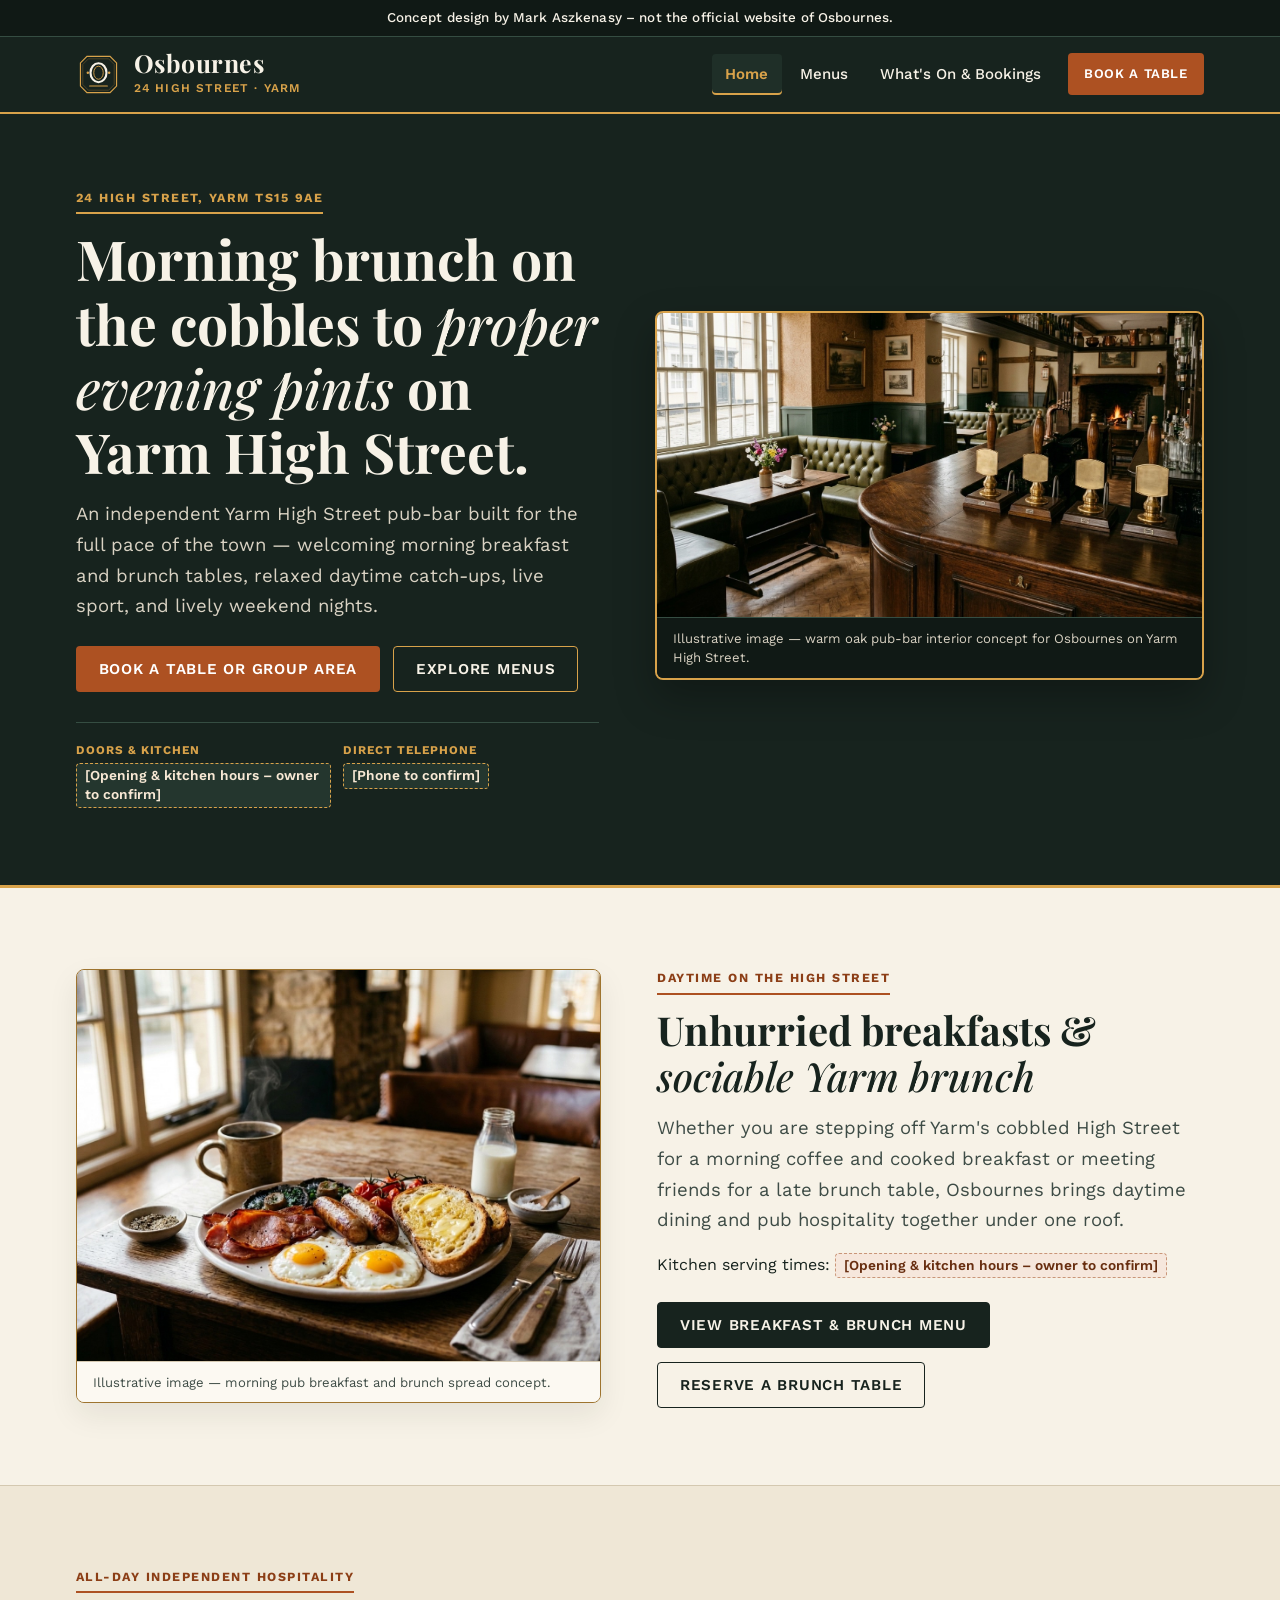
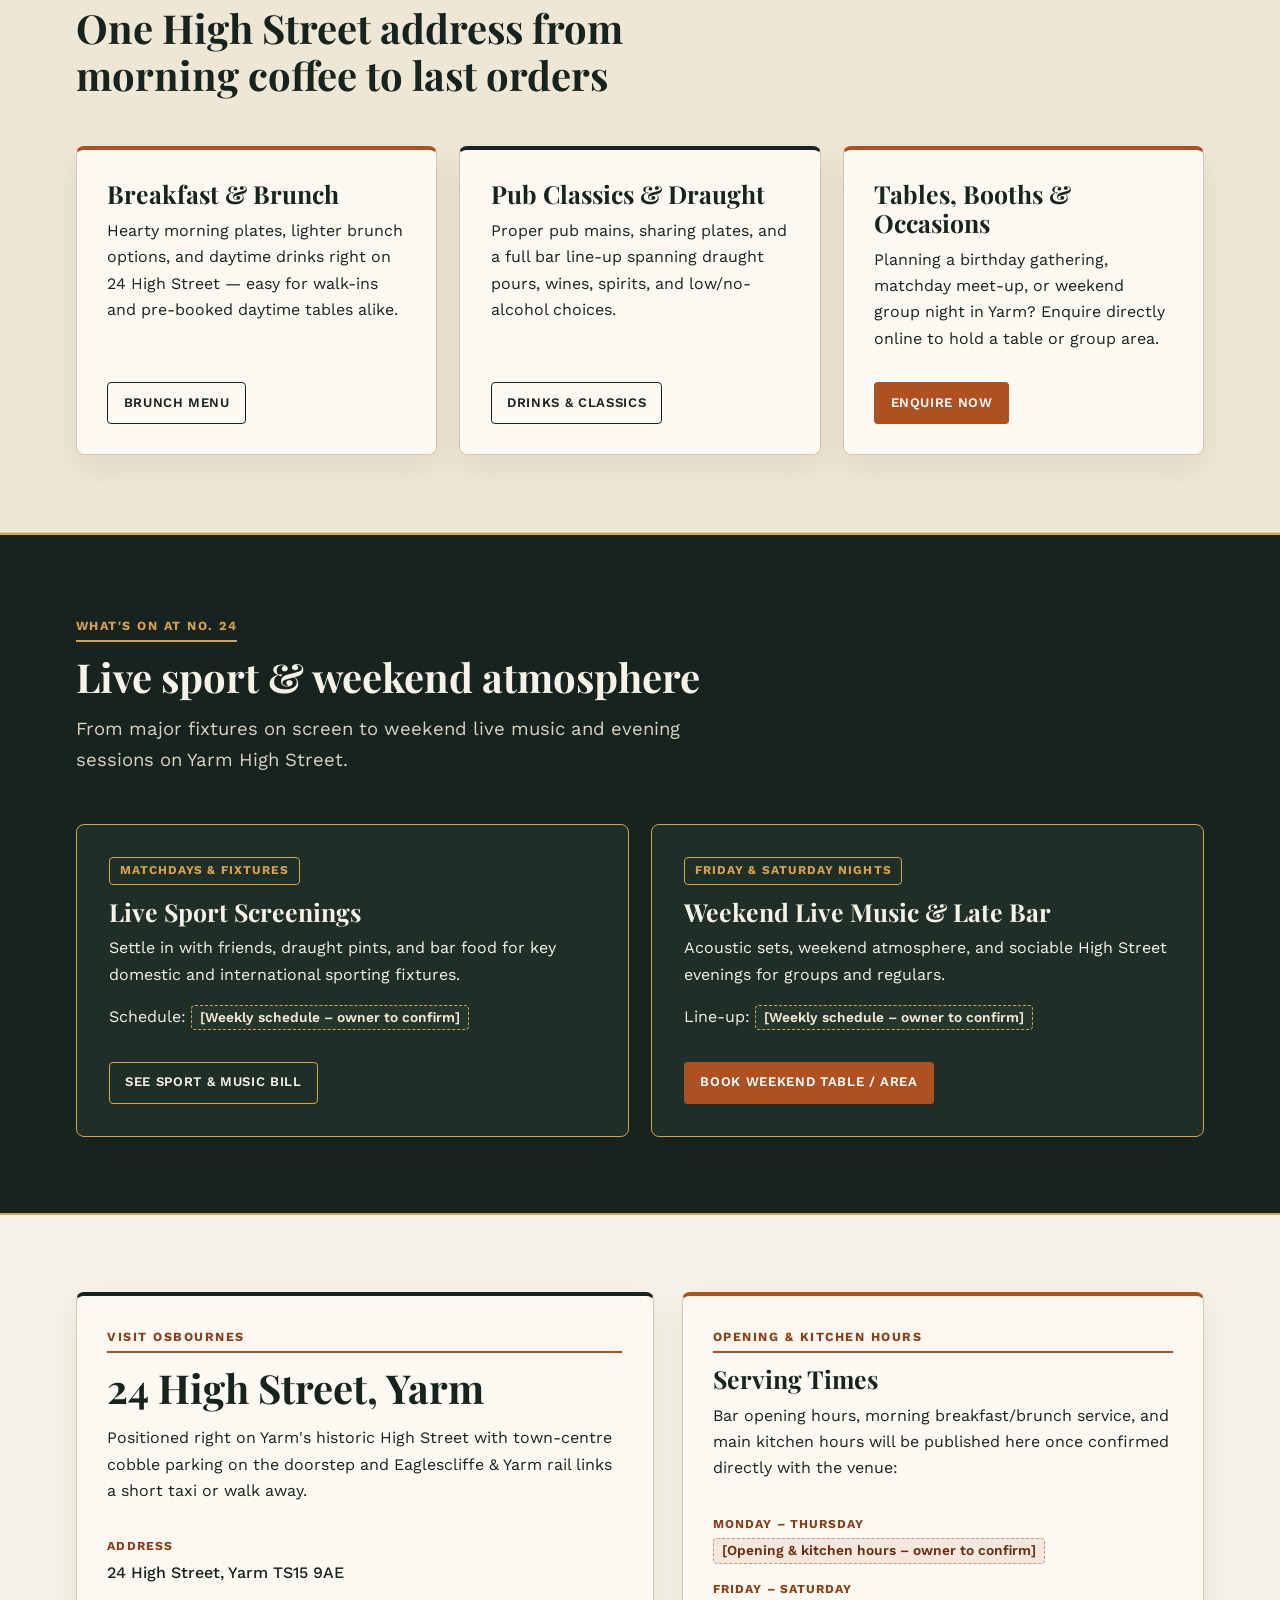
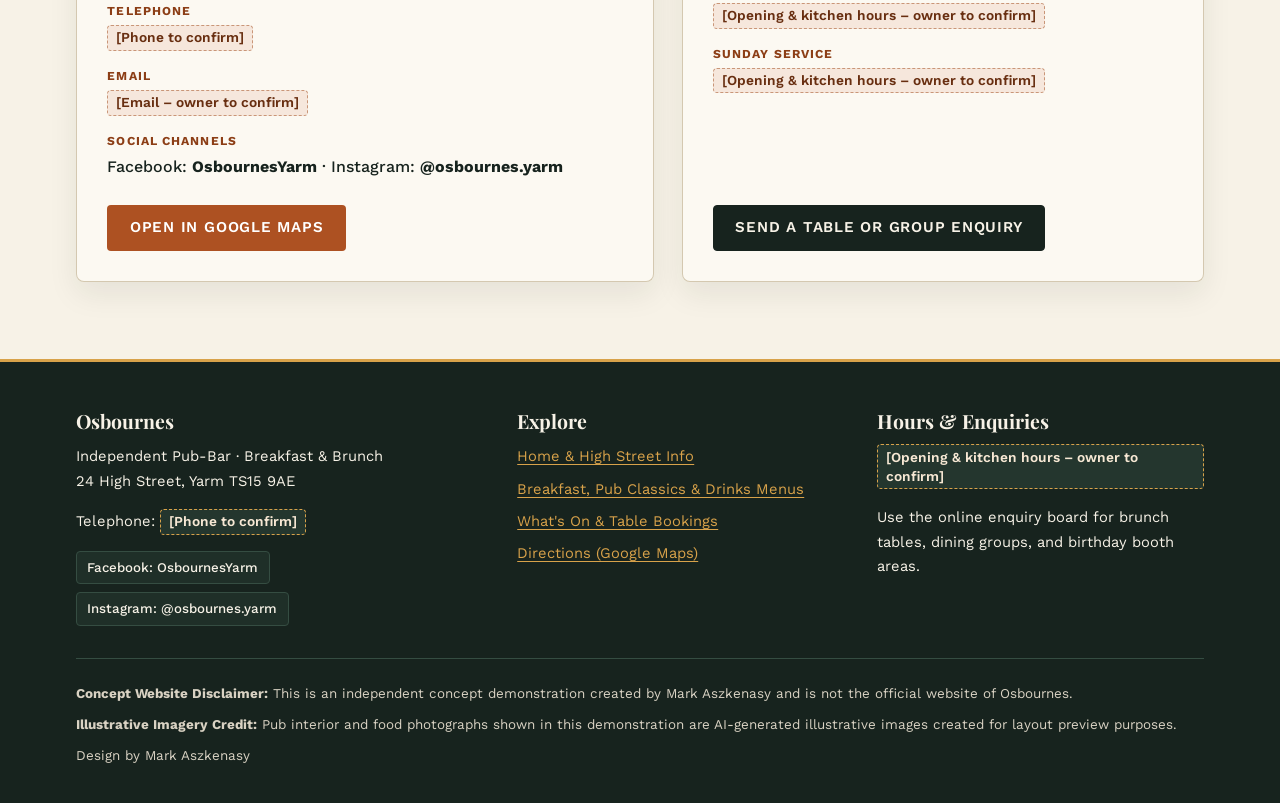
==== index.html @ 176b2409 "Initial draft concept website for osbournes-demo" ====
<!DOCTYPE html>
<html lang="en-GB">
<head>
  <meta charset="utf-8">
  <meta name="viewport" content="width=device-width, initial-scale=1.0">
  <meta name="robots" content="noindex, nofollow">
  <title>Osbournes | Independent High Street Pub, Breakfast &amp; Brunch Bar in Yarm</title>
  <meta name="description" content="Concept website for Osbournes at 24 High Street, Yarm TS15 9AE — independent pub-bar serving daytime breakfast and brunch through to evening drinks, live sport and weekend atmosphere.">
  <link rel="icon" href="favicon.svg" type="image/svg+xml">
  <link rel="stylesheet" href="css/styles.css">
</head>
<body>
  <a class="skip-link" href="#main-content">Skip to main content</a>

  <div class="concept-banner" role="region" aria-label="Concept website notice">
    <p>Concept design by Mark Aszkenasy – not the official website of Osbournes.</p>
  </div>

  <header class="site-header">
    <div class="container header-inner">
      <a class="brand-link" href="index.html">
        <img class="brand-crest" src="images/logo-mark.svg" alt="" width="45" height="45">
        <span class="brand-title-wrap">
          <span class="brand-name">Osbournes</span>
          <span class="brand-location">24 High Street · Yarm</span>
        </span>
      </a>

      <button class="nav-toggle" type="button" aria-expanded="false" aria-controls="primary-nav">
        <svg class="nav-toggle-icon" viewBox="0 0 24 24" fill="none" stroke="currentColor" stroke-width="2" aria-hidden="true">
          <path d="M4 7h16M4 12h16M4 17h16" stroke-linecap="round"/>
        </svg>
        <span class="nav-toggle-text">Menu</span>
      </button>

      <nav id="primary-nav" class="primary-nav" aria-label="Primary navigation">
        <ul class="nav-list">
          <li><a class="nav-link" href="index.html" aria-current="page">Home</a></li>
          <li><a class="nav-link" href="menus.html">Menus</a></li>
          <li><a class="nav-link" href="whats-on-bookings.html">What's On &amp; Bookings</a></li>
          <li class="nav-cta-li"><a class="btn btn-copper btn-sm" href="whats-on-bookings.html#booking-enquiry">Book a Table</a></li>
        </ul>
      </nav>
    </div>
  </header>

  <main id="main-content">
    <!-- High Street Daytime Brunch-to-Evening Pub Hero -->
    <section class="pub-hero dark-panel">
      <div class="container hero-split">
        <div>
          <span class="kicker">24 High Street, Yarm TS15 9AE</span>
          <h1>Morning brunch on the cobbles to <em>proper evening pints</em> on Yarm High Street.</h1>
          <p class="lead">
            An independent Yarm High Street pub-bar built for the full pace of the town — welcoming morning breakfast and brunch tables, relaxed daytime catch-ups, live sport, and lively weekend nights.
          </p>

          <div class="btn-row">
            <a class="btn btn-copper" href="whats-on-bookings.html#booking-enquiry">Book a Table or Group Area</a>
            <a class="btn btn-brass-outline" href="menus.html">Explore Menus</a>
          </div>

          <div class="hero-meta-strip">
            <div>
              <span class="hero-meta-label">Doors &amp; Kitchen</span>
              <span class="ph">[Opening &amp; kitchen hours – owner to confirm]</span>
            </div>
            <div>
              <span class="hero-meta-label">Direct Telephone</span>
              <span class="ph">[Phone to confirm]</span>
            </div>
          </div>
        </div>

        <figure class="pub-figure hero-photo">
          <img
            src="images/hero.jpg"
            alt="Warm oak-panelled pub interior with brass bar rails, leather seating and inviting High Street lighting"
            width="1440"
            height="803"
            fetchpriority="high"
          >
          <figcaption>Illustrative image — warm oak pub-bar interior concept for Osbournes on Yarm High Street.</figcaption>
        </figure>
      </div>
    </section>

    <!-- Hearty Morning Breakfast & Brunch Split Showcase -->
    <section class="section" aria-labelledby="brunch-showcase-heading">
      <div class="container split-showcase">
        <figure class="pub-figure light-frame feature-photo">
          <img
            src="images/feature.jpg"
            alt="Hearty cooked pub breakfast and morning brunch spread with eggs, toast and fresh coffee on an oak table"
            width="1200"
            height="896"
          >
          <figcaption>Illustrative image — morning pub breakfast and brunch spread concept.</figcaption>
        </figure>

        <div>
          <span class="kicker">Daytime on the High Street</span>
          <h2 id="brunch-showcase-heading">Unhurried breakfasts &amp; <em>sociable Yarm brunch</em></h2>
          <p class="lead">
            Whether you are stepping off Yarm's cobbled High Street for a morning coffee and cooked breakfast or meeting friends for a late brunch table, Osbournes brings daytime dining and pub hospitality together under one roof.
          </p>
          <p>
            Kitchen serving times: <span class="ph">[Opening &amp; kitchen hours – owner to confirm]</span>
          </p>
          <div class="btn-row">
            <a class="btn btn-racing" href="menus.html#panel-brunch">View Breakfast &amp; Brunch Menu</a>
            <a class="btn btn-ink-outline" href="whats-on-bookings.html#booking-enquiry">Reserve a Brunch Table</a>
          </div>
        </div>
      </div>
    </section>

    <!-- Three House Pillars -->
    <section class="section section-parchment" aria-labelledby="house-pillars-heading">
      <div class="container">
        <div class="section-intro">
          <span class="kicker">All-Day Independent Hospitality</span>
          <h2 id="house-pillars-heading">One High Street address from morning coffee to last orders</h2>
        </div>

        <div class="pillars-grid">
          <article class="pub-card pub-card-copper">
            <h3>Breakfast &amp; Brunch</h3>
            <p>
              Hearty morning plates, lighter brunch options, and daytime drinks right on 24 High Street — easy for walk-ins and pre-booked daytime tables alike.
            </p>
            <div class="pub-card-footer">
              <a class="btn btn-ink-outline btn-sm" href="menus.html#panel-brunch">Brunch Menu</a>
            </div>
          </article>

          <article class="pub-card">
            <h3>Pub Classics &amp; Draught</h3>
            <p>
              Proper pub mains, sharing plates, and a full bar line-up spanning draught pours, wines, spirits, and low/no-alcohol choices.
            </p>
            <div class="pub-card-footer">
              <a class="btn btn-ink-outline btn-sm" href="menus.html#panel-drinks">Drinks &amp; Classics</a>
            </div>
          </article>

          <article class="pub-card pub-card-copper">
            <h3>Tables, Booths &amp; Occasions</h3>
            <p>
              Planning a birthday gathering, matchday meet-up, or weekend group night in Yarm? Enquire directly online to hold a table or group area.
            </p>
            <div class="pub-card-footer">
              <a class="btn btn-copper btn-sm" href="whats-on-bookings.html#booking-enquiry">Enquire Now</a>
            </div>
          </article>
        </div>
      </div>
    </section>

    <!-- What's On Teaser -->
    <section class="section section-racing dark-panel" aria-labelledby="whats-on-teaser-heading">
      <div class="container">
        <div class="section-intro">
          <span class="kicker">What's On at No. 24</span>
          <h2 id="whats-on-teaser-heading">Live sport &amp; weekend atmosphere</h2>
          <p class="lead">
            From major fixtures on screen to weekend live music and evening sessions on Yarm High Street.
          </p>
        </div>

        <div class="bill-grid">
          <article class="brass-panel">
            <span class="brass-tag">Matchdays &amp; Fixtures</span>
            <h3>Live Sport Screenings</h3>
            <p>
              Settle in with friends, draught pints, and bar food for key domestic and international sporting fixtures.
            </p>
            <p style="margin-bottom:1.1rem;">
              Schedule: <span class="ph">[Weekly schedule – owner to confirm]</span>
            </p>
            <div class="pub-card-footer">
              <a class="btn btn-brass-outline btn-sm" href="whats-on-bookings.html">See Sport &amp; Music Bill</a>
            </div>
          </article>

          <article class="brass-panel">
            <span class="brass-tag">Friday &amp; Saturday Nights</span>
            <h3>Weekend Live Music &amp; Late Bar</h3>
            <p>
              Acoustic sets, weekend atmosphere, and sociable High Street evenings for groups and regulars.
            </p>
            <p style="margin-bottom:1.1rem;">
              Line-up: <span class="ph">[Weekly schedule – owner to confirm]</span>
            </p>
            <div class="pub-card-footer">
              <a class="btn btn-copper btn-sm" href="whats-on-bookings.html#booking-enquiry">Book Weekend Table / Area</a>
            </div>
          </article>
        </div>
      </div>
    </section>

    <!-- Find Us, Hours & Verified Contact -->
    <section id="find-us" class="section" aria-labelledby="find-us-heading">
      <div class="container">
        <div class="find-us-grid">
          <div class="pub-card">
            <span class="kicker">Visit Osbournes</span>
            <h2 id="find-us-heading">24 High Street, Yarm</h2>
            <p>
              Positioned right on Yarm's historic High Street with town-centre cobble parking on the doorstep and Eaglescliffe &amp; Yarm rail links a short taxi or walk away.
            </p>

            <dl class="info-ledger">
              <div>
                <dt>Address</dt>
                <dd>24 High Street, Yarm TS15 9AE</dd>
              </div>
              <div>
                <dt>Telephone</dt>
                <dd>
                  <span class="ph">[Phone to confirm]</span>
                </dd>
              </div>
              <div>
                <dt>Email</dt>
                <dd><span class="ph">[Email – owner to confirm]</span></dd>
              </div>
              <div>
                <dt>Social Channels</dt>
                <dd>Facebook: <strong>OsbournesYarm</strong> · Instagram: <strong>@osbournes.yarm</strong></dd>
              </div>
            </dl>

            <div>
              <a
                class="btn btn-copper"
                href="https://www.google.com/maps/search/?api=1&amp;query=Osbournes+24+High+Street+Yarm+TS15+9AE"
                target="_blank"
                rel="noopener noreferrer"
              >
                Open in Google Maps
              </a>
            </div>
          </div>

          <div class="pub-card pub-card-copper">
            <span class="kicker">Opening &amp; Kitchen Hours</span>
            <h3>Serving Times</h3>
            <p>
              Bar opening hours, morning breakfast/brunch service, and main kitchen hours will be published here once confirmed directly with the venue:
            </p>
            <dl class="info-ledger">
              <div>
                <dt>Monday – Thursday</dt>
                <dd><span class="ph">[Opening &amp; kitchen hours – owner to confirm]</span></dd>
              </div>
              <div>
                <dt>Friday – Saturday</dt>
                <dd><span class="ph">[Opening &amp; kitchen hours – owner to confirm]</span></dd>
              </div>
              <div>
                <dt>Sunday Service</dt>
                <dd><span class="ph">[Opening &amp; kitchen hours – owner to confirm]</span></dd>
              </div>
            </dl>
            <div class="pub-card-footer">
              <a class="btn btn-racing" href="whats-on-bookings.html#booking-enquiry">Send a Table or Group Enquiry</a>
            </div>
          </div>
        </div>
      </div>
    </section>
  </main>

  <footer class="site-footer dark-panel">
    <div class="container">
      <div class="footer-columns">
        <div>
          <h2 class="footer-title">Osbournes</h2>
          <p>
            Independent Pub-Bar · Breakfast &amp; Brunch<br>
            24 High Street, Yarm TS15 9AE
          </p>
          <p>
            Telephone: <span class="ph">[Phone to confirm]</span>
          </p>
          <div class="social-badges" aria-label="Social media handles">
            <span class="social-badge">Facebook: OsbournesYarm</span>
            <span class="social-badge">Instagram: @osbournes.yarm</span>
          </div>
        </div>

        <div>
          <h2 class="footer-title">Explore</h2>
          <ul class="footer-nav-list">
            <li><a href="index.html">Home &amp; High Street Info</a></li>
            <li><a href="menus.html">Breakfast, Pub Classics &amp; Drinks Menus</a></li>
            <li><a href="whats-on-bookings.html">What's On &amp; Table Bookings</a></li>
            <li>
              <a
                href="https://www.google.com/maps/search/?api=1&amp;query=Osbournes+24+High+Street+Yarm+TS15+9AE"
                target="_blank"
                rel="noopener noreferrer"
              >
                Directions (Google Maps)
              </a>
            </li>
          </ul>
        </div>

        <div>
          <h2 class="footer-title">Hours &amp; Enquiries</h2>
          <p><span class="ph">[Opening &amp; kitchen hours – owner to confirm]</span></p>
          <p style="margin-bottom:0;">
            Use the online enquiry board for brunch tables, dining groups, and birthday booth areas.
          </p>
        </div>
      </div>

      <div class="footer-disclaimers">
        <p><strong>Concept Website Disclaimer:</strong> This is an independent concept demonstration created by Mark Aszkenasy and is not the official website of Osbournes.</p>
        <p><strong>Illustrative Imagery Credit:</strong> Pub interior and food photographs shown in this demonstration are AI-generated illustrative images created for layout preview purposes.</p>
        <p>Design by Mark Aszkenasy</p>
      </div>
    </div>
  </footer>

  <!-- Solid Opaque Sticky Mobile Action Bar -->
  <nav class="mobile-action-bar" aria-label="Quick venue actions">
    <a class="mobile-bar-btn" href="menus.html">Menus</a>
    <a class="mobile-bar-btn" href="#find-us">Find Us</a>
    <a class="mobile-bar-btn bar-cta" href="whats-on-bookings.html#booking-enquiry">Book Table</a>
  </nav>

  <script src="js/main.js"></script>
</body>
</html>
---- css/styles.css ----
/* ==========================================================================
   Osbournes (24 High Street, Yarm) — Independent Pub & Brunch Bar Stylesheet
   Self-hosted Playfair Display & Work Sans · Mobile-first · WCAG AA Contrast
   ========================================================================== */

@font-face {
  font-family: 'Playfair Display';
  src: url('../fonts/playfair-latin.woff2') format('woff2');
  font-weight: 400 800;
  font-style: normal;
  font-display: swap;
}

@font-face {
  font-family: 'Playfair Display';
  src: url('../fonts/playfair-latin-italic.woff2') format('woff2');
  font-weight: 400 800;
  font-style: italic;
  font-display: swap;
}

@font-face {
  font-family: 'Work Sans';
  src: url('../fonts/work-sans-latin.woff2') format('woff2');
  font-weight: 300 700;
  font-style: normal;
  font-display: swap;
}

:root {
  --racing-green: #17231E;
  --racing-panel: #1F2F28;
  --racing-border: #354D42;
  --malt-cream: #F7F2E7;
  --parchment: #EFE7D6;
  --parchment-deep: #E2D7C1;
  --card-cream: #FCF9F2;
  --copper: #AD5122;
  --copper-hover: #8E4018;
  --copper-text: #8C3E16;
  --brass: #D8A24A;
  --brass-muted: #9E742F;
  --ink: #17231E;
  --ink-muted: #3E4C46;
  --rule-light: #D4C8B0;

  --ph-bg: #F6E7DC;
  --ph-border: #C99678;
  --ph-text: #682E10;

  --font-display: 'Playfair Display', Georgia, 'Times New Roman', serif;
  --font-sans: 'Work Sans', -apple-system, BlinkMacSystemFont, 'Segoe UI', sans-serif;

  --radius-sharp: 4px;
  --radius-card: 8px;
  --shadow-board: 0 12px 30px rgba(23, 35, 30, 0.08);
  --container-max: 1200px;
}

*,
*::before,
*::after {
  box-sizing: border-box;
}

html {
  scroll-behavior: smooth;
  -webkit-text-size-adjust: 100%;
  max-width: 100%;
}

@media (prefers-reduced-motion: reduce) {
  html {
    scroll-behavior: auto;
  }
  *,
  *::before,
  *::after {
    animation-duration: 0.01ms !important;
    transition-duration: 0.01ms !important;
  }
}

body {
  margin: 0;
  background-color: var(--malt-cream);
  color: var(--ink);
  font-family: var(--font-sans);
  font-size: 1rem;
  line-height: 1.65;
  font-weight: 400;
  max-width: 100%;
  overflow-x: clip;
  padding-bottom: 4.8rem;
}

@media (min-width: 900px) {
  body {
    padding-bottom: 0;
  }
}

img,
svg {
  display: block;
  max-width: 100%;
  height: auto;
}

a {
  color: var(--copper-text);
  text-underline-offset: 0.2em;
  transition: color 0.16s ease, background-color 0.16s ease, border-color 0.16s ease;
}

a:hover {
  color: var(--ink);
}

:focus-visible {
  outline: 3px solid var(--copper);
  outline-offset: 3px;
}

.dark-panel :focus-visible,
.site-header :focus-visible,
.concept-banner :focus-visible,
.mobile-action-bar :focus-visible {
  outline: 3px solid var(--brass);
  outline-offset: 3px;
}

/* Skip Link */
.skip-link {
  position: absolute;
  left: 0.75rem;
  top: -100px;
  z-index: 2000;
  background-color: var(--copper);
  color: #FFFFFF;
  padding: 0.65rem 1.1rem;
  border-radius: var(--radius-sharp);
  font-weight: 600;
  text-decoration: none;
}

.skip-link:focus {
  top: 0.75rem;
}

/* Persistent Slim Top Concept Banner */
.concept-banner {
  background-color: #101915;
  color: var(--malt-cream);
  font-size: 0.84rem;
  line-height: 1.45;
  padding: 0.52rem 1rem;
  text-align: center;
  border-bottom: 1px solid var(--racing-border);
  overflow-wrap: anywhere;
}

.concept-banner p {
  margin: 0 auto;
  max-width: var(--container-max);
  font-weight: 500;
  letter-spacing: 0.01em;
}

/* Containers & Sections */
.container {
  width: 100%;
  max-width: var(--container-max);
  margin: 0 auto;
  padding-left: clamp(1rem, 4vw, 2.25rem);
  padding-right: clamp(1rem, 4vw, 2.25rem);
}

.section {
  padding-top: clamp(3.25rem, 6vw, 5.25rem);
  padding-bottom: clamp(3.25rem, 6vw, 5.25rem);
}

.section-parchment {
  background-color: var(--parchment);
  border-top: 1px solid var(--rule-light);
  border-bottom: 1px solid var(--rule-light);
}

.section-racing {
  background-color: var(--racing-green);
  color: var(--malt-cream);
  border-top: 2px solid var(--brass);
  border-bottom: 2px solid var(--brass);
}

/* Typography */
h1,
h2,
h3,
h4 {
  font-family: var(--font-display);
  font-weight: 700;
  line-height: 1.16;
  margin-top: 0;
  color: var(--ink);
}

.dark-panel h1,
.dark-panel h2,
.dark-panel h3,
.dark-panel h4 {
  color: var(--malt-cream);
}

h1 {
  font-size: clamp(2.1rem, 4.5vw, 3.45rem);
  margin-bottom: 1.05rem;
}

h1 em,
h2 em {
  font-style: italic;
  font-weight: 500;
}

h2 {
  font-size: clamp(1.7rem, 3.2vw, 2.5rem);
  margin-bottom: 0.85rem;
}

h3 {
  font-size: clamp(1.25rem, 2.1vw, 1.55rem);
  margin-bottom: 0.55rem;
}

p {
  margin-top: 0;
  margin-bottom: 1rem;
}

.kicker {
  display: inline-block;
  font-family: var(--font-sans);
  font-size: 0.78rem;
  font-weight: 700;
  text-transform: uppercase;
  letter-spacing: 0.12em;
  color: var(--copper-text);
  margin-bottom: 0.75rem;
  padding-bottom: 0.25rem;
  border-bottom: 2px solid var(--copper);
}

.dark-panel .kicker {
  color: var(--brass);
  border-bottom-color: var(--brass);
}

.lead {
  font-size: clamp(1.04rem, 1.45vw, 1.18rem);
  color: var(--ink-muted);
  max-width: 62ch;
}

.dark-panel .lead {
  color: #D9D2C3;
}

/* Placeholder Tags (.ph) — Overflow & Contrast Safe */
.ph {
  display: inline-block;
  max-width: 100%;
  background-color: var(--ph-bg);
  color: var(--ph-text);
  border: 1px dashed var(--ph-border);
  border-radius: var(--radius-sharp);
  padding: 0.14rem 0.5rem;
  font-family: var(--font-sans);
  font-size: 0.86rem;
  font-weight: 600;
  line-height: 1.4;
  overflow-wrap: anywhere;
  word-break: break-word;
  vertical-align: baseline;
}

.dark-panel .ph {
  background-color: #24362E;
  color: #F7E8D4;
  border-color: var(--brass);
}

/* Pub Signboard Header & Mobile Nav */
.site-header {
  background-color: var(--racing-green);
  color: var(--malt-cream);
  border-bottom: 2px solid var(--brass);
  position: sticky;
  top: 0;
  z-index: 1000;
}

.header-inner {
  display: flex;
  align-items: center;
  justify-content: space-between;
  gap: 1rem;
  min-height: 4.65rem;
  padding-top: 0.5rem;
  padding-bottom: 0.5rem;
}

.brand-link {
  display: inline-flex;
  align-items: center;
  gap: 0.8rem;
  text-decoration: none;
  color: var(--malt-cream);
  min-width: 0;
}

.brand-link:hover {
  color: var(--brass);
}

.brand-crest {
  width: 2.8rem;
  height: 2.8rem;
  flex-shrink: 0;
}

.brand-title-wrap {
  display: flex;
  flex-direction: column;
  min-width: 0;
}

.brand-name {
  font-family: var(--font-display);
  font-size: clamp(1.25rem, 2.5vw, 1.55rem);
  font-weight: 700;
  line-height: 1.08;
  letter-spacing: 0.02em;
  color: var(--malt-cream);
}

.brand-location {
  font-size: 0.74rem;
  text-transform: uppercase;
  letter-spacing: 0.1em;
  color: var(--brass);
  font-weight: 600;
  margin-top: 0.15rem;
}

.nav-toggle {
  display: inline-flex;
  align-items: center;
  justify-content: center;
  gap: 0.45rem;
  min-height: 44px;
  min-width: 44px;
  padding: 0.5rem 0.85rem;
  background-color: var(--racing-panel);
  color: var(--malt-cream);
  border: 1.5px solid var(--brass);
  border-radius: var(--radius-sharp);
  font-family: var(--font-sans);
  font-size: 0.88rem;
  font-weight: 600;
  cursor: pointer;
}

.nav-toggle:hover {
  background-color: #293D34;
}

.nav-toggle-icon {
  width: 1.15rem;
  height: 1.15rem;
}

.primary-nav {
  display: none;
  position: absolute;
  top: 100%;
  left: 0;
  right: 0;
  background-color: var(--racing-green);
  border-bottom: 2px solid var(--brass);
  box-shadow: 0 20px 38px rgba(0, 0, 0, 0.35);
  padding: 1rem clamp(1rem, 4vw, 2.25rem) 1.4rem;
}

.primary-nav.is-open {
  display: block;
}

.nav-list {
  list-style: none;
  margin: 0;
  padding: 0;
  display: flex;
  flex-direction: column;
  gap: 0.35rem;
}

.nav-link {
  display: block;
  padding: 0.7rem 0.9rem;
  border-radius: var(--radius-sharp);
  text-decoration: none;
  color: var(--malt-cream);
  font-weight: 500;
  font-size: 0.98rem;
}

.nav-link:hover,
.nav-link[aria-current="page"] {
  background-color: var(--racing-panel);
  color: var(--brass);
}

.nav-link[aria-current="page"] {
  font-weight: 600;
  border-left: 3px solid var(--brass);
}

.nav-cta-li {
  margin-top: 0.5rem;
}

@media (min-width: 900px) {
  .nav-toggle {
    display: none;
  }

  .primary-nav {
    display: block;
    position: static;
    background: transparent;
    border-bottom: none;
    box-shadow: none;
    padding: 0;
  }

  .nav-list {
    flex-direction: row;
    align-items: center;
    gap: 0.3rem;
  }

  .nav-link {
    padding: 0.5rem 0.85rem;
    font-size: 0.94rem;
  }

  .nav-link[aria-current="page"] {
    border-left: none;
    box-shadow: inset 0 -2px 0 var(--brass);
  }

  .nav-cta-li {
    margin-top: 0;
    margin-left: 0.5rem;
  }
}

/* Buttons */
.btn {
  display: inline-flex;
  align-items: center;
  justify-content: center;
  gap: 0.5rem;
  min-height: 46px;
  padding: 0.72rem 1.35rem;
  border-radius: var(--radius-sharp);
  font-family: var(--font-sans);
  font-size: 0.94rem;
  font-weight: 600;
  text-transform: uppercase;
  letter-spacing: 0.05em;
  line-height: 1.25;
  text-decoration: none;
  border: 1.5px solid transparent;
  cursor: pointer;
  text-align: center;
  max-width: 100%;
  overflow-wrap: anywhere;
}

.btn-copper {
  background-color: var(--copper);
  color: #FFFFFF;
}

.btn-copper:hover {
  background-color: var(--copper-hover);
  color: #FFFFFF;
}

.btn-brass-outline {
  background-color: transparent;
  color: var(--malt-cream);
  border-color: var(--brass);
}

.btn-brass-outline:hover {
  background-color: var(--racing-panel);
  color: var(--brass);
}

.btn-racing {
  background-color: var(--racing-green);
  color: var(--malt-cream);
  border-color: var(--racing-green);
}

.btn-racing:hover {
  background-color: var(--racing-panel);
  color: var(--brass);
}

.btn-ink-outline {
  background-color: transparent;
  color: var(--ink);
  border-color: var(--ink);
}

.btn-ink-outline:hover {
  background-color: var(--ink);
  color: var(--malt-cream);
}

.btn-sm {
  min-height: 42px;
  padding: 0.5rem 0.95rem;
  font-size: 0.82rem;
}

.btn-row {
  display: flex;
  flex-wrap: wrap;
  gap: 0.85rem;
  margin-top: 1.5rem;
}

/* Hero Banner (Dark Racing-Slate Pub Signboard Surround) */
.pub-hero {
  background-color: var(--racing-green);
  color: var(--malt-cream);
  padding-top: clamp(2.5rem, 5.5vw, 4.5rem);
  padding-bottom: clamp(3rem, 6vw, 5rem);
  border-bottom: 3px solid var(--brass);
}

.hero-split {
  display: grid;
  grid-template-columns: 1fr;
  gap: clamp(2rem, 4.5vw, 3.5rem);
  align-items: center;
}

@media (min-width: 960px) {
  .hero-split {
    grid-template-columns: minmax(0, 1fr) minmax(0, 1.05fr);
  }
}

.hero-meta-strip {
  margin-top: 1.85rem;
  padding-top: 1.15rem;
  border-top: 1px solid var(--racing-border);
  display: grid;
  grid-template-columns: 1fr;
  gap: 0.75rem;
  font-size: 0.9rem;
  color: #D9D2C3;
}

@media (min-width: 560px) {
  .hero-meta-strip {
    grid-template-columns: repeat(2, minmax(0, 1fr));
  }
}

.hero-meta-label {
  display: block;
  font-size: 0.74rem;
  text-transform: uppercase;
  letter-spacing: 0.08em;
  color: var(--brass);
  font-weight: 700;
  margin-bottom: 0.15rem;
}

/* Pub Figures & Images */
.pub-figure {
  margin: 0;
  background-color: var(--racing-panel);
  border: 2px solid var(--brass);
  border-radius: var(--radius-card);
  overflow: hidden;
  box-shadow: 0 18px 40px rgba(0, 0, 0, 0.28);
  min-width: 0;
}

.pub-figure.light-frame {
  background-color: var(--parchment);
  border: 1.5px solid var(--brass-muted);
  box-shadow: var(--shadow-board);
}

.pub-figure img {
  width: 100%;
  height: auto;
  object-fit: cover;
  background-color: #2A3832;
}

.pub-figure.hero-photo img {
  aspect-ratio: 1440 / 803;
}

.pub-figure.feature-photo img {
  aspect-ratio: 1200 / 896;
}

.pub-figure figcaption {
  padding: 0.68rem 1rem;
  background-color: #101915;
  color: #D9D2C3;
  border-top: 1px solid var(--racing-border);
  font-size: 0.82rem;
  line-height: 1.45;
}

.pub-figure.light-frame figcaption {
  background-color: var(--card-cream);
  color: var(--ink-muted);
  border-top: 1px solid var(--rule-light);
}

/* Split Showcase & Cards */
.split-showcase {
  display: grid;
  grid-template-columns: 1fr;
  gap: clamp(2rem, 4.5vw, 3.5rem);
  align-items: center;
}

@media (min-width: 940px) {
  .split-showcase {
    grid-template-columns: minmax(0, 0.98fr) minmax(0, 1.02fr);
  }
}

.section-intro {
  max-width: 64ch;
  margin-bottom: clamp(2rem, 4vw, 3rem);
}

.pillars-grid {
  display: grid;
  grid-template-columns: 1fr;
  gap: 1.4rem;
}

@media (min-width: 760px) {
  .pillars-grid {
    grid-template-columns: repeat(3, minmax(0, 1fr));
  }
}

.pub-card {
  background-color: var(--card-cream);
  border: 1px solid var(--rule-light);
  border-top: 4px solid var(--racing-green);
  border-radius: var(--radius-card);
  padding: clamp(1.35rem, 3vw, 1.9rem);
  box-shadow: var(--shadow-board);
  display: flex;
  flex-direction: column;
  min-width: 0;
}

.pub-card-copper {
  border-top-color: var(--copper);
}

.pub-card-footer {
  margin-top: auto;
  padding-top: 0.85rem;
}

/* Brass-Trimmed Dark Noticeboard Cards */
.bill-grid {
  display: grid;
  grid-template-columns: 1fr;
  gap: 1.4rem;
}

@media (min-width: 820px) {
  .bill-grid {
    grid-template-columns: repeat(2, minmax(0, 1fr));
  }
}

@media (min-width: 1060px) {
  .bill-grid-3 {
    grid-template-columns: repeat(3, minmax(0, 1fr));
  }
}

.brass-panel {
  background-color: var(--racing-panel);
  border: 1.5px solid var(--brass);
  border-radius: var(--radius-card);
  padding: clamp(1.4rem, 3vw, 2rem);
  display: flex;
  flex-direction: column;
  min-width: 0;
}

.brass-tag {
  display: inline-block;
  align-self: flex-start;
  font-size: 0.75rem;
  font-weight: 700;
  text-transform: uppercase;
  letter-spacing: 0.09em;
  color: var(--brass);
  border: 1px solid var(--brass);
  padding: 0.2rem 0.6rem;
  border-radius: var(--radius-sharp);
  margin-bottom: 0.8rem;
}

/* Find Us / Contact Grid */
.find-us-grid {
  display: grid;
  grid-template-columns: 1fr;
  gap: 1.75rem;
  align-items: stretch;
}

@media (min-width: 880px) {
  .find-us-grid {
    grid-template-columns: minmax(0, 1.05fr) minmax(0, 0.95fr);
  }
}

.info-ledger {
  margin: 1rem 0 1.5rem;
  display: grid;
  gap: 0.95rem;
}

.info-ledger dt {
  font-size: 0.76rem;
  font-weight: 700;
  text-transform: uppercase;
  letter-spacing: 0.09em;
  color: var(--copper-text);
}

.info-ledger dd {
  margin: 0.2rem 0 0;
  font-size: 1rem;
  font-weight: 500;
  color: var(--ink);
  overflow-wrap: anywhere;
}

/* Accessible Tabbed Menu Board (menus.html) */
.page-banner {
  background-color: var(--racing-green);
  color: var(--malt-cream);
  padding-top: clamp(2.25rem, 4.5vw, 3.6rem);
  padding-bottom: clamp(2.1rem, 4vw, 3.2rem);
  border-bottom: 2px solid var(--brass);
}

.menu-tablist {
  display: grid;
  grid-template-columns: 1fr;
  gap: 0.55rem;
  margin-bottom: 2rem;
}

@media (min-width: 680px) {
  .menu-tablist {
    grid-template-columns: repeat(3, minmax(0, 1fr));
  }
}

.menu-tab {
  min-height: 50px;
  padding: 0.75rem 1rem;
  background-color: var(--card-cream);
  color: var(--ink);
  border: 1.5px solid var(--rule-light);
  border-radius: var(--radius-sharp);
  font-family: var(--font-display);
  font-size: 1.08rem;
  font-weight: 700;
  cursor: pointer;
  text-align: center;
  transition: all 0.16s ease;
}

.menu-tab:hover {
  border-color: var(--racing-green);
}

.menu-tab[aria-selected="true"] {
  background-color: var(--racing-green);
  color: var(--malt-cream);
  border-color: var(--racing-green);
  box-shadow: inset 0 -4px 0 var(--brass);
}

.menu-board-panel {
  background-color: var(--card-cream);
  border: 1.5px solid var(--rule-light);
  border-top: 4px solid var(--racing-green);
  border-radius: var(--radius-card);
  padding: clamp(1.35rem, 3.5vw, 2.5rem);
  box-shadow: var(--shadow-board);
}

.menu-board-panel[hidden] {
  display: none;
}

.menu-section-group {
  margin-top: 2rem;
}

.menu-section-group:first-of-type {
  margin-top: 1.25rem;
}

.menu-category-title {
  font-size: 1.35rem;
  padding-bottom: 0.45rem;
  margin-bottom: 0.9rem;
  border-bottom: 2px solid var(--parchment-deep);
  color: var(--ink);
}

.menu-rows {
  list-style: none;
  margin: 0;
  padding: 0;
  display: flex;
  flex-direction: column;
}

.menu-row {
  display: flex;
  flex-direction: column;
  gap: 0.45rem;
  padding: 0.95rem 0;
  border-bottom: 1px dashed var(--rule-light);
}

.menu-row:last-child {
  border-bottom: none;
}

@media (min-width: 640px) {
  .menu-row {
    flex-direction: row;
    align-items: flex-start;
    justify-content: space-between;
    gap: 1.25rem;
  }
}

.menu-item-main {
  min-width: 0;
  flex: 1;
}

.menu-item-title {
  display: flex;
  flex-wrap: wrap;
  align-items: center;
  gap: 0.45rem;
  font-weight: 600;
  margin-bottom: 0.28rem;
}

.menu-item-desc {
  font-size: 0.9rem;
  color: var(--ink-muted);
}

.menu-item-price {
  flex-shrink: 0;
}

/* Booking Enquiry Form (whats-on-bookings.html) */
.enquiry-grid {
  display: grid;
  grid-template-columns: 1fr;
  gap: 2rem;
  align-items: start;
}

@media (min-width: 940px) {
  .enquiry-grid {
    grid-template-columns: minmax(0, 0.86fr) minmax(0, 1.14fr);
  }
}

.form-board {
  background-color: var(--card-cream);
  border: 1.5px solid var(--rule-light);
  border-top: 4px solid var(--copper);
  border-radius: var(--radius-card);
  padding: clamp(1.4rem, 3.2vw, 2.25rem);
  box-shadow: var(--shadow-board);
  min-width: 0;
}

.form-stack {
  display: grid;
  grid-template-columns: 1fr;
  gap: 1.15rem;
}

@media (min-width: 640px) {
  .form-two-col {
    grid-template-columns: repeat(2, minmax(0, 1fr));
  }
}

.field-group {
  display: flex;
  flex-direction: column;
  min-width: 0;
}

.field-group label {
  font-weight: 600;
  font-size: 0.92rem;
  color: var(--ink);
  margin-bottom: 0.38rem;
}

.req-star {
  color: var(--copper-text);
  margin-left: 0.15rem;
}

.field-note {
  font-size: 0.82rem;
  color: var(--ink-muted);
  margin-top: 0.28rem;
}

.field-group input[type="text"],
.field-group input[type="tel"],
.field-group input[type="email"],
.field-group input[type="date"],
.field-group select,
.field-group textarea {
  width: 100%;
  max-width: 100%;
  min-height: 46px;
  padding: 0.65rem 0.85rem;
  border-radius: var(--radius-sharp);
  border: 1.5px solid #ACA08B;
  background-color: #FFFFFF;
  color: var(--ink);
  font-family: var(--font-sans);
  font-size: 0.98rem;
  line-height: 1.4;
}

.field-group textarea {
  min-height: 6.25rem;
  resize: vertical;
}

.field-group input:focus,
.field-group select:focus,
.field-group textarea:focus {
  border-color: var(--racing-green);
  outline: 3px solid var(--copper);
  outline-offset: 1px;
}

.field-group [aria-invalid="true"] {
  border-color: #9E2A2B;
  background-color: #FFF8F7;
}

.field-error {
  color: #8F1D1E;
  font-size: 0.84rem;
  font-weight: 600;
  margin-top: 0.3rem;
}

.field-error[hidden] {
  display: none;
}

.form-confirmation {
  margin-top: 1.2rem;
  padding: 1.1rem 1.25rem;
  border-radius: var(--radius-sharp);
  background-color: var(--racing-green);
  border: 2px solid var(--brass);
  color: var(--malt-cream);
  font-weight: 600;
  font-size: 0.98rem;
}

.form-confirmation[hidden] {
  display: none;
}

/* Footer */
.site-footer {
  background-color: var(--racing-green);
  color: var(--malt-cream);
  border-top: 3px solid var(--brass);
  padding: 3rem 0 2.25rem;
  font-size: 0.92rem;
}

.site-footer a {
  color: var(--brass);
}

.site-footer a:hover {
  color: #FFFFFF;
}

.footer-columns {
  display: grid;
  grid-template-columns: 1fr;
  gap: 2rem;
  padding-bottom: 2rem;
  border-bottom: 1px solid var(--racing-border);
}

@media (min-width: 820px) {
  .footer-columns {
    grid-template-columns: 1.25fr 1fr 1fr;
  }
}

.footer-title {
  font-family: var(--font-display);
  font-size: 1.22rem;
  color: var(--brass);
  margin-bottom: 0.75rem;
}

.footer-nav-list {
  list-style: none;
  margin: 0;
  padding: 0;
  display: flex;
  flex-direction: column;
  gap: 0.5rem;
}

.social-badges {
  display: flex;
  flex-wrap: wrap;
  gap: 0.5rem;
  margin-top: 0.75rem;
}

.social-badge {
  display: inline-block;
  background-color: var(--racing-panel);
  border: 1px solid var(--racing-border);
  color: var(--malt-cream);
  padding: 0.3rem 0.65rem;
  border-radius: var(--radius-sharp);
  font-size: 0.83rem;
  font-weight: 500;
}

.footer-disclaimers {
  padding-top: 1.5rem;
  display: flex;
  flex-direction: column;
  gap: 0.55rem;
  font-size: 0.84rem;
  color: #D9D2C3;
}

.footer-disclaimers p {
  margin: 0;
}

/* Solid Opaque Sticky Mobile Action Bar */
.mobile-action-bar {
  position: fixed;
  bottom: 0;
  left: 0;
  right: 0;
  z-index: 1100;
  background-color: #17231E; /* 100% Solid Opaque Deep Racing-Slate Green */
  border-top: 2px solid #D8A24A;
  display: grid;
  grid-template-columns: repeat(3, minmax(0, 1fr));
  padding: 0.45rem 0.5rem;
  gap: 0.4rem;
}

.mobile-bar-btn {
  display: flex;
  align-items: center;
  justify-content: center;
  min-height: 44px;
  padding: 0.35rem 0.4rem;
  border-radius: var(--radius-sharp);
  text-decoration: none;
  font-size: 0.81rem;
  font-weight: 600;
  text-transform: uppercase;
  letter-spacing: 0.04em;
  text-align: center;
  line-height: 1.2;
  background-color: #24362E;
  color: var(--malt-cream);
}

.mobile-bar-btn:hover {
  background-color: #2E453B;
  color: var(--brass);
}

.mobile-bar-btn.bar-cta {
  background-color: #AD5122;
  color: #FFFFFF;
}

.mobile-bar-btn.bar-cta:hover {
  background-color: #8E4018;
  color: #FFFFFF;
}

@media (min-width: 900px) {
  .mobile-action-bar {
    display: none;
  }
}
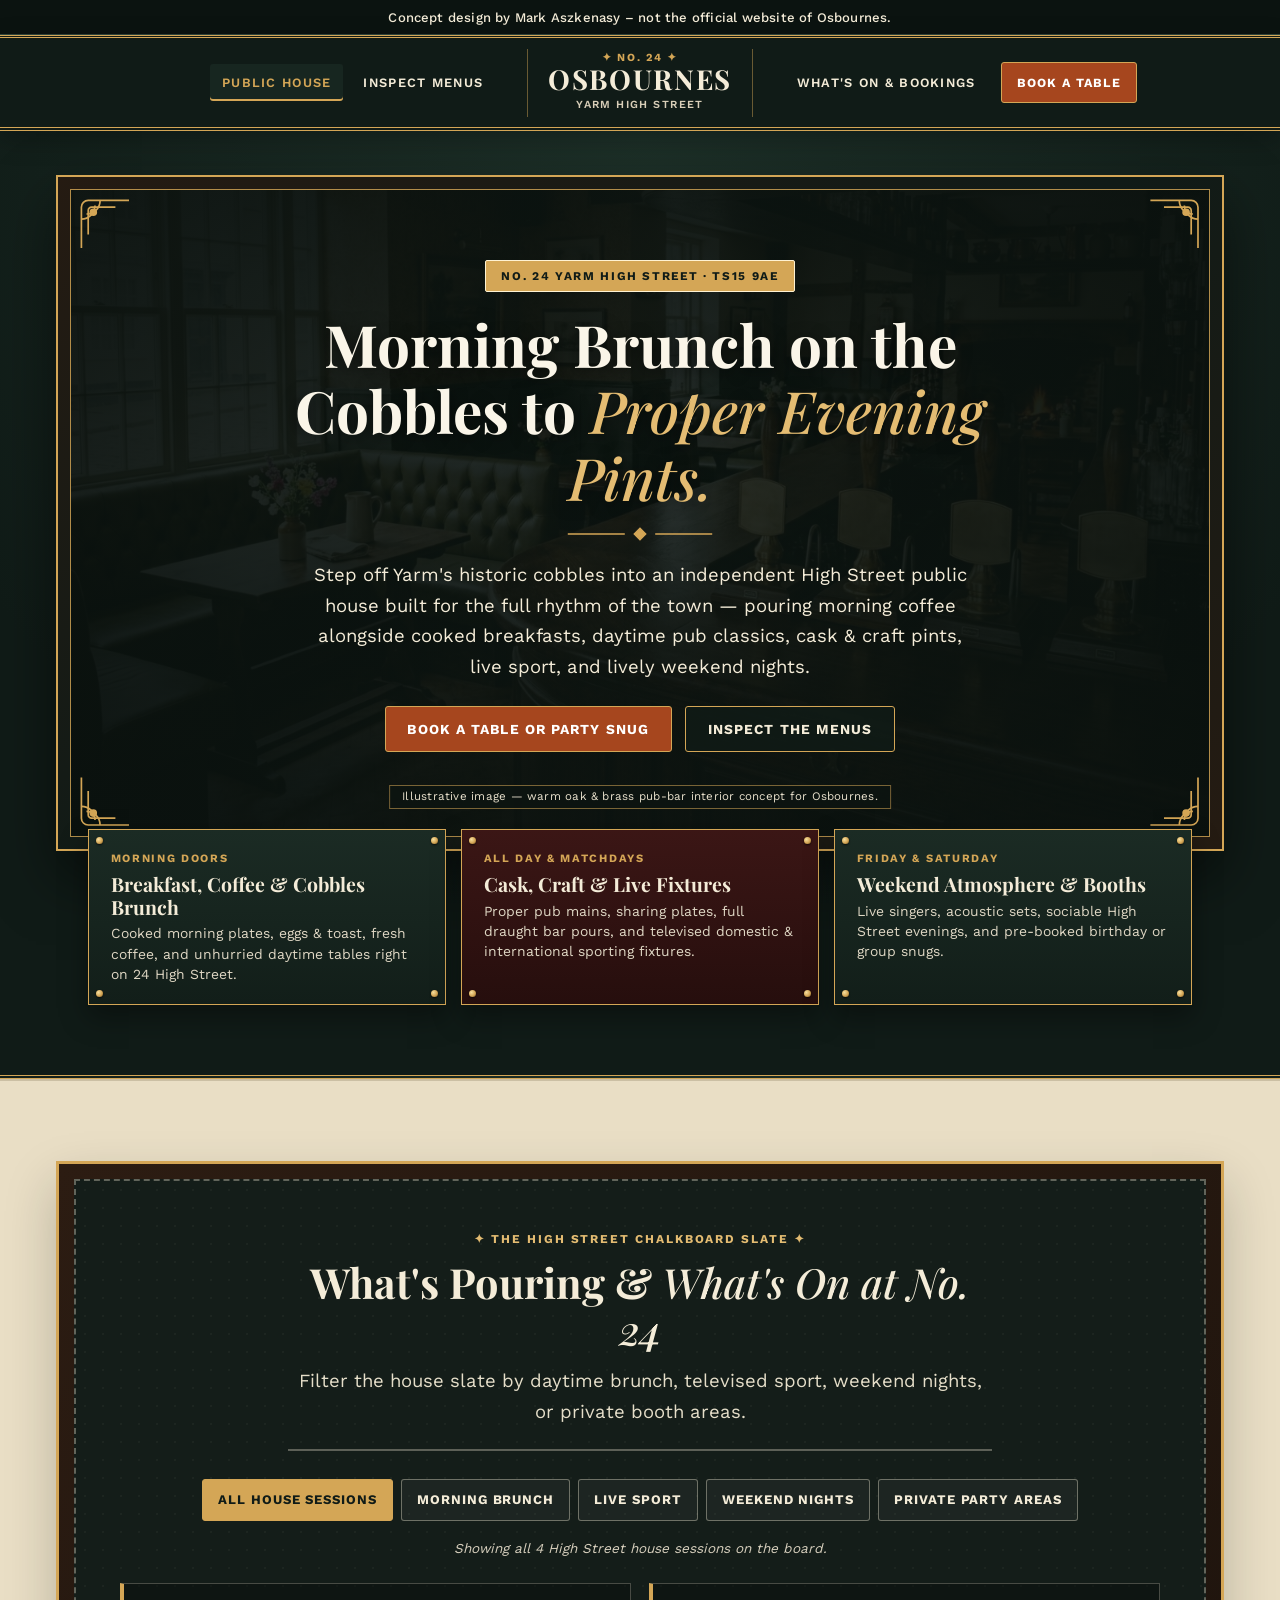
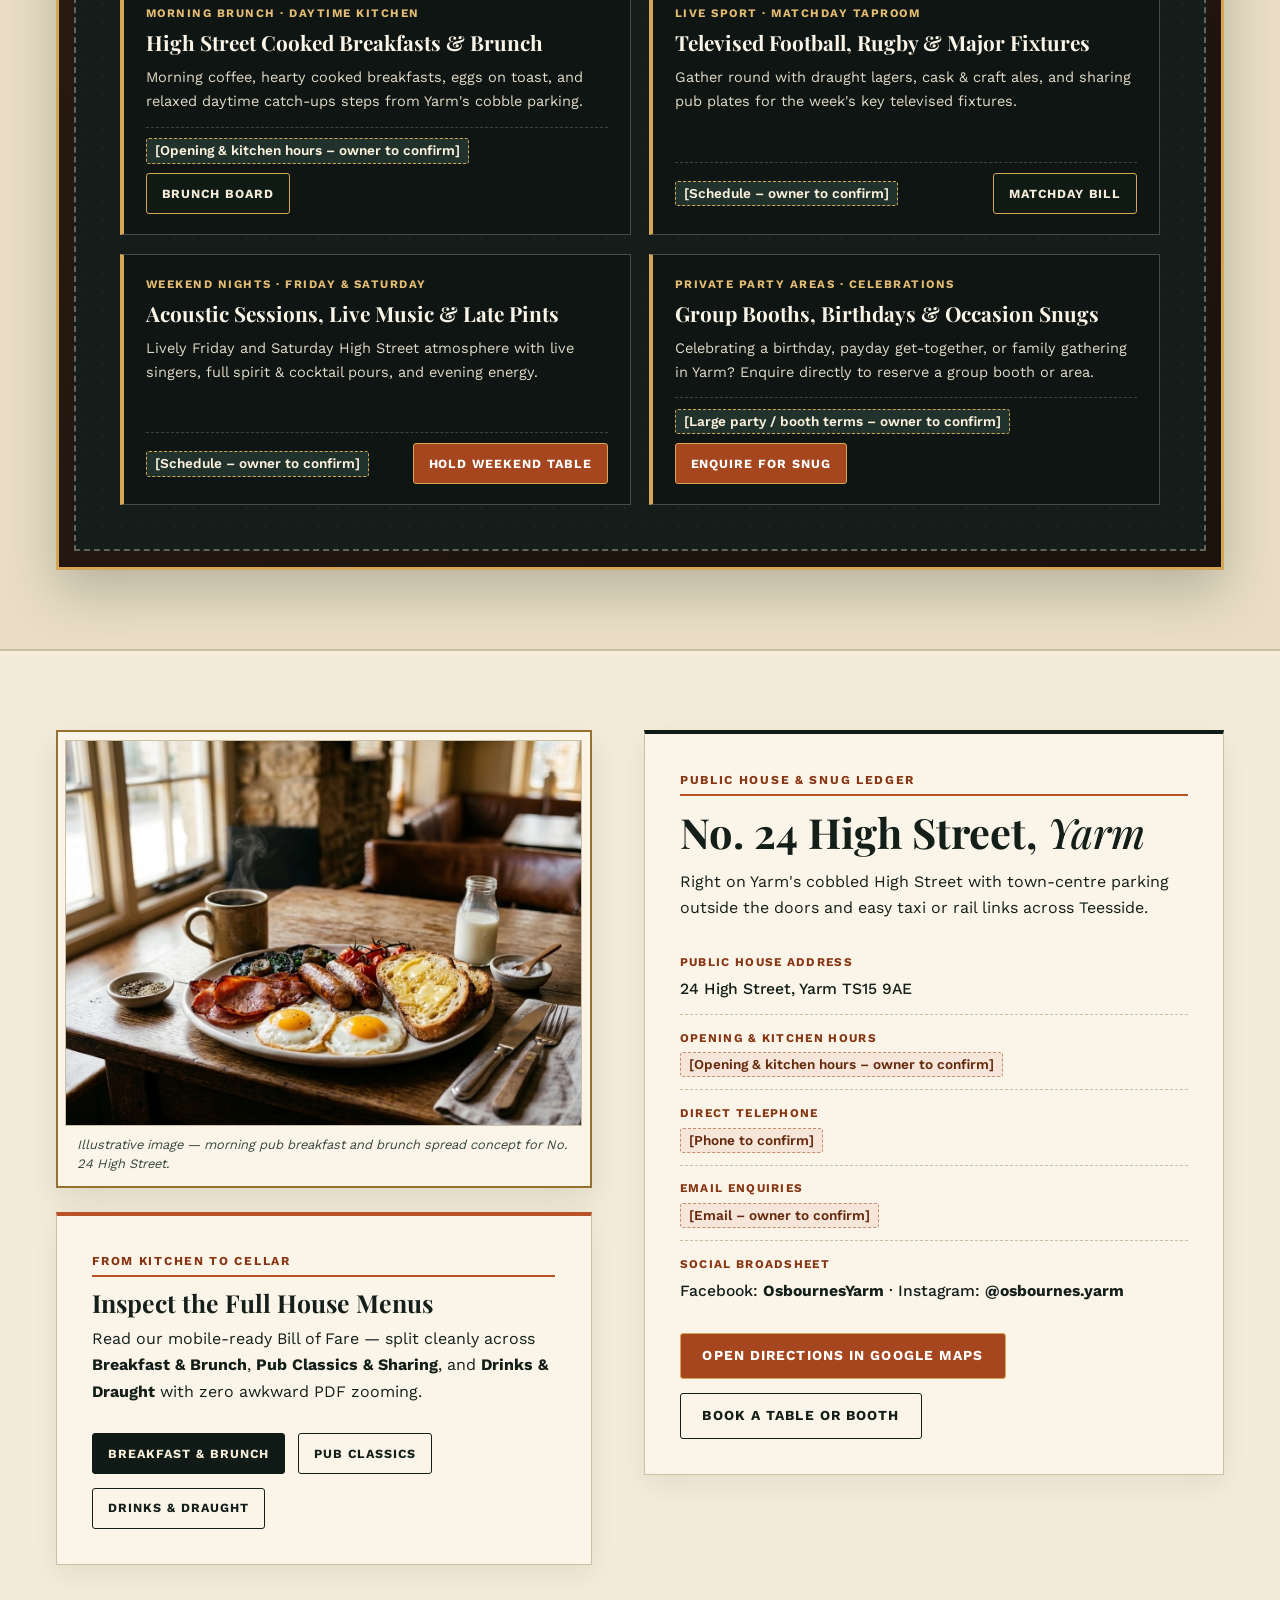
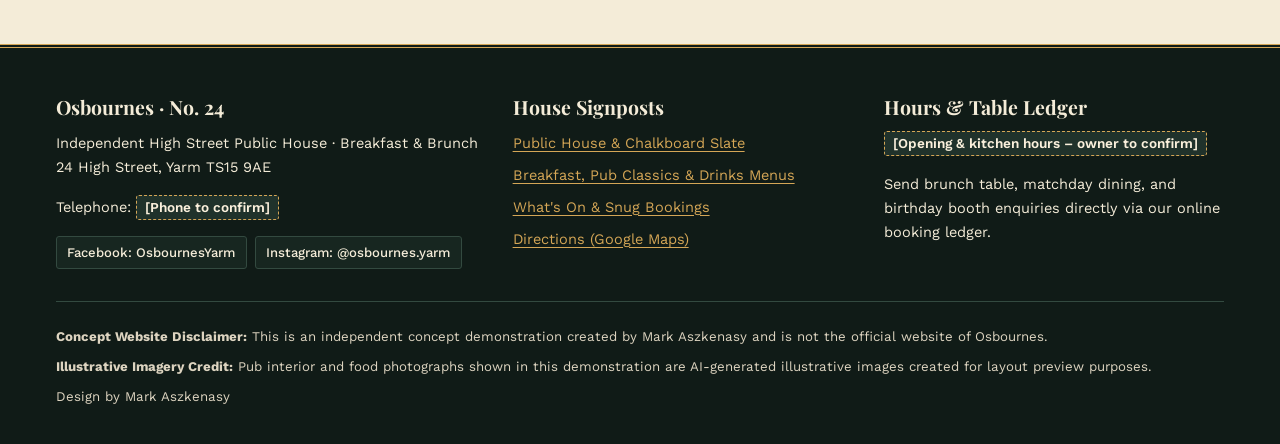
==== commit a619792a: "Bespoke architectural redesign for osbournes-demo" ====
--- a/index.html
+++ b/index.html
@@ -4,8 +4,8 @@
   <meta charset="utf-8">
   <meta name="viewport" content="width=device-width, initial-scale=1.0">
   <meta name="robots" content="noindex, nofollow">
-  <title>Osbournes | Independent High Street Pub, Breakfast &amp; Brunch Bar in Yarm</title>
-  <meta name="description" content="Concept website for Osbournes at 24 High Street, Yarm TS15 9AE — independent pub-bar serving daytime breakfast and brunch through to evening drinks, live sport and weekend atmosphere.">
+  <title>Osbournes | No. 24 Yarm High Street Public House, Brunch &amp; Bar</title>
+  <meta name="description" content="Concept website for Osbournes at 24 High Street, Yarm TS15 9AE — independent High Street public house serving morning breakfast and brunch through to evening pints, live sport and weekend nights.">
   <link rel="icon" href="favicon.svg" type="image/svg+xml">
   <link rel="stylesheet" href="css/styles.css">
 </head>
@@ -16,13 +16,15 @@
     <p>Concept design by Mark Aszkenasy – not the official website of Osbournes.</p>
   </div>
 
+  <!-- Symmetrical Gilded Pub Signboard Fascia -->
   <header class="site-header">
-    <div class="container header-inner">
-      <a class="brand-link" href="index.html">
-        <img class="brand-crest" src="images/logo-mark.svg" alt="" width="45" height="45">
-        <span class="brand-title-wrap">
-          <span class="brand-name">Osbournes</span>
-          <span class="brand-location">24 High Street · Yarm</span>
+    <div class="fascia-inner">
+      <a class="fascia-crest" href="index.html">
+        <img class="fascia-crest-emblem" src="images/logo-mark.svg" alt="" width="44" height="44">
+        <span class="fascia-crest-text">
+          <span class="crest-no">✦ No. 24 ✦</span>
+          <span class="crest-name">Osbournes</span>
+          <span class="crest-street">Yarm High Street</span>
         </span>
       </a>
 
@@ -34,9 +36,11 @@
       </button>
 
       <nav id="primary-nav" class="primary-nav" aria-label="Primary navigation">
-        <ul class="nav-list">
-          <li><a class="nav-link" href="index.html" aria-current="page">Home</a></li>
-          <li><a class="nav-link" href="menus.html">Menus</a></li>
+        <ul class="nav-wing nav-wing-left">
+          <li><a class="nav-link" href="index.html" aria-current="page">Public House</a></li>
+          <li><a class="nav-link" href="menus.html">Inspect Menus</a></li>
+        </ul>
+        <ul class="nav-wing nav-wing-right">
           <li><a class="nav-link" href="whats-on-bookings.html">What's On &amp; Bookings</a></li>
           <li class="nav-cta-li"><a class="btn btn-copper btn-sm" href="whats-on-bookings.html#booking-enquiry">Book a Table</a></li>
         </ul>
@@ -45,227 +49,265 @@
   </header>
 
   <main id="main-content">
-    <!-- High Street Daytime Brunch-to-Evening Pub Hero -->
-    <section class="pub-hero dark-panel">
-      <div class="container hero-split">
-        <div>
-          <span class="kicker">24 High Street, Yarm TS15 9AE</span>
-          <h1>Morning brunch on the cobbles to <em>proper evening pints</em> on Yarm High Street.</h1>
-          <p class="lead">
-            An independent Yarm High Street pub-bar built for the full pace of the town — welcoming morning breakfast and brunch tables, relaxed daytime catch-ups, live sport, and lively weekend nights.
-          </p>
-
-          <div class="btn-row">
-            <a class="btn btn-copper" href="whats-on-bookings.html#booking-enquiry">Book a Table or Group Area</a>
-            <a class="btn btn-brass-outline" href="menus.html">Explore Menus</a>
-          </div>
-
-          <div class="hero-meta-strip">
-            <div>
-              <span class="hero-meta-label">Doors &amp; Kitchen</span>
-              <span class="ph">[Opening &amp; kitchen hours – owner to confirm]</span>
-            </div>
-            <div>
-              <span class="hero-meta-label">Direct Telephone</span>
-              <span class="ph">[Phone to confirm]</span>
-            </div>
-          </div>
-        </div>
-
-        <figure class="pub-figure hero-photo">
-          <img
-            src="images/hero.jpg"
-            alt="Warm oak-panelled pub interior with brass bar rails, leather seating and inviting High Street lighting"
-            width="1440"
-            height="803"
-            fetchpriority="high"
-          >
-          <figcaption>Illustrative image — warm oak pub-bar interior concept for Osbournes on Yarm High Street.</figcaption>
-        </figure>
+    <!-- Ornate Chamfered Gilded Pub-Mirror Stage + Three Brass-Pinned Tavern Plaques -->
+    <section class="pub-mirror-stage-section dark-panel" aria-label="Osbournes No. 24 High Street Welcome">
+      <div class="container">
+        <div class="victorian-mirror-frame">
+          <div class="mirror-bevel">
+            <!-- Four Custom Inline SVG Brass Filigree Corner Flourishes -->
+            <svg class="mirror-filigree tl" viewBox="0 0 64 64" fill="none" stroke="currentColor" stroke-width="2" aria-hidden="true">
+              <path d="M4 60V12C4 7.58 7.58 4 12 4h48"/>
+              <path d="M12 44V16c0-2.2 1.8-4 4-4h28"/>
+              <circle cx="18" cy="18" r="3.5" fill="currentColor"/>
+              <path d="M4 26c9 0 16-7 16-16M26 4c0 9-7 16-16 16"/>
+            </svg>
+            <svg class="mirror-filigree tr" viewBox="0 0 64 64" fill="none" stroke="currentColor" stroke-width="2" aria-hidden="true">
+              <path d="M4 60V12C4 7.58 7.58 4 12 4h48"/>
+              <path d="M12 44V16c0-2.2 1.8-4 4-4h28"/>
+              <circle cx="18" cy="18" r="3.5" fill="currentColor"/>
+              <path d="M4 26c9 0 16-7 16-16M26 4c0 9-7 16-16 16"/>
+            </svg>
+            <svg class="mirror-filigree bl" viewBox="0 0 64 64" fill="none" stroke="currentColor" stroke-width="2" aria-hidden="true">
+              <path d="M4 60V12C4 7.58 7.58 4 12 4h48"/>
+              <path d="M12 44V16c0-2.2 1.8-4 4-4h28"/>
+              <circle cx="18" cy="18" r="3.5" fill="currentColor"/>
+              <path d="M4 26c9 0 16-7 16-16M26 4c0 9-7 16-16 16"/>
+            </svg>
+            <svg class="mirror-filigree br" viewBox="0 0 64 64" fill="none" stroke="currentColor" stroke-width="2" aria-hidden="true">
+              <path d="M4 60V12C4 7.58 7.58 4 12 4h48"/>
+              <path d="M12 44V16c0-2.2 1.8-4 4-4h28"/>
+              <circle cx="18" cy="18" r="3.5" fill="currentColor"/>
+              <path d="M4 26c9 0 16-7 16-16M26 4c0 9-7 16-16 16"/>
+            </svg>
+
+            <figure class="mirror-bg-figure">
+              <img
+                src="images/hero.jpg"
+                alt="Warm dark-oak panelled public house interior with brass bar rails, leather booths and firelight glow"
+                width="1440"
+                height="803"
+                fetchpriority="high"
+              >
+              <figcaption class="mirror-caption-plate">
+                Illustrative image — warm oak &amp; brass pub-bar interior concept for Osbournes.
+              </figcaption>
+            </figure>
+
+            <div class="mirror-broadsheet-copy">
+              <span class="brass-ribbon-plaque">No. 24 Yarm High Street · TS15 9AE</span>
+              <h1>Morning Brunch on the Cobbles to <em>Proper Evening Pints.</em></h1>
+
+              <svg class="mirror-divider-svg" viewBox="0 0 160 16" fill="none" stroke="currentColor" stroke-width="1.5" aria-hidden="true">
+                <line x1="4" y1="8" x2="64" y2="8"/>
+                <polygon points="80,2 86,8 80,14 74,8" fill="currentColor"/>
+                <line x1="96" y1="8" x2="156" y2="8"/>
+              </svg>
+
+              <p class="mirror-lead">
+                Step off Yarm's historic cobbles into an independent High Street public house built for the full rhythm of the town — pouring morning coffee alongside cooked breakfasts, daytime pub classics, cask &amp; craft pints, live sport, and lively weekend nights.
+              </p>
+
+              <div class="btn-row btn-row-center">
+                <a class="btn btn-copper" href="whats-on-bookings.html#booking-enquiry">Book a Table or Party Snug</a>
+                <a class="btn btn-brass-outline" href="menus.html">Inspect the Menus</a>
+              </div>
+            </div>
+          </div>
+        </div>
+
+        <!-- Three Physical Brass-Pinned Tavern Plaques -->
+        <div class="tavern-plaques-dock" aria-label="House daily rhythm">
+          <article class="tavern-plaque">
+            <span class="brass-screw tl" aria-hidden="true"></span>
+            <span class="brass-screw tr" aria-hidden="true"></span>
+            <span class="brass-screw bl" aria-hidden="true"></span>
+            <span class="brass-screw br" aria-hidden="true"></span>
+            <span class="plaque-kicker">Morning Doors</span>
+            <h2 class="plaque-title">Breakfast, Coffee &amp; Cobbles Brunch</h2>
+            <p class="plaque-desc">
+              Cooked morning plates, eggs &amp; toast, fresh coffee, and unhurried daytime tables right on 24 High Street.
+            </p>
+          </article>
+
+          <article class="tavern-plaque tavern-plaque-oxblood">
+            <span class="brass-screw tl" aria-hidden="true"></span>
+            <span class="brass-screw tr" aria-hidden="true"></span>
+            <span class="brass-screw bl" aria-hidden="true"></span>
+            <span class="brass-screw br" aria-hidden="true"></span>
+            <span class="plaque-kicker">All Day &amp; Matchdays</span>
+            <h2 class="plaque-title">Cask, Craft &amp; Live Fixtures</h2>
+            <p class="plaque-desc">
+              Proper pub mains, sharing plates, full draught bar pours, and televised domestic &amp; international sporting fixtures.
+            </p>
+          </article>
+
+          <article class="tavern-plaque">
+            <span class="brass-screw tl" aria-hidden="true"></span>
+            <span class="brass-screw tr" aria-hidden="true"></span>
+            <span class="brass-screw bl" aria-hidden="true"></span>
+            <span class="brass-screw br" aria-hidden="true"></span>
+            <span class="plaque-kicker">Friday &amp; Saturday</span>
+            <h2 class="plaque-title">Weekend Atmosphere &amp; Booths</h2>
+            <p class="plaque-desc">
+              Live singers, acoustic sets, sociable High Street evenings, and pre-booked birthday or group snugs.
+            </p>
+          </article>
+        </div>
       </div>
     </section>
 
-    <!-- Hearty Morning Breakfast & Brunch Split Showcase -->
-    <section class="section" aria-labelledby="brunch-showcase-heading">
-      <div class="container split-showcase">
-        <figure class="pub-figure light-frame feature-photo">
-          <img
-            src="images/feature.jpg"
-            alt="Hearty cooked pub breakfast and morning brunch spread with eggs, toast and fresh coffee on an oak table"
-            width="1200"
-            height="896"
-          >
-          <figcaption>Illustrative image — morning pub breakfast and brunch spread concept.</figcaption>
-        </figure>
-
-        <div>
-          <span class="kicker">Daytime on the High Street</span>
-          <h2 id="brunch-showcase-heading">Unhurried breakfasts &amp; <em>sociable Yarm brunch</em></h2>
-          <p class="lead">
-            Whether you are stepping off Yarm's cobbled High Street for a morning coffee and cooked breakfast or meeting friends for a late brunch table, Osbournes brings daytime dining and pub hospitality together under one roof.
-          </p>
-          <p>
-            Kitchen serving times: <span class="ph">[Opening &amp; kitchen hours – owner to confirm]</span>
-          </p>
-          <div class="btn-row">
-            <a class="btn btn-racing" href="menus.html#panel-brunch">View Breakfast &amp; Brunch Menu</a>
-            <a class="btn btn-ink-outline" href="whats-on-bookings.html#booking-enquiry">Reserve a Brunch Table</a>
+    <!-- Signature Section: "The High Street Chalkboard Slate" (What's Pouring & What's On) -->
+    <section class="section section-parchment" aria-labelledby="chalkboard-heading">
+      <div class="container">
+        <div class="chalkboard-frame dark-panel">
+          <div class="chalkboard-slate">
+            <div class="chalk-header">
+              <span class="chalk-eyebrow">✦ The High Street Chalkboard Slate ✦</span>
+              <h2 id="chalkboard-heading">What's Pouring &amp; <em>What's On at No. 24</em></h2>
+              <p class="lead" style="margin:0 auto;">
+                Filter the house slate by daytime brunch, televised sport, weekend nights, or private booth areas.
+              </p>
+            </div>
+
+            <div class="chalk-filter-bar" role="region" aria-label="Filter the pub chalkboard">
+              <button type="button" class="chalk-filter-btn" data-chalk-filter="all" aria-pressed="true">All House Sessions</button>
+              <button type="button" class="chalk-filter-btn" data-chalk-filter="brunch" aria-pressed="false">Morning Brunch</button>
+              <button type="button" class="chalk-filter-btn" data-chalk-filter="sport" aria-pressed="false">Live Sport</button>
+              <button type="button" class="chalk-filter-btn" data-chalk-filter="weekend" aria-pressed="false">Weekend Nights</button>
+              <button type="button" class="chalk-filter-btn" data-chalk-filter="party" aria-pressed="false">Private Party Areas</button>
+            </div>
+
+            <p id="chalk-status" class="chalk-status-line" aria-live="polite">
+              Showing all 4 High Street house sessions on the board.
+            </p>
+
+            <div class="chalk-entries-grid">
+              <article class="chalk-entry" data-chalk-category="brunch">
+                <span class="chalk-entry-tag">Morning Brunch · Daytime Kitchen</span>
+                <h3>High Street Cooked Breakfasts &amp; Brunch</h3>
+                <p>
+                  Morning coffee, hearty cooked breakfasts, eggs on toast, and relaxed daytime catch-ups steps from Yarm's cobble parking.
+                </p>
+                <div class="chalk-entry-foot">
+                  <span class="ph">[Opening &amp; kitchen hours – owner to confirm]</span>
+                  <a class="btn btn-brass-outline btn-sm" href="menus.html#panel-brunch">Brunch Board</a>
+                </div>
+              </article>
+
+              <article class="chalk-entry" data-chalk-category="sport">
+                <span class="chalk-entry-tag">Live Sport · Matchday Taproom</span>
+                <h3>Televised Football, Rugby &amp; Major Fixtures</h3>
+                <p>
+                  Gather round with draught lagers, cask &amp; craft ales, and sharing pub plates for the week's key televised fixtures.
+                </p>
+                <div class="chalk-entry-foot">
+                  <span class="ph">[Schedule – owner to confirm]</span>
+                  <a class="btn btn-brass-outline btn-sm" href="whats-on-bookings.html">Matchday Bill</a>
+                </div>
+              </article>
+
+              <article class="chalk-entry" data-chalk-category="weekend">
+                <span class="chalk-entry-tag">Weekend Nights · Friday &amp; Saturday</span>
+                <h3>Acoustic Sessions, Live Music &amp; Late Pints</h3>
+                <p>
+                  Lively Friday and Saturday High Street atmosphere with live singers, full spirit &amp; cocktail pours, and evening energy.
+                </p>
+                <div class="chalk-entry-foot">
+                  <span class="ph">[Schedule – owner to confirm]</span>
+                  <a class="btn btn-copper btn-sm" href="whats-on-bookings.html#booking-enquiry">Hold Weekend Table</a>
+                </div>
+              </article>
+
+              <article class="chalk-entry" data-chalk-category="party">
+                <span class="chalk-entry-tag">Private Party Areas · Celebrations</span>
+                <h3>Group Booths, Birthdays &amp; Occasion Snugs</h3>
+                <p>
+                  Celebrating a birthday, payday get-together, or family gathering in Yarm? Enquire directly to reserve a group booth or area.
+                </p>
+                <div class="chalk-entry-foot">
+                  <span class="ph">[Large party / booth terms – owner to confirm]</span>
+                  <a class="btn btn-copper btn-sm" href="whats-on-bookings.html#booking-enquiry">Enquire for Snug</a>
+                </div>
+              </article>
+            </div>
           </div>
         </div>
       </div>
     </section>
 
-    <!-- Three House Pillars -->
-    <section class="section section-parchment" aria-labelledby="house-pillars-heading">
+    <!-- Public House Menu & Snug Broadsheet Ledger -->
+    <section id="find-us" class="section" aria-labelledby="ledger-heading">
       <div class="container">
-        <div class="section-intro">
-          <span class="kicker">All-Day Independent Hospitality</span>
-          <h2 id="house-pillars-heading">One High Street address from morning coffee to last orders</h2>
-        </div>
-
-        <div class="pillars-grid">
-          <article class="pub-card pub-card-copper">
-            <h3>Breakfast &amp; Brunch</h3>
+        <div class="broadsheet-ledger-grid">
+          <div>
+            <figure class="pub-figure">
+              <img
+                src="images/feature.jpg"
+                alt="Hearty cooked pub breakfast and morning brunch spread with eggs, toast and fresh coffee on a solid oak table"
+                width="1200"
+                height="896"
+              >
+              <figcaption>
+                Illustrative image — morning pub breakfast and brunch spread concept for No. 24 High Street.
+              </figcaption>
+            </figure>
+
+            <article class="broadsheet-card broadsheet-card-copper" style="margin-top:1.5rem;">
+              <span class="kicker">From Kitchen to Cellar</span>
+              <h3>Inspect the Full House Menus</h3>
+              <p>
+                Read our mobile-ready Bill of Fare — split cleanly across <strong>Breakfast &amp; Brunch</strong>, <strong>Pub Classics &amp; Sharing</strong>, and <strong>Drinks &amp; Draught</strong> with zero awkward PDF zooming.
+              </p>
+              <div class="btn-row" style="margin-top:0.75rem;">
+                <a class="btn btn-racing btn-sm" href="menus.html#panel-brunch">Breakfast &amp; Brunch</a>
+                <a class="btn btn-ink-outline btn-sm" href="menus.html#panel-classics">Pub Classics</a>
+                <a class="btn btn-ink-outline btn-sm" href="menus.html#panel-drinks">Drinks &amp; Draught</a>
+              </div>
+            </article>
+          </div>
+
+          <div class="broadsheet-card">
+            <span class="kicker">Public House &amp; Snug Ledger</span>
+            <h2 id="ledger-heading">No. 24 High Street, <em>Yarm</em></h2>
             <p>
-              Hearty morning plates, lighter brunch options, and daytime drinks right on 24 High Street — easy for walk-ins and pre-booked daytime tables alike.
-            </p>
-            <div class="pub-card-footer">
-              <a class="btn btn-ink-outline btn-sm" href="menus.html#panel-brunch">Brunch Menu</a>
-            </div>
-          </article>
-
-          <article class="pub-card">
-            <h3>Pub Classics &amp; Draught</h3>
-            <p>
-              Proper pub mains, sharing plates, and a full bar line-up spanning draught pours, wines, spirits, and low/no-alcohol choices.
-            </p>
-            <div class="pub-card-footer">
-              <a class="btn btn-ink-outline btn-sm" href="menus.html#panel-drinks">Drinks &amp; Classics</a>
-            </div>
-          </article>
-
-          <article class="pub-card pub-card-copper">
-            <h3>Tables, Booths &amp; Occasions</h3>
-            <p>
-              Planning a birthday gathering, matchday meet-up, or weekend group night in Yarm? Enquire directly online to hold a table or group area.
-            </p>
-            <div class="pub-card-footer">
-              <a class="btn btn-copper btn-sm" href="whats-on-bookings.html#booking-enquiry">Enquire Now</a>
-            </div>
-          </article>
-        </div>
-      </div>
-    </section>
-
-    <!-- What's On Teaser -->
-    <section class="section section-racing dark-panel" aria-labelledby="whats-on-teaser-heading">
-      <div class="container">
-        <div class="section-intro">
-          <span class="kicker">What's On at No. 24</span>
-          <h2 id="whats-on-teaser-heading">Live sport &amp; weekend atmosphere</h2>
-          <p class="lead">
-            From major fixtures on screen to weekend live music and evening sessions on Yarm High Street.
-          </p>
-        </div>
-
-        <div class="bill-grid">
-          <article class="brass-panel">
-            <span class="brass-tag">Matchdays &amp; Fixtures</span>
-            <h3>Live Sport Screenings</h3>
-            <p>
-              Settle in with friends, draught pints, and bar food for key domestic and international sporting fixtures.
-            </p>
-            <p style="margin-bottom:1.1rem;">
-              Schedule: <span class="ph">[Weekly schedule – owner to confirm]</span>
-            </p>
-            <div class="pub-card-footer">
-              <a class="btn btn-brass-outline btn-sm" href="whats-on-bookings.html">See Sport &amp; Music Bill</a>
-            </div>
-          </article>
-
-          <article class="brass-panel">
-            <span class="brass-tag">Friday &amp; Saturday Nights</span>
-            <h3>Weekend Live Music &amp; Late Bar</h3>
-            <p>
-              Acoustic sets, weekend atmosphere, and sociable High Street evenings for groups and regulars.
-            </p>
-            <p style="margin-bottom:1.1rem;">
-              Line-up: <span class="ph">[Weekly schedule – owner to confirm]</span>
-            </p>
-            <div class="pub-card-footer">
-              <a class="btn btn-copper btn-sm" href="whats-on-bookings.html#booking-enquiry">Book Weekend Table / Area</a>
-            </div>
-          </article>
-        </div>
-      </div>
-    </section>
-
-    <!-- Find Us, Hours & Verified Contact -->
-    <section id="find-us" class="section" aria-labelledby="find-us-heading">
-      <div class="container">
-        <div class="find-us-grid">
-          <div class="pub-card">
-            <span class="kicker">Visit Osbournes</span>
-            <h2 id="find-us-heading">24 High Street, Yarm</h2>
-            <p>
-              Positioned right on Yarm's historic High Street with town-centre cobble parking on the doorstep and Eaglescliffe &amp; Yarm rail links a short taxi or walk away.
+              Right on Yarm's cobbled High Street with town-centre parking outside the doors and easy taxi or rail links across Teesside.
             </p>
 
             <dl class="info-ledger">
               <div>
-                <dt>Address</dt>
+                <dt>Public House Address</dt>
                 <dd>24 High Street, Yarm TS15 9AE</dd>
               </div>
               <div>
-                <dt>Telephone</dt>
-                <dd>
-                  <span class="ph">[Phone to confirm]</span>
-                </dd>
-              </div>
-              <div>
-                <dt>Email</dt>
+                <dt>Opening &amp; Kitchen Hours</dt>
+                <dd><span class="ph">[Opening &amp; kitchen hours – owner to confirm]</span></dd>
+              </div>
+              <div>
+                <dt>Direct Telephone</dt>
+                <dd><span class="ph">[Phone to confirm]</span></dd>
+              </div>
+              <div>
+                <dt>Email Enquiries</dt>
                 <dd><span class="ph">[Email – owner to confirm]</span></dd>
               </div>
               <div>
-                <dt>Social Channels</dt>
+                <dt>Social Broadsheet</dt>
                 <dd>Facebook: <strong>OsbournesYarm</strong> · Instagram: <strong>@osbournes.yarm</strong></dd>
               </div>
             </dl>
 
-            <div>
+            <div class="btn-row" style="margin-top:0.5rem;">
               <a
                 class="btn btn-copper"
                 href="https://www.google.com/maps/search/?api=1&amp;query=Osbournes+24+High+Street+Yarm+TS15+9AE"
                 target="_blank"
                 rel="noopener noreferrer"
               >
-                Open in Google Maps
+                Open Directions in Google Maps
               </a>
-            </div>
-          </div>
-
-          <div class="pub-card pub-card-copper">
-            <span class="kicker">Opening &amp; Kitchen Hours</span>
-            <h3>Serving Times</h3>
-            <p>
-              Bar opening hours, morning breakfast/brunch service, and main kitchen hours will be published here once confirmed directly with the venue:
-            </p>
-            <dl class="info-ledger">
-              <div>
-                <dt>Monday – Thursday</dt>
-                <dd><span class="ph">[Opening &amp; kitchen hours – owner to confirm]</span></dd>
-              </div>
-              <div>
-                <dt>Friday – Saturday</dt>
-                <dd><span class="ph">[Opening &amp; kitchen hours – owner to confirm]</span></dd>
-              </div>
-              <div>
-                <dt>Sunday Service</dt>
-                <dd><span class="ph">[Opening &amp; kitchen hours – owner to confirm]</span></dd>
-              </div>
-            </dl>
-            <div class="pub-card-footer">
-              <a class="btn btn-racing" href="whats-on-bookings.html#booking-enquiry">Send a Table or Group Enquiry</a>
+              <a class="btn btn-ink-outline" href="whats-on-bookings.html#booking-enquiry">
+                Book a Table or Booth
+              </a>
             </div>
           </div>
         </div>
@@ -277,9 +319,9 @@
     <div class="container">
       <div class="footer-columns">
         <div>
-          <h2 class="footer-title">Osbournes</h2>
+          <h2 class="footer-title">Osbournes · No. 24</h2>
           <p>
-            Independent Pub-Bar · Breakfast &amp; Brunch<br>
+            Independent High Street Public House · Breakfast &amp; Brunch<br>
             24 High Street, Yarm TS15 9AE
           </p>
           <p>
@@ -292,11 +334,11 @@
         </div>
 
         <div>
-          <h2 class="footer-title">Explore</h2>
+          <h2 class="footer-title">House Signposts</h2>
           <ul class="footer-nav-list">
-            <li><a href="index.html">Home &amp; High Street Info</a></li>
+            <li><a href="index.html">Public House &amp; Chalkboard Slate</a></li>
             <li><a href="menus.html">Breakfast, Pub Classics &amp; Drinks Menus</a></li>
-            <li><a href="whats-on-bookings.html">What's On &amp; Table Bookings</a></li>
+            <li><a href="whats-on-bookings.html">What's On &amp; Snug Bookings</a></li>
             <li>
               <a
                 href="https://www.google.com/maps/search/?api=1&amp;query=Osbournes+24+High+Street+Yarm+TS15+9AE"
@@ -310,10 +352,10 @@
         </div>
 
         <div>
-          <h2 class="footer-title">Hours &amp; Enquiries</h2>
+          <h2 class="footer-title">Hours &amp; Table Ledger</h2>
           <p><span class="ph">[Opening &amp; kitchen hours – owner to confirm]</span></p>
           <p style="margin-bottom:0;">
-            Use the online enquiry board for brunch tables, dining groups, and birthday booth areas.
+            Send brunch table, matchday dining, and birthday booth enquiries directly via our online booking ledger.
           </p>
         </div>
       </div>
--- a/css/styles.css
+++ b/css/styles.css
@@ -1,6 +1,9 @@
 /* ==========================================================================
-   Osbournes (24 High Street, Yarm) — Independent Pub & Brunch Bar Stylesheet
-   Self-hosted Playfair Display & Work Sans · Mobile-first · WCAG AA Contrast
+   Osbournes (No. 24 High Street, Yarm) — Victorian Gilded Public House Mirror,
+   Tavern Signboard Fascia & Slate Chalkboard Broadsheet Stylesheet
+   Deep Coach Green (#101B17) · Aged Gilded Brass (#D4A656) · Tavern Cream (#F4ECD8)
+   Copper Ale (#B85328 / #A6461E) · Deep Oxblood (#3B1615) · WCAG AA/AAA Contrast
+   Self-hosted Playfair Display & Work Sans WOFF2 only · Zero external requests
    ========================================================================== */
 
 @font-face {
@@ -28,33 +31,35 @@
 }
 
 :root {
-  --racing-green: #17231E;
-  --racing-panel: #1F2F28;
-  --racing-border: #354D42;
-  --malt-cream: #F7F2E7;
-  --parchment: #EFE7D6;
-  --parchment-deep: #E2D7C1;
-  --card-cream: #FCF9F2;
-  --copper: #AD5122;
-  --copper-hover: #8E4018;
-  --copper-text: #8C3E16;
-  --brass: #D8A24A;
-  --brass-muted: #9E742F;
-  --ink: #17231E;
-  --ink-muted: #3E4C46;
-  --rule-light: #D4C8B0;
-
-  --ph-bg: #F6E7DC;
-  --ph-border: #C99678;
-  --ph-text: #682E10;
+  --coach-green: #101B17;
+  --coach-panel: #172620;
+  --coach-slate: #141D19;
+  --coach-border: #334A40;
+  --oxblood: #3B1615;
+  --oxblood-border: #6A2E2B;
+  --tavern-cream: #F4ECD8;
+  --parchment-warm: #E9DEC5;
+  --broadsheet-paper: #FAF5E8;
+  --brass: #D4A656;
+  --brass-bright: #E4BC72;
+  --brass-dim: #967130;
+  --copper-ale: #B85328;
+  --copper-btn: #A6461E;
+  --copper-hover: #883614;
+  --copper-ink: #873513;
+  --ink: #141F1A;
+  --ink-muted: #384740;
+  --rule-broadsheet: #CBBFA4;
+
+  --ph-bg: #F6E6DA;
+  --ph-border: #C48F70;
+  --ph-text: #652A0D;
 
   --font-display: 'Playfair Display', Georgia, 'Times New Roman', serif;
   --font-sans: 'Work Sans', -apple-system, BlinkMacSystemFont, 'Segoe UI', sans-serif;
 
-  --radius-sharp: 4px;
-  --radius-card: 8px;
-  --shadow-board: 0 12px 30px rgba(23, 35, 30, 0.08);
-  --container-max: 1200px;
+  --radius-sharp: 3px;
+  --container-max: 1240px;
 }
 
 *,
@@ -83,7 +88,7 @@
 
 body {
   margin: 0;
-  background-color: var(--malt-cream);
+  background-color: var(--tavern-cream);
   color: var(--ink);
   font-family: var(--font-sans);
   font-size: 1rem;
@@ -91,10 +96,10 @@
   font-weight: 400;
   max-width: 100%;
   overflow-x: clip;
-  padding-bottom: 4.8rem;
-}
-
-@media (min-width: 900px) {
+  padding-bottom: 4.85rem;
+}
+
+@media (min-width: 960px) {
   body {
     padding-bottom: 0;
   }
@@ -108,7 +113,7 @@
 }
 
 a {
-  color: var(--copper-text);
+  color: var(--copper-ink);
   text-underline-offset: 0.2em;
   transition: color 0.16s ease, background-color 0.16s ease, border-color 0.16s ease;
 }
@@ -118,7 +123,7 @@
 }
 
 :focus-visible {
-  outline: 3px solid var(--copper);
+  outline: 3px solid var(--copper-btn);
   outline-offset: 3px;
 }
 
@@ -135,8 +140,8 @@
   position: absolute;
   left: 0.75rem;
   top: -100px;
-  z-index: 2000;
-  background-color: var(--copper);
+  z-index: 2200;
+  background-color: var(--copper-btn);
   color: #FFFFFF;
   padding: 0.65rem 1.1rem;
   border-radius: var(--radius-sharp);
@@ -148,15 +153,15 @@
   top: 0.75rem;
 }
 
-/* Persistent Slim Top Concept Banner */
+/* 1. Persistent Slim Top Concept Banner */
 .concept-banner {
-  background-color: #101915;
-  color: var(--malt-cream);
-  font-size: 0.84rem;
+  background-color: #0B1310;
+  color: var(--tavern-cream);
+  font-size: 0.82rem;
   line-height: 1.45;
-  padding: 0.52rem 1rem;
+  padding: 0.48rem 1rem;
   text-align: center;
-  border-bottom: 1px solid var(--racing-border);
+  border-bottom: 1px solid var(--coach-border);
   overflow-wrap: anywhere;
 }
 
@@ -164,7 +169,7 @@
   margin: 0 auto;
   max-width: var(--container-max);
   font-weight: 500;
-  letter-spacing: 0.01em;
+  letter-spacing: 0.015em;
 }
 
 /* Containers & Sections */
@@ -172,26 +177,26 @@
   width: 100%;
   max-width: var(--container-max);
   margin: 0 auto;
-  padding-left: clamp(1rem, 4vw, 2.25rem);
-  padding-right: clamp(1rem, 4vw, 2.25rem);
+  padding-left: clamp(1rem, 3.8vw, 2.25rem);
+  padding-right: clamp(1rem, 3.8vw, 2.25rem);
 }
 
 .section {
-  padding-top: clamp(3.25rem, 6vw, 5.25rem);
-  padding-bottom: clamp(3.25rem, 6vw, 5.25rem);
+  padding-top: clamp(3.5rem, 6.2vw, 5.5rem);
+  padding-bottom: clamp(3.5rem, 6.2vw, 5.5rem);
 }
 
 .section-parchment {
-  background-color: var(--parchment);
-  border-top: 1px solid var(--rule-light);
-  border-bottom: 1px solid var(--rule-light);
-}
-
-.section-racing {
-  background-color: var(--racing-green);
-  color: var(--malt-cream);
-  border-top: 2px solid var(--brass);
-  border-bottom: 2px solid var(--brass);
+  background-color: var(--parchment-warm);
+  border-top: 2px solid var(--rule-broadsheet);
+  border-bottom: 2px solid var(--rule-broadsheet);
+}
+
+.section-coach {
+  background-color: var(--coach-green);
+  color: var(--tavern-cream);
+  border-top: 4px double var(--brass);
+  border-bottom: 4px double var(--brass);
 }
 
 /* Typography */
@@ -201,7 +206,7 @@
 h4 {
   font-family: var(--font-display);
   font-weight: 700;
-  line-height: 1.16;
+  line-height: 1.14;
   margin-top: 0;
   color: var(--ink);
 }
@@ -210,22 +215,23 @@
 .dark-panel h2,
 .dark-panel h3,
 .dark-panel h4 {
-  color: var(--malt-cream);
+  color: var(--tavern-cream);
 }
 
 h1 {
-  font-size: clamp(2.1rem, 4.5vw, 3.45rem);
-  margin-bottom: 1.05rem;
+  font-size: clamp(2.1rem, 4.6vw, 3.65rem);
+  margin-bottom: 1rem;
 }
 
 h1 em,
-h2 em {
+h2 em,
+h3 em {
   font-style: italic;
   font-weight: 500;
 }
 
 h2 {
-  font-size: clamp(1.7rem, 3.2vw, 2.5rem);
+  font-size: clamp(1.75rem, 3.3vw, 2.6rem);
   margin-bottom: 0.85rem;
 }
 
@@ -242,14 +248,14 @@
 .kicker {
   display: inline-block;
   font-family: var(--font-sans);
-  font-size: 0.78rem;
+  font-size: 0.76rem;
   font-weight: 700;
   text-transform: uppercase;
-  letter-spacing: 0.12em;
-  color: var(--copper-text);
+  letter-spacing: 0.14em;
+  color: var(--copper-ink);
   margin-bottom: 0.75rem;
   padding-bottom: 0.25rem;
-  border-bottom: 2px solid var(--copper);
+  border-bottom: 2px solid var(--copper-ale);
 }
 
 .dark-panel .kicker {
@@ -258,16 +264,16 @@
 }
 
 .lead {
-  font-size: clamp(1.04rem, 1.45vw, 1.18rem);
+  font-size: clamp(1.03rem, 1.45vw, 1.18rem);
   color: var(--ink-muted);
   max-width: 62ch;
 }
 
 .dark-panel .lead {
-  color: #D9D2C3;
-}
-
-/* Placeholder Tags (.ph) — Overflow & Contrast Safe */
+  color: #E5DEC9;
+}
+
+/* Placeholder Tags (.ph) — Strict Overflow & Contrast Compliance */
 .ph {
   display: inline-block;
   max-width: 100%;
@@ -275,9 +281,9 @@
   color: var(--ph-text);
   border: 1px dashed var(--ph-border);
   border-radius: var(--radius-sharp);
-  padding: 0.14rem 0.5rem;
+  padding: 0.13rem 0.5rem;
   font-family: var(--font-sans);
-  font-size: 0.86rem;
+  font-size: 0.85rem;
   font-weight: 600;
   line-height: 1.4;
   overflow-wrap: anywhere;
@@ -286,99 +292,123 @@
 }
 
 .dark-panel .ph {
-  background-color: #24362E;
-  color: #F7E8D4;
+  background-color: #20322B;
+  color: #FAF0DC;
   border-color: var(--brass);
 }
 
-/* Pub Signboard Header & Mobile Nav */
+/* ==========================================================================
+   2. Bespoke Header Architecture — Symmetrical Gilded Pub Signboard Fascia
+   Double-brass top/bottom borders; links split symmetrically left & right
+   of central ornate "No. 24 · OSBOURNES · YARM HIGH STREET" Tavern Crest!
+   ========================================================================== */
 .site-header {
-  background-color: var(--racing-green);
-  color: var(--malt-cream);
-  border-bottom: 2px solid var(--brass);
+  background-color: var(--coach-green);
+  color: var(--tavern-cream);
+  border-top: 3px double var(--brass);
+  border-bottom: 4px double var(--brass);
   position: sticky;
   top: 0;
   z-index: 1000;
-}
-
-.header-inner {
+  box-shadow: 0 8px 24px rgba(0, 0, 0, 0.28);
+}
+
+.fascia-inner {
+  max-width: var(--container-max);
+  margin: 0 auto;
+  padding: 0.5rem clamp(0.85rem, 3.5vw, 2.25rem);
   display: flex;
   align-items: center;
   justify-content: space-between;
-  gap: 1rem;
-  min-height: 4.65rem;
-  padding-top: 0.5rem;
-  padding-bottom: 0.5rem;
-}
-
-.brand-link {
+  gap: 0.75rem;
+  min-height: 4.8rem;
+  position: relative;
+}
+
+.fascia-crest {
   display: inline-flex;
   align-items: center;
-  gap: 0.8rem;
+  gap: 0.7rem;
   text-decoration: none;
-  color: var(--malt-cream);
+  color: var(--tavern-cream);
   min-width: 0;
 }
 
-.brand-link:hover {
+.fascia-crest:hover {
   color: var(--brass);
 }
 
-.brand-crest {
-  width: 2.8rem;
-  height: 2.8rem;
+.fascia-crest-emblem {
+  width: 2.65rem;
+  height: 2.65rem;
   flex-shrink: 0;
 }
 
-.brand-title-wrap {
+.fascia-crest-text {
   display: flex;
   flex-direction: column;
   min-width: 0;
 }
 
-.brand-name {
+.crest-no {
+  font-family: var(--font-sans);
+  font-size: 0.68rem;
+  font-weight: 700;
+  text-transform: uppercase;
+  letter-spacing: 0.16em;
+  color: var(--brass);
+  line-height: 1.1;
+}
+
+.crest-name {
   font-family: var(--font-display);
-  font-size: clamp(1.25rem, 2.5vw, 1.55rem);
+  font-size: clamp(1.22rem, 2.6vw, 1.72rem);
   font-weight: 700;
+  letter-spacing: 0.06em;
+  text-transform: uppercase;
   line-height: 1.08;
-  letter-spacing: 0.02em;
-  color: var(--malt-cream);
-}
-
-.brand-location {
-  font-size: 0.74rem;
+  color: var(--tavern-cream);
+}
+
+.crest-street {
+  font-family: var(--font-sans);
+  font-size: 0.68rem;
+  font-weight: 600;
   text-transform: uppercase;
-  letter-spacing: 0.1em;
-  color: var(--brass);
-  font-weight: 600;
-  margin-top: 0.15rem;
+  letter-spacing: 0.13em;
+  color: #D8CEB8;
+  margin-top: 0.12rem;
 }
 
 .nav-toggle {
   display: inline-flex;
   align-items: center;
   justify-content: center;
-  gap: 0.45rem;
+  gap: 0.42rem;
   min-height: 44px;
   min-width: 44px;
-  padding: 0.5rem 0.85rem;
-  background-color: var(--racing-panel);
-  color: var(--malt-cream);
+  padding: 0.48rem 0.85rem;
+  background-color: var(--coach-panel);
+  color: var(--tavern-cream);
   border: 1.5px solid var(--brass);
   border-radius: var(--radius-sharp);
   font-family: var(--font-sans);
-  font-size: 0.88rem;
-  font-weight: 600;
+  font-size: 0.8rem;
+  font-weight: 700;
+  text-transform: uppercase;
+  letter-spacing: 0.1em;
   cursor: pointer;
+  flex-shrink: 0;
 }
 
 .nav-toggle:hover {
-  background-color: #293D34;
+  background-color: #22372F;
+  color: var(--brass);
 }
 
 .nav-toggle-icon {
-  width: 1.15rem;
-  height: 1.15rem;
+  width: 1.1rem;
+  height: 1.1rem;
 }
 
 .primary-nav {
@@ -387,43 +417,48 @@
   top: 100%;
   left: 0;
   right: 0;
-  background-color: var(--racing-green);
-  border-bottom: 2px solid var(--brass);
-  box-shadow: 0 20px 38px rgba(0, 0, 0, 0.35);
-  padding: 1rem clamp(1rem, 4vw, 2.25rem) 1.4rem;
+  background-color: var(--coach-green);
+  border-bottom: 4px double var(--brass);
+  box-shadow: 0 22px 40px rgba(0, 0, 0, 0.45);
+  padding: 0.85rem clamp(1rem, 3.8vw, 2.25rem) 1.35rem;
 }
 
 .primary-nav.is-open {
   display: block;
 }
 
-.nav-list {
+.nav-wing {
   list-style: none;
   margin: 0;
   padding: 0;
   display: flex;
   flex-direction: column;
-  gap: 0.35rem;
+  gap: 0.25rem;
+}
+
+.nav-wing + .nav-wing {
+  margin-top: 0.25rem;
 }
 
 .nav-link {
   display: block;
-  padding: 0.7rem 0.9rem;
+  padding: 0.72rem 0.85rem;
   border-radius: var(--radius-sharp);
   text-decoration: none;
-  color: var(--malt-cream);
-  font-weight: 500;
-  font-size: 0.98rem;
+  color: var(--tavern-cream);
+  font-weight: 600;
+  font-size: 0.88rem;
+  text-transform: uppercase;
+  letter-spacing: 0.09em;
 }
 
 .nav-link:hover,
 .nav-link[aria-current="page"] {
-  background-color: var(--racing-panel);
+  background-color: var(--coach-panel);
   color: var(--brass);
 }
 
 .nav-link[aria-current="page"] {
-  font-weight: 600;
   border-left: 3px solid var(--brass);
 }
 
@@ -431,29 +466,89 @@
   margin-top: 0.5rem;
 }
 
-@media (min-width: 900px) {
+@media (min-width: 960px) {
   .nav-toggle {
     display: none;
   }
 
+  .fascia-inner {
+    display: grid;
+    grid-template-columns: 1fr auto 1fr;
+    align-items: center;
+    gap: 1.5rem;
+    padding-top: 0.65rem;
+    padding-bottom: 0.65rem;
+    min-height: 5.5rem;
+  }
+
+  .fascia-crest {
+    grid-column: 2;
+    grid-row: 1;
+    z-index: 2;
+    flex-direction: column;
+    text-align: center;
+    gap: 0.15rem;
+    padding: 0.2rem 1.25rem;
+    border-left: 1px solid rgba(212, 166, 86, 0.45);
+    border-right: 1px solid rgba(212, 166, 86, 0.45);
+  }
+
+  .fascia-crest-emblem {
+    display: none;
+  }
+
+  .fascia-crest-text {
+    align-items: center;
+  }
+
   .primary-nav {
-    display: block;
+    display: grid;
+    grid-column: 1 / -1;
+    grid-row: 1;
+    grid-template-columns: 1fr 15.5rem 1fr;
+    align-items: center;
+    gap: 1.5rem;
     position: static;
     background: transparent;
     border-bottom: none;
     box-shadow: none;
     padding: 0;
-  }
-
-  .nav-list {
+    pointer-events: none;
+  }
+
+  @supports (grid-template-columns: subgrid) {
+    .primary-nav {
+      grid-template-columns: subgrid;
+    }
+  }
+
+  .nav-wing {
     flex-direction: row;
     align-items: center;
-    gap: 0.3rem;
+    gap: 0.5rem;
+    pointer-events: auto;
+  }
+
+  .nav-wing + .nav-wing {
+    margin-top: 0;
+  }
+
+  .nav-wing-left {
+    grid-column: 1;
+    justify-content: flex-end;
+    padding-right: 0.5rem;
+  }
+
+  .nav-wing-right {
+    grid-column: 3;
+    justify-content: flex-start;
+    padding-left: 0.5rem;
   }
 
   .nav-link {
-    padding: 0.5rem 0.85rem;
-    font-size: 0.94rem;
+    padding: 0.48rem 0.75rem;
+    font-size: 0.8rem;
+    letter-spacing: 0.1em;
   }
 
   .nav-link[aria-current="page"] {
@@ -463,11 +558,13 @@
 
   .nav-cta-li {
     margin-top: 0;
-    margin-left: 0.5rem;
-  }
-}
-
-/* Buttons */
+    margin-left: 0.35rem;
+  }
+}
+
+/* ==========================================================================
+   Buttons — Brass & Copper Public House Craft
+   ========================================================================== */
 .btn {
   display: inline-flex;
   align-items: center;
@@ -477,10 +574,10 @@
   padding: 0.72rem 1.35rem;
   border-radius: var(--radius-sharp);
   font-family: var(--font-sans);
-  font-size: 0.94rem;
-  font-weight: 600;
+  font-size: 0.86rem;
+  font-weight: 700;
   text-transform: uppercase;
-  letter-spacing: 0.05em;
+  letter-spacing: 0.08em;
   line-height: 1.25;
   text-decoration: none;
   border: 1.5px solid transparent;
@@ -491,34 +588,36 @@
 }
 
 .btn-copper {
-  background-color: var(--copper);
+  background-color: var(--copper-btn);
+  border-color: var(--brass);
   color: #FFFFFF;
 }
 
 .btn-copper:hover {
   background-color: var(--copper-hover);
+  border-color: var(--brass-bright);
   color: #FFFFFF;
 }
 
 .btn-brass-outline {
-  background-color: transparent;
-  color: var(--malt-cream);
+  background-color: rgba(16, 27, 23, 0.78);
+  color: var(--tavern-cream);
   border-color: var(--brass);
 }
 
 .btn-brass-outline:hover {
-  background-color: var(--racing-panel);
-  color: var(--brass);
+  background-color: var(--brass);
+  color: var(--coach-green);
 }
 
 .btn-racing {
-  background-color: var(--racing-green);
-  color: var(--malt-cream);
-  border-color: var(--racing-green);
+  background-color: var(--coach-green);
+  color: var(--tavern-cream);
+  border-color: var(--coach-green);
 }
 
 .btn-racing:hover {
-  background-color: var(--racing-panel);
+  background-color: var(--coach-panel);
   color: var(--brass);
 }
 
@@ -530,13 +629,13 @@
 
 .btn-ink-outline:hover {
   background-color: var(--ink);
-  color: var(--malt-cream);
+  color: var(--tavern-cream);
 }
 
 .btn-sm {
-  min-height: 42px;
-  padding: 0.5rem 0.95rem;
-  font-size: 0.82rem;
+  min-height: 41px;
+  padding: 0.48rem 0.92rem;
+  font-size: 0.78rem;
 }
 
 .btn-row {
@@ -546,119 +645,469 @@
   margin-top: 1.5rem;
 }
 
-/* Hero Banner (Dark Racing-Slate Pub Signboard Surround) */
-.pub-hero {
-  background-color: var(--racing-green);
-  color: var(--malt-cream);
-  padding-top: clamp(2.5rem, 5.5vw, 4.5rem);
-  padding-bottom: clamp(3rem, 6vw, 5rem);
-  border-bottom: 3px solid var(--brass);
-}
-
-.hero-split {
+.btn-row-center {
+  justify-content: center;
+}
+
+/* ==========================================================================
+   3. Hero Spatial Composition — Ornate Chamfered Gilded Pub-Mirror Stage
+      + Custom SVG Brass Filigree Corners + Three Brass-Pinned Tavern Plaques
+   ========================================================================== */
+.pub-mirror-stage-section {
+  background:
+    radial-gradient(circle at 50% 0%, #1D3028 0%, #101B17 70%);
+  color: var(--tavern-cream);
+  padding-top: clamp(1.5rem, 3.5vw, 2.75rem);
+  padding-bottom: clamp(2.75rem, 5.5vw, 4.5rem);
+  border-bottom: 4px double var(--brass);
+}
+
+.victorian-mirror-frame {
+  position: relative;
+  border: 2px solid var(--brass);
+  padding: clamp(0.45rem, 1.2vw, 0.75rem);
+  background: linear-gradient(145deg, #251B12 0%, #101B17 50%, #251B12 100%);
+  box-shadow: 0 26px 56px rgba(0, 0, 0, 0.5);
+}
+
+.mirror-bevel {
+  position: relative;
+  border: 1.5px solid rgba(212, 166, 86, 0.82);
+  overflow: hidden;
+  min-height: clamp(24rem, 48vw, 33.5rem);
+  display: flex;
+  flex-direction: column;
+  justify-content: center;
+  align-items: center;
+  padding: clamp(2.5rem, 5.5vw, 4.5rem) clamp(1.25rem, 4.5vw, 3.5rem) clamp(3.6rem, 6.5vw, 5.2rem);
+  text-align: center;
+}
+
+.mirror-bg-figure {
+  margin: 0;
+  position: absolute;
+  inset: 0;
+  z-index: 0;
+}
+
+.mirror-bg-figure img {
+  width: 100%;
+  height: 100%;
+  object-fit: cover;
+  object-position: center;
+}
+
+.mirror-bg-figure::after {
+  content: "";
+  position: absolute;
+  inset: 0;
+  background:
+    radial-gradient(circle at 50% 45%, rgba(12, 20, 17, 0.66) 0%, rgba(10, 17, 14, 0.88) 100%),
+    linear-gradient(180deg, rgba(12, 20, 17, 0.84) 0%, rgba(12, 20, 17, 0.64) 48%, rgba(12, 20, 17, 0.88) 100%);
+}
+
+/* Custom Inline SVG Brass Filigree Corner Flourishes */
+.mirror-filigree {
+  position: absolute;
+  width: clamp(2.1rem, 4.5vw, 3.4rem);
+  height: clamp(2.1rem, 4.5vw, 3.4rem);
+  z-index: 3;
+  pointer-events: none;
+  color: var(--brass);
+}
+
+.mirror-filigree.tl {
+  top: 0.45rem;
+  left: 0.45rem;
+}
+
+.mirror-filigree.tr {
+  top: 0.45rem;
+  right: 0.45rem;
+  transform: scaleX(-1);
+}
+
+.mirror-filigree.bl {
+  bottom: 0.45rem;
+  left: 0.45rem;
+  transform: scaleY(-1);
+}
+
+.mirror-filigree.br {
+  bottom: 0.45rem;
+  right: 0.45rem;
+  transform: scale(-1, -1);
+}
+
+.mirror-broadsheet-copy {
+  position: relative;
+  z-index: 2;
+  max-width: 48rem;
+  margin: 0 auto;
+}
+
+.brass-ribbon-plaque {
+  display: inline-block;
+  background-color: var(--brass);
+  color: #101B17;
+  font-family: var(--font-sans);
+  font-size: 0.74rem;
+  font-weight: 800;
+  text-transform: uppercase;
+  letter-spacing: 0.14em;
+  padding: 0.32rem 0.95rem;
+  border: 1px solid #FFF2D2;
+  border-radius: 2px;
+  margin-bottom: 1.15rem;
+}
+
+.mirror-broadsheet-copy h1 {
+  color: #FAF5E8;
+  text-shadow: 0 2px 16px rgba(0, 0, 0, 0.55);
+  margin-bottom: 1rem;
+}
+
+.mirror-broadsheet-copy h1 em {
+  color: var(--brass-bright);
+}
+
+.mirror-lead {
+  font-size: clamp(1rem, 1.45vw, 1.18rem);
+  color: #F4ECD8;
+  max-width: 56ch;
+  margin: 0 auto 0.25rem;
+}
+
+.mirror-divider-svg {
+  width: 9.5rem;
+  height: 1rem;
+  margin: 0.9rem auto 1.1rem;
+  color: var(--brass);
+}
+
+.mirror-caption-plate {
+  position: absolute;
+  left: 50%;
+  transform: translateX(-50%);
+  bottom: 1.65rem;
+  z-index: 3;
+  background-color: rgba(12, 20, 17, 0.92);
+  color: #E8E0CC;
+  border: 1px solid rgba(212, 166, 86, 0.55);
+  padding: 0.22rem 0.75rem;
+  font-size: 0.72rem;
+  letter-spacing: 0.02em;
+  line-height: 1.35;
+  width: max-content;
+  max-width: calc(100% - 5rem);
+}
+
+@media (max-width: 819px) {
+  .mirror-caption-plate {
+    bottom: 0.75rem;
+    max-width: calc(100% - 4rem);
+  }
+}
+
+/* Three Physical Brass-Pinned Tavern Plaques Docked Across Base of Mirror */
+.tavern-plaques-dock {
   display: grid;
   grid-template-columns: 1fr;
-  gap: clamp(2rem, 4.5vw, 3.5rem);
-  align-items: center;
-}
-
-@media (min-width: 960px) {
-  .hero-split {
-    grid-template-columns: minmax(0, 1fr) minmax(0, 1.05fr);
-  }
-}
-
-.hero-meta-strip {
-  margin-top: 1.85rem;
-  padding-top: 1.15rem;
-  border-top: 1px solid var(--racing-border);
+  gap: 0.95rem;
+  margin-top: 1rem;
+  position: relative;
+  z-index: 4;
+}
+
+@media (min-width: 820px) {
+  .tavern-plaques-dock {
+    grid-template-columns: repeat(3, minmax(0, 1fr));
+    margin-top: -1.35rem;
+    padding: 0 clamp(0.75rem, 2.5vw, 2rem);
+  }
+}
+
+.tavern-plaque {
+  position: relative;
+  background: linear-gradient(180deg, #1B2B24 0%, #121E19 100%);
+  border: 1.5px solid var(--brass);
+  padding: 1.25rem 1.35rem;
+  box-shadow: 0 12px 26px rgba(0, 0, 0, 0.36);
+  min-width: 0;
+}
+
+.tavern-plaque-oxblood {
+  background: linear-gradient(180deg, #3B1615 0%, #260E0D 100%);
+}
+
+/* Four Physical Brass Screw-Head Rivets on Every Tavern Plaque */
+.brass-screw {
+  position: absolute;
+  width: 7px;
+  height: 7px;
+  border-radius: 50%;
+  background: radial-gradient(circle at 35% 35%, #F6DF9E 0%, #D4A656 55%, #75551E 100%);
+  box-shadow: 0 1px 2px rgba(0, 0, 0, 0.65);
+}
+
+.brass-screw.tl { top: 7px; left: 7px; }
+.brass-screw.tr { top: 7px; right: 7px; }
+.brass-screw.bl { bottom: 7px; left: 7px; }
+.brass-screw.br { bottom: 7px; right: 7px; }
+
+.plaque-kicker {
+  display: block;
+  font-size: 0.7rem;
+  font-weight: 800;
+  text-transform: uppercase;
+  letter-spacing: 0.15em;
+  color: var(--brass);
+  margin-bottom: 0.3rem;
+}
+
+.plaque-title {
+  font-family: var(--font-display);
+  font-size: 1.22rem;
+  color: #FAF5E8;
+  margin-bottom: 0.35rem;
+}
+
+.plaque-desc {
+  font-size: 0.87rem;
+  color: #DFD7C4;
+  margin: 0;
+  line-height: 1.45;
+}
+
+/* ==========================================================================
+   4. Signature Section — "The High Street Chalkboard Slate"
+   Framed slate pub chalkboard with hand-ruled chalk dividers & vibe filter
+   ========================================================================== */
+.chalkboard-frame {
+  background: linear-gradient(145deg, #2C1C12 0%, #1B120C 100%);
+  border: 3px solid var(--brass);
+  padding: clamp(0.55rem, 1.5vw, 0.95rem);
+  box-shadow: 0 22px 48px rgba(16, 27, 23, 0.22);
+}
+
+.chalkboard-slate {
+  background-color: var(--coach-slate);
+  background-image:
+    radial-gradient(rgba(244, 236, 216, 0.04) 1px, transparent 0);
+  background-size: 18px 18px;
+  border: 2px dashed rgba(244, 236, 216, 0.34);
+  padding: clamp(1.35rem, 3.8vw, 2.75rem);
+  color: var(--tavern-cream);
+}
+
+.chalk-header {
+  text-align: center;
+  max-width: 44rem;
+  margin: 0 auto 1.75rem;
+  padding-bottom: 1.35rem;
+  border-bottom: 2px double rgba(244, 236, 216, 0.32);
+}
+
+.chalk-eyebrow {
+  display: inline-block;
+  font-size: 0.75rem;
+  font-weight: 700;
+  text-transform: uppercase;
+  letter-spacing: 0.16em;
+  color: var(--brass-bright);
+  margin-bottom: 0.5rem;
+}
+
+.chalk-filter-bar {
+  display: flex;
+  flex-wrap: wrap;
+  justify-content: center;
+  gap: 0.5rem;
+  margin-bottom: 1rem;
+}
+
+.chalk-filter-btn {
+  min-height: 42px;
+  padding: 0.45rem 0.95rem;
+  background-color: rgba(255, 255, 255, 0.04);
+  color: var(--tavern-cream);
+  border: 1.5px solid rgba(244, 236, 216, 0.38);
+  border-radius: var(--radius-sharp);
+  font-family: var(--font-sans);
+  font-size: 0.82rem;
+  font-weight: 700;
+  text-transform: uppercase;
+  letter-spacing: 0.07em;
+  cursor: pointer;
+  transition: all 0.16s ease;
+}
+
+.chalk-filter-btn:hover {
+  border-color: var(--brass);
+  color: var(--brass-bright);
+}
+
+.chalk-filter-btn[aria-pressed="true"] {
+  background-color: var(--brass);
+  border-color: var(--brass);
+  color: #101B17;
+}
+
+.chalk-status-line {
+  text-align: center;
+  font-size: 0.85rem;
+  color: #D8D0BE;
+  margin-bottom: 1.5rem;
+  font-style: italic;
+}
+
+.chalk-entries-grid {
   display: grid;
   grid-template-columns: 1fr;
-  gap: 0.75rem;
-  font-size: 0.9rem;
-  color: #D9D2C3;
-}
-
-@media (min-width: 560px) {
-  .hero-meta-strip {
+  gap: 1.15rem;
+}
+
+@media (min-width: 820px) {
+  .chalk-entries-grid {
     grid-template-columns: repeat(2, minmax(0, 1fr));
   }
 }
 
-.hero-meta-label {
-  display: block;
-  font-size: 0.74rem;
+.chalk-entry {
+  background-color: rgba(10, 16, 13, 0.55);
+  border: 1px solid rgba(244, 236, 216, 0.25);
+  border-left: 4px solid var(--brass);
+  padding: 1.25rem 1.35rem;
+  display: flex;
+  flex-direction: column;
+  gap: 0.5rem;
+  min-width: 0;
+}
+
+.chalk-entry[hidden] {
+  display: none;
+}
+
+.chalk-entry-tag {
+  font-size: 0.72rem;
+  font-weight: 700;
   text-transform: uppercase;
-  letter-spacing: 0.08em;
-  color: var(--brass);
-  font-weight: 700;
+  letter-spacing: 0.13em;
+  color: var(--brass-bright);
+}
+
+.chalk-entry h3 {
+  font-size: 1.3rem;
+  color: #FAF5E8;
   margin-bottom: 0.15rem;
 }
 
-/* Pub Figures & Images */
+.chalk-entry p {
+  font-size: 0.91rem;
+  color: #E2DAC8;
+  margin-bottom: 0.35rem;
+}
+
+.chalk-entry-foot {
+  margin-top: auto;
+  padding-top: 0.65rem;
+  border-top: 1px dashed rgba(244, 236, 216, 0.22);
+  display: flex;
+  flex-wrap: wrap;
+  align-items: center;
+  justify-content: space-between;
+  gap: 0.6rem;
+}
+
+/* ==========================================================================
+   5. Public House Menu & Snug Broadsheet Ledger (index.html)
+   ========================================================================== */
+.broadsheet-ledger-grid {
+  display: grid;
+  grid-template-columns: 1fr;
+  gap: clamp(2rem, 4.5vw, 3.25rem);
+  align-items: start;
+}
+
+@media (min-width: 940px) {
+  .broadsheet-ledger-grid {
+    grid-template-columns: minmax(0, 0.96fr) minmax(0, 1.04fr);
+  }
+}
+
 .pub-figure {
   margin: 0;
-  background-color: var(--racing-panel);
-  border: 2px solid var(--brass);
-  border-radius: var(--radius-card);
-  overflow: hidden;
-  box-shadow: 0 18px 40px rgba(0, 0, 0, 0.28);
+  position: relative;
+  background-color: var(--broadsheet-paper);
+  border: 2px solid var(--brass-dim);
+  padding: 0.45rem;
+  box-shadow: 0 14px 32px rgba(20, 31, 26, 0.1);
   min-width: 0;
-}
-
-.pub-figure.light-frame {
-  background-color: var(--parchment);
-  border: 1.5px solid var(--brass-muted);
-  box-shadow: var(--shadow-board);
 }
 
 .pub-figure img {
   width: 100%;
   height: auto;
   object-fit: cover;
-  background-color: #2A3832;
-}
-
-.pub-figure.hero-photo img {
-  aspect-ratio: 1440 / 803;
-}
-
-.pub-figure.feature-photo img {
   aspect-ratio: 1200 / 896;
+  border: 1px solid var(--rule-broadsheet);
 }
 
 .pub-figure figcaption {
-  padding: 0.68rem 1rem;
-  background-color: #101915;
-  color: #D9D2C3;
-  border-top: 1px solid var(--racing-border);
-  font-size: 0.82rem;
+  padding: 0.65rem 0.75rem 0.3rem;
+  color: var(--ink-muted);
+  font-size: 0.81rem;
   line-height: 1.45;
-}
-
-.pub-figure.light-frame figcaption {
-  background-color: var(--card-cream);
-  color: var(--ink-muted);
-  border-top: 1px solid var(--rule-light);
-}
-
-/* Split Showcase & Cards */
-.split-showcase {
+  font-style: italic;
+}
+
+/* Brass-Cornered Broadsheet Cards */
+.broadsheet-card {
+  position: relative;
+  background-color: var(--broadsheet-paper);
+  border: 1.5px solid var(--rule-broadsheet);
+  border-top: 4px solid var(--coach-green);
+  padding: clamp(1.4rem, 3.2vw, 2.2rem);
+  box-shadow: 0 10px 26px rgba(20, 31, 26, 0.07);
+  display: flex;
+  flex-direction: column;
+  min-width: 0;
+}
+
+.broadsheet-card-copper {
+  border-top-color: var(--copper-ale);
+}
+
+.info-ledger {
+  margin: 1rem 0 1.35rem;
   display: grid;
-  grid-template-columns: 1fr;
-  gap: clamp(2rem, 4.5vw, 3.5rem);
-  align-items: center;
-}
-
-@media (min-width: 940px) {
-  .split-showcase {
-    grid-template-columns: minmax(0, 0.98fr) minmax(0, 1.02fr);
-  }
-}
-
-.section-intro {
-  max-width: 64ch;
-  margin-bottom: clamp(2rem, 4vw, 3rem);
+  gap: 0.85rem;
+}
+
+.info-ledger > div {
+  padding-bottom: 0.75rem;
+  border-bottom: 1px dashed var(--rule-broadsheet);
+}
+
+.info-ledger > div:last-child {
+  padding-bottom: 0;
+  border-bottom: none;
+}
+
+.info-ledger dt {
+  font-size: 0.74rem;
+  font-weight: 700;
+  text-transform: uppercase;
+  letter-spacing: 0.11em;
+  color: var(--copper-ink);
+}
+
+.info-ledger dd {
+  margin: 0.2rem 0 0;
+  font-size: 0.98rem;
+  font-weight: 500;
+  color: var(--ink);
+  overflow-wrap: anywhere;
 }
 
 .pillars-grid {
@@ -667,26 +1116,10 @@
   gap: 1.4rem;
 }
 
-@media (min-width: 760px) {
+@media (min-width: 780px) {
   .pillars-grid {
     grid-template-columns: repeat(3, minmax(0, 1fr));
   }
-}
-
-.pub-card {
-  background-color: var(--card-cream);
-  border: 1px solid var(--rule-light);
-  border-top: 4px solid var(--racing-green);
-  border-radius: var(--radius-card);
-  padding: clamp(1.35rem, 3vw, 1.9rem);
-  box-shadow: var(--shadow-board);
-  display: flex;
-  flex-direction: column;
-  min-width: 0;
-}
-
-.pub-card-copper {
-  border-top-color: var(--copper);
 }
 
 .pub-card-footer {
@@ -694,92 +1127,21 @@
   padding-top: 0.85rem;
 }
 
-/* Brass-Trimmed Dark Noticeboard Cards */
-.bill-grid {
-  display: grid;
-  grid-template-columns: 1fr;
-  gap: 1.4rem;
-}
-
-@media (min-width: 820px) {
-  .bill-grid {
-    grid-template-columns: repeat(2, minmax(0, 1fr));
-  }
-}
-
-@media (min-width: 1060px) {
-  .bill-grid-3 {
-    grid-template-columns: repeat(3, minmax(0, 1fr));
-  }
-}
-
-.brass-panel {
-  background-color: var(--racing-panel);
-  border: 1.5px solid var(--brass);
-  border-radius: var(--radius-card);
-  padding: clamp(1.4rem, 3vw, 2rem);
-  display: flex;
-  flex-direction: column;
-  min-width: 0;
-}
-
-.brass-tag {
-  display: inline-block;
-  align-self: flex-start;
-  font-size: 0.75rem;
-  font-weight: 700;
-  text-transform: uppercase;
-  letter-spacing: 0.09em;
-  color: var(--brass);
-  border: 1px solid var(--brass);
-  padding: 0.2rem 0.6rem;
-  border-radius: var(--radius-sharp);
-  margin-bottom: 0.8rem;
-}
-
-/* Find Us / Contact Grid */
-.find-us-grid {
-  display: grid;
-  grid-template-columns: 1fr;
-  gap: 1.75rem;
-  align-items: stretch;
-}
-
-@media (min-width: 880px) {
-  .find-us-grid {
-    grid-template-columns: minmax(0, 1.05fr) minmax(0, 0.95fr);
-  }
-}
-
-.info-ledger {
-  margin: 1rem 0 1.5rem;
-  display: grid;
-  gap: 0.95rem;
-}
-
-.info-ledger dt {
-  font-size: 0.76rem;
-  font-weight: 700;
-  text-transform: uppercase;
-  letter-spacing: 0.09em;
-  color: var(--copper-text);
-}
-
-.info-ledger dd {
-  margin: 0.2rem 0 0;
-  font-size: 1rem;
-  font-weight: 500;
-  color: var(--ink);
-  overflow-wrap: anywhere;
-}
-
-/* Accessible Tabbed Menu Board (menus.html) */
-.page-banner {
-  background-color: var(--racing-green);
-  color: var(--malt-cream);
-  padding-top: clamp(2.25rem, 4.5vw, 3.6rem);
-  padding-bottom: clamp(2.1rem, 4vw, 3.2rem);
-  border-bottom: 2px solid var(--brass);
+/* ==========================================================================
+   6. Centered Gilded Broadsheet Subpage Headers & Menus (menus.html)
+   ========================================================================== */
+.broadsheet-page-banner {
+  background: radial-gradient(circle at 50% 0%, #1E3229 0%, #101B17 75%);
+  color: var(--tavern-cream);
+  padding-top: clamp(2.25rem, 4.8vw, 3.85rem);
+  padding-bottom: clamp(2.25rem, 4.8vw, 3.6rem);
+  border-bottom: 4px double var(--brass);
+  text-align: center;
+}
+
+.broadsheet-page-banner .lead {
+  margin-left: auto;
+  margin-right: auto;
 }
 
 .menu-tablist {
@@ -796,11 +1158,11 @@
 }
 
 .menu-tab {
-  min-height: 50px;
+  min-height: 52px;
   padding: 0.75rem 1rem;
-  background-color: var(--card-cream);
+  background-color: var(--broadsheet-paper);
   color: var(--ink);
-  border: 1.5px solid var(--rule-light);
+  border: 1.5px solid var(--rule-broadsheet);
   border-radius: var(--radius-sharp);
   font-family: var(--font-display);
   font-size: 1.08rem;
@@ -811,23 +1173,23 @@
 }
 
 .menu-tab:hover {
-  border-color: var(--racing-green);
+  border-color: var(--coach-green);
 }
 
 .menu-tab[aria-selected="true"] {
-  background-color: var(--racing-green);
-  color: var(--malt-cream);
-  border-color: var(--racing-green);
+  background-color: var(--coach-green);
+  color: var(--tavern-cream);
+  border-color: var(--brass);
   box-shadow: inset 0 -4px 0 var(--brass);
 }
 
 .menu-board-panel {
-  background-color: var(--card-cream);
-  border: 1.5px solid var(--rule-light);
-  border-top: 4px solid var(--racing-green);
-  border-radius: var(--radius-card);
-  padding: clamp(1.35rem, 3.5vw, 2.5rem);
-  box-shadow: var(--shadow-board);
+  position: relative;
+  background-color: var(--broadsheet-paper);
+  border: 2px solid var(--brass-dim);
+  border-top: 5px solid var(--coach-green);
+  padding: clamp(1.35rem, 3.8vw, 2.75rem);
+  box-shadow: 0 14px 34px rgba(20, 31, 26, 0.09);
 }
 
 .menu-board-panel[hidden] {
@@ -846,7 +1208,7 @@
   font-size: 1.35rem;
   padding-bottom: 0.45rem;
   margin-bottom: 0.9rem;
-  border-bottom: 2px solid var(--parchment-deep);
+  border-bottom: 2px double var(--brass-dim);
   color: var(--ink);
 }
 
@@ -863,7 +1225,7 @@
   flex-direction: column;
   gap: 0.45rem;
   padding: 0.95rem 0;
-  border-bottom: 1px dashed var(--rule-light);
+  border-bottom: 1px dashed var(--rule-broadsheet);
 }
 
 .menu-row:last-child {
@@ -902,7 +1264,51 @@
   flex-shrink: 0;
 }
 
-/* Booking Enquiry Form (whats-on-bookings.html) */
+/* ==========================================================================
+   7. Brass-Trimmed What's On Cards & Booking Enquiry Form (whats-on-bookings)
+   ========================================================================== */
+.bill-grid {
+  display: grid;
+  grid-template-columns: 1fr;
+  gap: 1.4rem;
+}
+
+@media (min-width: 820px) {
+  .bill-grid {
+    grid-template-columns: repeat(2, minmax(0, 1fr));
+  }
+}
+
+@media (min-width: 1060px) {
+  .bill-grid-3 {
+    grid-template-columns: repeat(3, minmax(0, 1fr));
+  }
+}
+
+.brass-panel {
+  position: relative;
+  background-color: var(--coach-panel);
+  border: 1.5px solid var(--brass);
+  padding: clamp(1.4rem, 3vw, 2rem);
+  display: flex;
+  flex-direction: column;
+  min-width: 0;
+}
+
+.brass-tag {
+  display: inline-block;
+  align-self: flex-start;
+  font-size: 0.73rem;
+  font-weight: 700;
+  text-transform: uppercase;
+  letter-spacing: 0.11em;
+  color: #101B17;
+  background-color: var(--brass);
+  padding: 0.22rem 0.62rem;
+  border-radius: 2px;
+  margin-bottom: 0.85rem;
+}
+
 .enquiry-grid {
   display: grid;
   grid-template-columns: 1fr;
@@ -917,12 +1323,11 @@
 }
 
 .form-board {
-  background-color: var(--card-cream);
-  border: 1.5px solid var(--rule-light);
-  border-top: 4px solid var(--copper);
-  border-radius: var(--radius-card);
+  background-color: var(--broadsheet-paper);
+  border: 2px solid var(--brass-dim);
+  border-top: 5px solid var(--copper-ale);
   padding: clamp(1.4rem, 3.2vw, 2.25rem);
-  box-shadow: var(--shadow-board);
+  box-shadow: 0 12px 30px rgba(20, 31, 26, 0.08);
   min-width: 0;
 }
 
@@ -946,20 +1351,20 @@
 
 .field-group label {
   font-weight: 600;
-  font-size: 0.92rem;
+  font-size: 0.9rem;
   color: var(--ink);
   margin-bottom: 0.38rem;
 }
 
 .req-star {
-  color: var(--copper-text);
+  color: var(--copper-ink);
   margin-left: 0.15rem;
 }
 
 .field-note {
   font-size: 0.82rem;
   color: var(--ink-muted);
-  margin-top: 0.28rem;
+  margin-top: 0.3rem;
 }
 
 .field-group input[type="text"],
@@ -973,11 +1378,11 @@
   min-height: 46px;
   padding: 0.65rem 0.85rem;
   border-radius: var(--radius-sharp);
-  border: 1.5px solid #ACA08B;
+  border: 1.5px solid #9B8E76;
   background-color: #FFFFFF;
   color: var(--ink);
   font-family: var(--font-sans);
-  font-size: 0.98rem;
+  font-size: 0.97rem;
   line-height: 1.4;
 }
 
@@ -989,8 +1394,8 @@
 .field-group input:focus,
 .field-group select:focus,
 .field-group textarea:focus {
-  border-color: var(--racing-green);
-  outline: 3px solid var(--copper);
+  border-color: var(--coach-green);
+  outline: 3px solid var(--copper-btn);
   outline-offset: 1px;
 }
 
@@ -1000,7 +1405,7 @@
 }
 
 .field-error {
-  color: #8F1D1E;
+  color: #8A1C1D;
   font-size: 0.84rem;
   font-weight: 600;
   margin-top: 0.3rem;
@@ -1014,24 +1419,26 @@
   margin-top: 1.2rem;
   padding: 1.1rem 1.25rem;
   border-radius: var(--radius-sharp);
-  background-color: var(--racing-green);
+  background-color: var(--coach-green);
   border: 2px solid var(--brass);
-  color: var(--malt-cream);
+  color: var(--tavern-cream);
   font-weight: 600;
-  font-size: 0.98rem;
+  font-size: 0.97rem;
 }
 
 .form-confirmation[hidden] {
   display: none;
 }
 
-/* Footer */
+/* ==========================================================================
+   8. Footer & Solid 100% Opaque Mobile Tavern Bottom Dock
+   ========================================================================== */
 .site-footer {
-  background-color: var(--racing-green);
-  color: var(--malt-cream);
-  border-top: 3px solid var(--brass);
+  background-color: var(--coach-green);
+  color: var(--tavern-cream);
+  border-top: 4px double var(--brass);
   padding: 3rem 0 2.25rem;
-  font-size: 0.92rem;
+  font-size: 0.91rem;
 }
 
 .site-footer a {
@@ -1047,7 +1454,7 @@
   grid-template-columns: 1fr;
   gap: 2rem;
   padding-bottom: 2rem;
-  border-bottom: 1px solid var(--racing-border);
+  border-bottom: 1px solid var(--coach-border);
 }
 
 @media (min-width: 820px) {
@@ -1081,12 +1488,12 @@
 
 .social-badge {
   display: inline-block;
-  background-color: var(--racing-panel);
-  border: 1px solid var(--racing-border);
-  color: var(--malt-cream);
+  background-color: var(--coach-panel);
+  border: 1px solid var(--coach-border);
+  color: var(--tavern-cream);
   padding: 0.3rem 0.65rem;
   border-radius: var(--radius-sharp);
-  font-size: 0.83rem;
+  font-size: 0.82rem;
   font-weight: 500;
 }
 
@@ -1094,24 +1501,24 @@
   padding-top: 1.5rem;
   display: flex;
   flex-direction: column;
-  gap: 0.55rem;
-  font-size: 0.84rem;
-  color: #D9D2C3;
+  gap: 0.52rem;
+  font-size: 0.83rem;
+  color: #DDD4C0;
 }
 
 .footer-disclaimers p {
   margin: 0;
 }
 
-/* Solid Opaque Sticky Mobile Action Bar */
+/* Solid 100% Opaque Sticky Mobile Action Bar */
 .mobile-action-bar {
   position: fixed;
   bottom: 0;
   left: 0;
   right: 0;
   z-index: 1100;
-  background-color: #17231E; /* 100% Solid Opaque Deep Racing-Slate Green */
-  border-top: 2px solid #D8A24A;
+  background-color: #101B17;
+  border-top: 2px solid #D4A656;
   display: grid;
   grid-template-columns: repeat(3, minmax(0, 1fr));
   padding: 0.45rem 0.5rem;
@@ -1123,35 +1530,37 @@
   align-items: center;
   justify-content: center;
   min-height: 44px;
-  padding: 0.35rem 0.4rem;
+  padding: 0.35rem 0.35rem;
   border-radius: var(--radius-sharp);
   text-decoration: none;
-  font-size: 0.81rem;
-  font-weight: 600;
+  font-size: 0.79rem;
+  font-weight: 700;
   text-transform: uppercase;
-  letter-spacing: 0.04em;
+  letter-spacing: 0.05em;
   text-align: center;
   line-height: 1.2;
-  background-color: #24362E;
-  color: var(--malt-cream);
+  background-color: #1D3028;
+  color: var(--tavern-cream);
+  border: 1px solid rgba(212, 166, 86, 0.35);
 }
 
 .mobile-bar-btn:hover {
-  background-color: #2E453B;
+  background-color: #273E34;
   color: var(--brass);
 }
 
 .mobile-bar-btn.bar-cta {
-  background-color: #AD5122;
+  background-color: #A6461E;
+  border-color: #D4A656;
   color: #FFFFFF;
 }
 
 .mobile-bar-btn.bar-cta:hover {
-  background-color: #8E4018;
+  background-color: #883614;
   color: #FFFFFF;
 }
 
-@media (min-width: 900px) {
+@media (min-width: 960px) {
   .mobile-action-bar {
     display: none;
   }
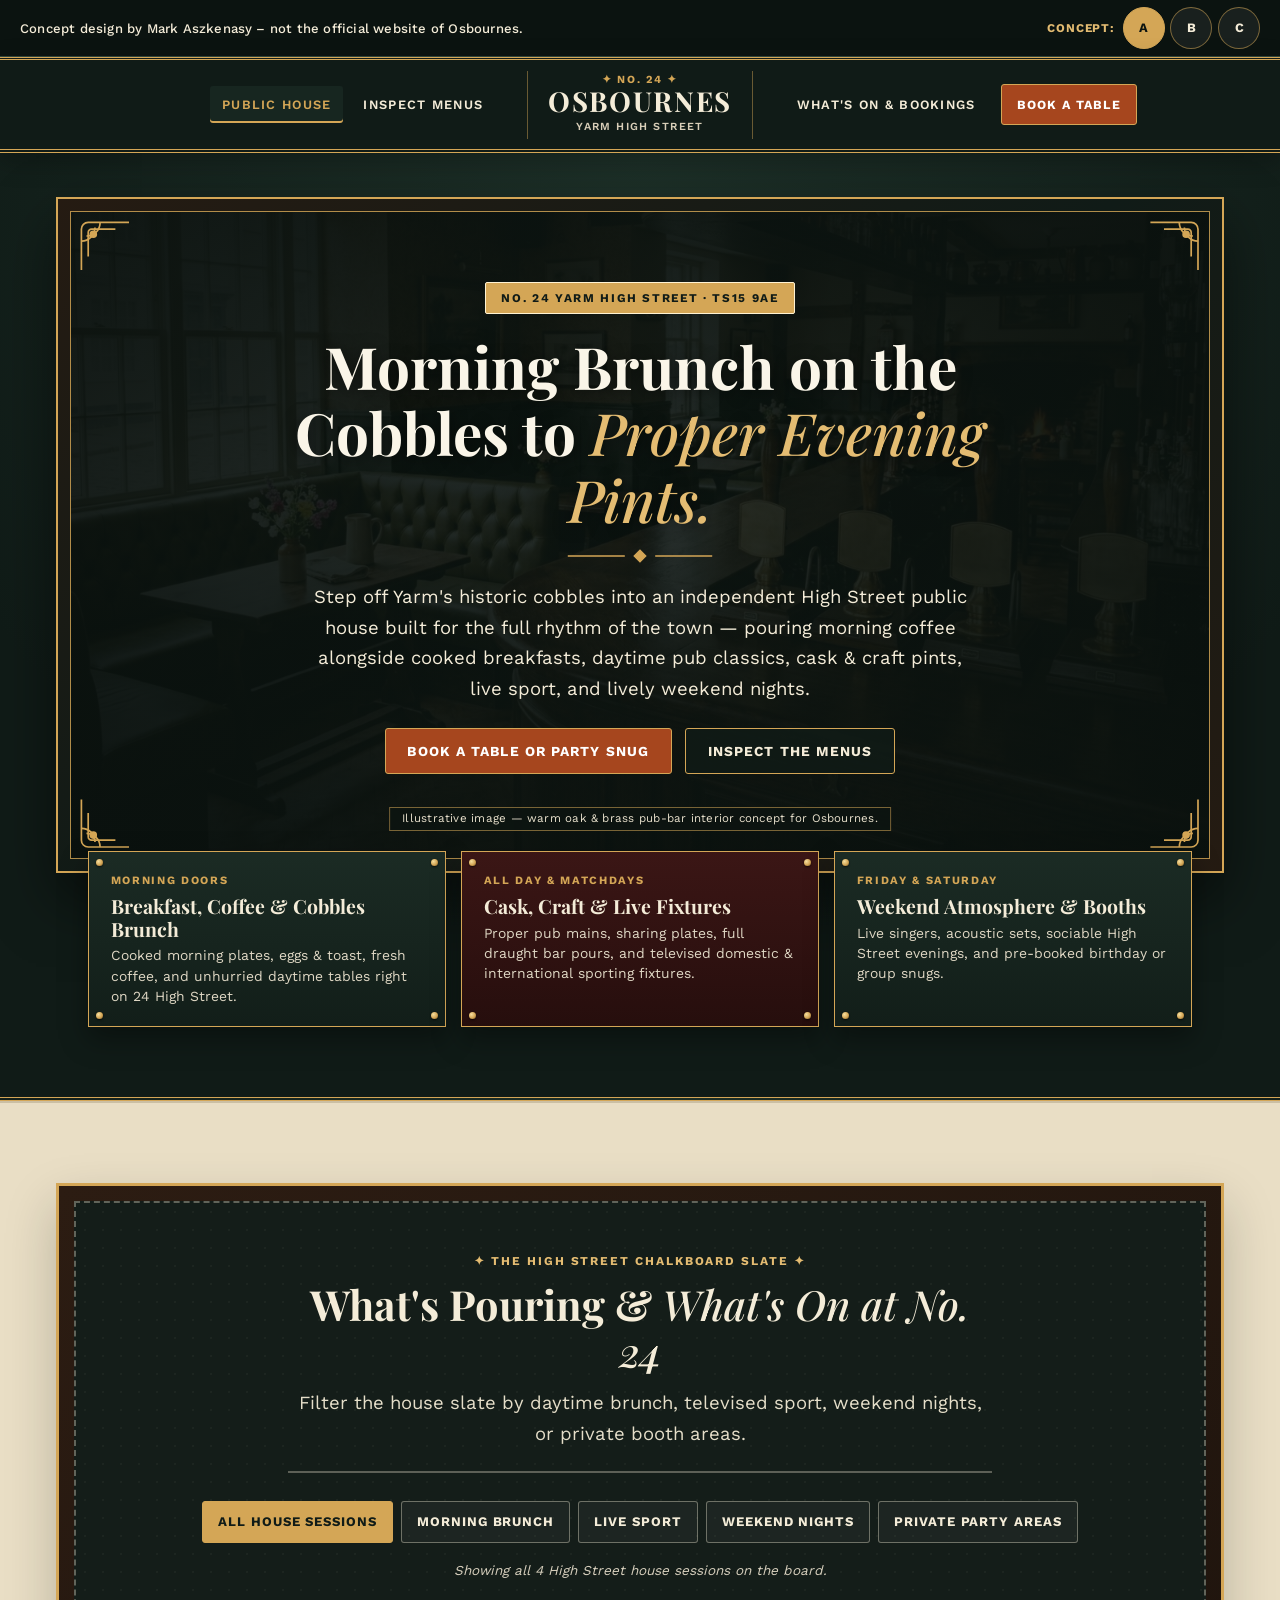
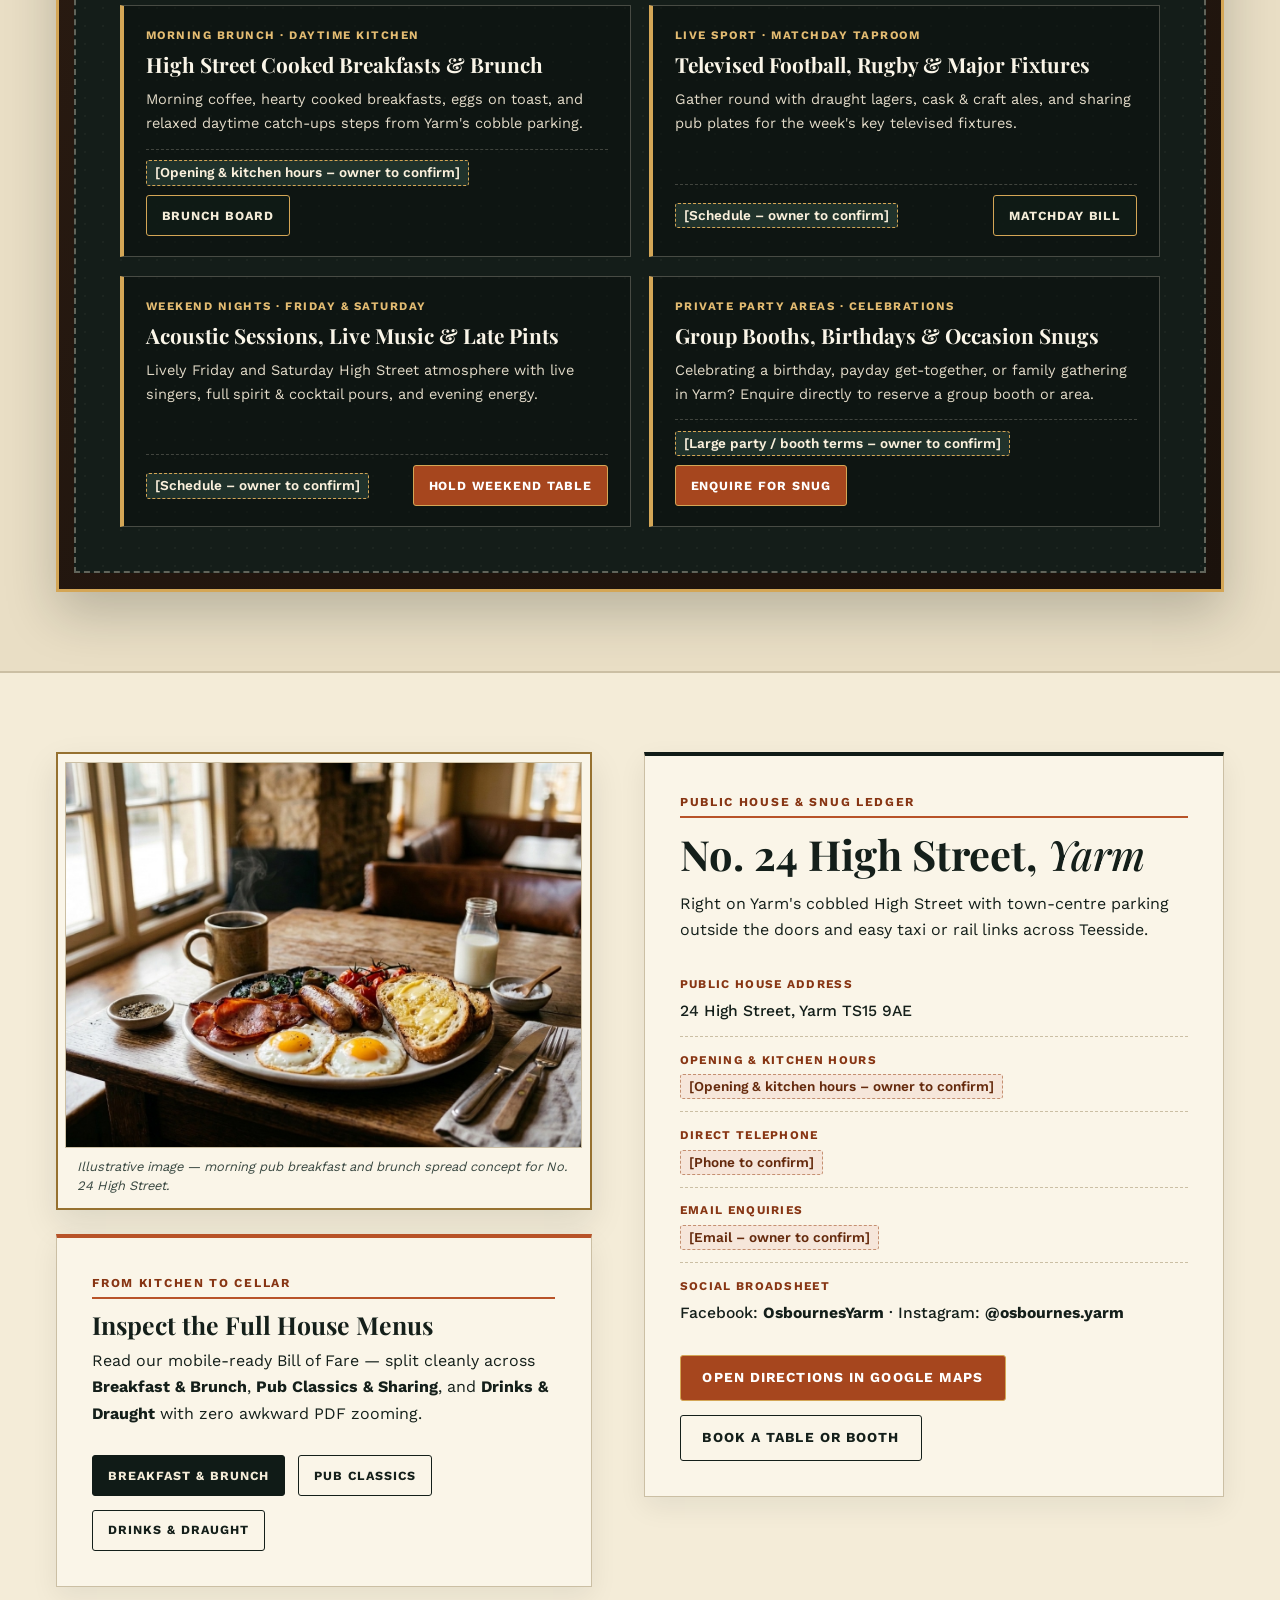
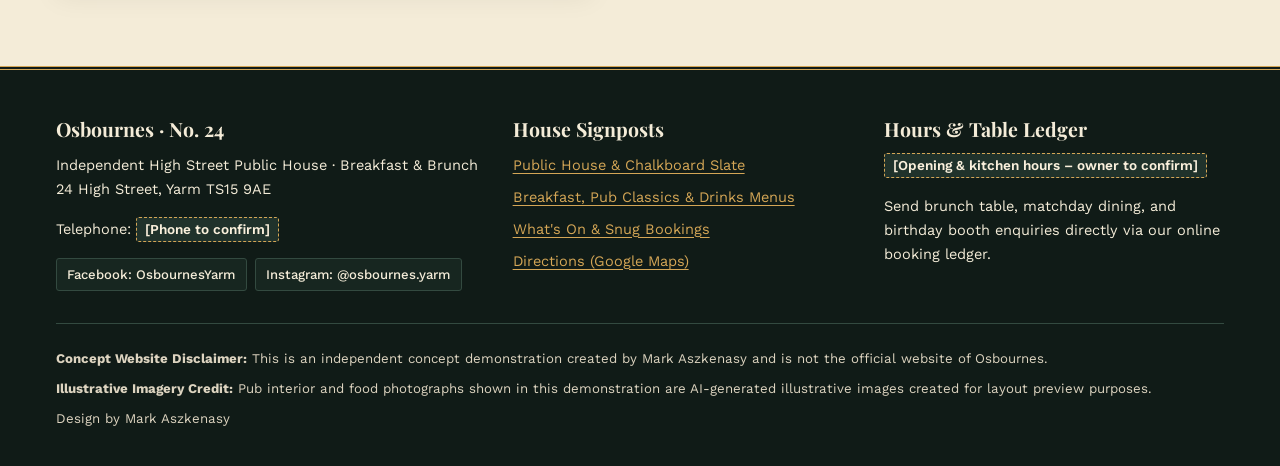
==== commit fc11fd69: "Add Set B (kinetic) and Set C (single-page app) mobile-first concept variants with A/B/C switcher" ====
--- a/index.html
+++ b/index.html
@@ -4,6 +4,7 @@
   <meta charset="utf-8">
   <meta name="viewport" content="width=device-width, initial-scale=1.0">
   <meta name="robots" content="noindex, nofollow">
+  <meta name="theme-color" content="#0B1310">
   <title>Osbournes | No. 24 Yarm High Street Public House, Brunch &amp; Bar</title>
   <meta name="description" content="Concept website for Osbournes at 24 High Street, Yarm TS15 9AE — independent High Street public house serving morning breakfast and brunch through to evening pints, live sport and weekend nights.">
   <link rel="icon" href="favicon.svg" type="image/svg+xml">
@@ -13,7 +14,15 @@
   <a class="skip-link" href="#main-content">Skip to main content</a>
 
   <div class="concept-banner" role="region" aria-label="Concept website notice">
-    <p>Concept design by Mark Aszkenasy – not the official website of Osbournes.</p>
+    <div class="concept-banner-inner">
+      <p>Concept design by Mark Aszkenasy – not the official website of Osbournes.</p>
+      <nav class="concept-switcher" aria-label="Concept version switcher">
+        <span class="concept-switcher-label">Concept:</span>
+        <a class="concept-pill is-active" href="index.html" aria-current="page">A</a>
+        <a class="concept-pill" href="b/index.html">B</a>
+        <a class="concept-pill" href="c/index.html">C</a>
+      </nav>
+    </div>
   </div>
 
   <!-- Symmetrical Gilded Pub Signboard Fascia -->
--- a/css/styles.css
+++ b/css/styles.css
@@ -159,17 +159,84 @@
   color: var(--tavern-cream);
   font-size: 0.82rem;
   line-height: 1.45;
-  padding: 0.48rem 1rem;
-  text-align: center;
+  padding: 0.45rem 0.85rem;
   border-bottom: 1px solid var(--coach-border);
   overflow-wrap: anywhere;
 }
 
+.concept-banner-inner {
+  max-width: var(--container-max);
+  margin: 0 auto;
+  display: flex;
+  flex-direction: column;
+  align-items: center;
+  justify-content: center;
+  gap: 0.4rem;
+  text-align: center;
+}
+
+@media (min-width: 920px) {
+  .concept-banner-inner {
+    flex-direction: row;
+    justify-content: space-between;
+    text-align: left;
+    gap: 1rem;
+  }
+}
+
 .concept-banner p {
-  margin: 0 auto;
-  max-width: var(--container-max);
+  margin: 0;
   font-weight: 500;
   letter-spacing: 0.015em;
+}
+
+.concept-switcher {
+  display: inline-flex;
+  align-items: center;
+  flex-wrap: wrap;
+  justify-content: center;
+  gap: 0.35rem;
+  flex-shrink: 0;
+}
+
+.concept-switcher-label {
+  font-size: 0.74rem;
+  font-weight: 700;
+  text-transform: uppercase;
+  letter-spacing: 0.08em;
+  color: var(--brass-bright);
+  margin-right: 0.12rem;
+}
+
+.concept-pill {
+  display: inline-flex;
+  align-items: center;
+  justify-content: center;
+  min-width: 42px;
+  min-height: 42px;
+  padding: 0 0.65rem;
+  border-radius: 999px;
+  border: 1px solid rgba(212, 166, 86, 0.55);
+  background-color: rgba(255, 255, 255, 0.06);
+  color: var(--tavern-cream);
+  font-family: var(--font-sans);
+  font-size: 0.8rem;
+  font-weight: 700;
+  text-decoration: none;
+  line-height: 1;
+}
+
+.concept-pill:hover {
+  background-color: rgba(212, 166, 86, 0.22);
+  color: #FFFFFF;
+}
+
+.concept-pill.is-active,
+.concept-pill[aria-current="page"],
+.concept-pill[aria-current="true"] {
+  background-color: var(--brass);
+  color: #0B1310;
+  border-color: var(--brass);
 }
 
 /* Containers & Sections */
@@ -549,6 +616,11 @@
     padding: 0.48rem 0.75rem;
     font-size: 0.8rem;
     letter-spacing: 0.1em;
+    white-space: nowrap;
+  }
+
+  .nav-cta-li .btn {
+    white-space: nowrap;
   }
 
   .nav-link[aria-current="page"] {
@@ -559,6 +631,31 @@
   .nav-cta-li {
     margin-top: 0;
     margin-left: 0.35rem;
+  }
+}
+
+@media (min-width: 960px) and (max-width: 1180px) {
+  .fascia-inner {
+    gap: 0.75rem;
+  }
+  .fascia-crest {
+    padding: 0.2rem 0.85rem;
+  }
+  .crest-name {
+    font-size: 1.35rem;
+  }
+  .nav-wing {
+    gap: 0.3rem;
+  }
+  .nav-link {
+    padding: 0.44rem 0.55rem;
+    font-size: 0.74rem;
+    letter-spacing: 0.06em;
+  }
+  .nav-cta-li .btn {
+    padding: 0.5rem 0.85rem;
+    font-size: 0.75rem;
+    min-height: 40px;
   }
 }
 
@@ -1565,3 +1662,107 @@
     display: none;
   }
 }
+
+/* === Mobile-First iPhone & Touch Polish === */
+@media (max-width: 960px) {
+  input:not([type="checkbox"]):not([type="radio"]):not([type="range"]),
+  select,
+  textarea {
+    font-size: 16px !important;
+  }
+  .mobile-action-bar {
+    padding-bottom: calc(0.45rem + env(safe-area-inset-bottom, 0px));
+  }
+  .nav-toggle {
+    min-height: 40px;
+  }
+}
+
+/* === Android Chrome / Samsung Internet & 360px Polish === */
+a, button, summary, label, input, select {
+  -webkit-tap-highlight-color: transparent;
+}
+
+/* === Gallery Inspiration Polish (Awwwards / Godly / Mobbin) === */
+@media (prefers-reduced-motion: no-preference) {
+  @view-transition {
+    navigation: auto;
+  }
+}
+
+.scroll-progress-rail {
+  position: absolute;
+  left: 0;
+  bottom: 0;
+  height: 2.5px;
+  width: 100%;
+  transform-origin: 0 50%;
+  transform: scaleX(0);
+  background: #D4A656;
+  pointer-events: none;
+  z-index: 20;
+  transition: transform 0.08s linear;
+}
+
+@media (prefers-reduced-motion: no-preference) {
+  .reveal-ready {
+    opacity: 0;
+    transform: translateY(16px);
+    transition: opacity 0.55s cubic-bezier(0.22, 1, 0.36, 1), transform 0.55s cubic-bezier(0.22, 1, 0.36, 1);
+    transition-delay: var(--reveal-delay, 0ms);
+    will-change: opacity, transform;
+  }
+  .reveal-ready.is-revealed {
+    opacity: 1;
+    transform: none;
+  }
+}
+
+@media (hover: hover) and (prefers-reduced-motion: no-preference) {
+  figure img {
+    transition: transform 0.65s cubic-bezier(0.22, 1, 0.36, 1);
+  }
+  figure:hover img {
+    transform: scale(1.028);
+  }
+  .swing-tag-shell {
+    transition: transform 0.28s cubic-bezier(0.22, 1, 0.36, 1);
+    transform-style: preserve-3d;
+  }
+}
+
+button:active:not(:disabled),
+.btn:active,
+.quick-date-chip:active {
+  transform: scale(0.985);
+}
+
+.quick-date-chips {
+  display: flex;
+  flex-wrap: wrap;
+  gap: 0.4rem;
+  margin-top: 0.48rem;
+}
+
+.quick-date-chip {
+  appearance: none;
+  border: 1px solid #D4A656;
+  background-color: #1C2E27;
+  color: #F5EFE0;
+  border-radius: 999px;
+  padding: 0.32rem 0.68rem;
+  min-height: 34px;
+  font-family: inherit;
+  font-size: 0.76rem;
+  font-weight: 700;
+  line-height: 1.2;
+  cursor: pointer;
+  transition: background-color 0.16s ease, color 0.16s ease, border-color 0.16s ease, transform 0.12s ease;
+}
+
+.quick-date-chip:hover,
+.quick-date-chip.is-selected {
+  background-color: #B8532A;
+  color: #FFFFFF;
+  border-color: #B8532A;
+}
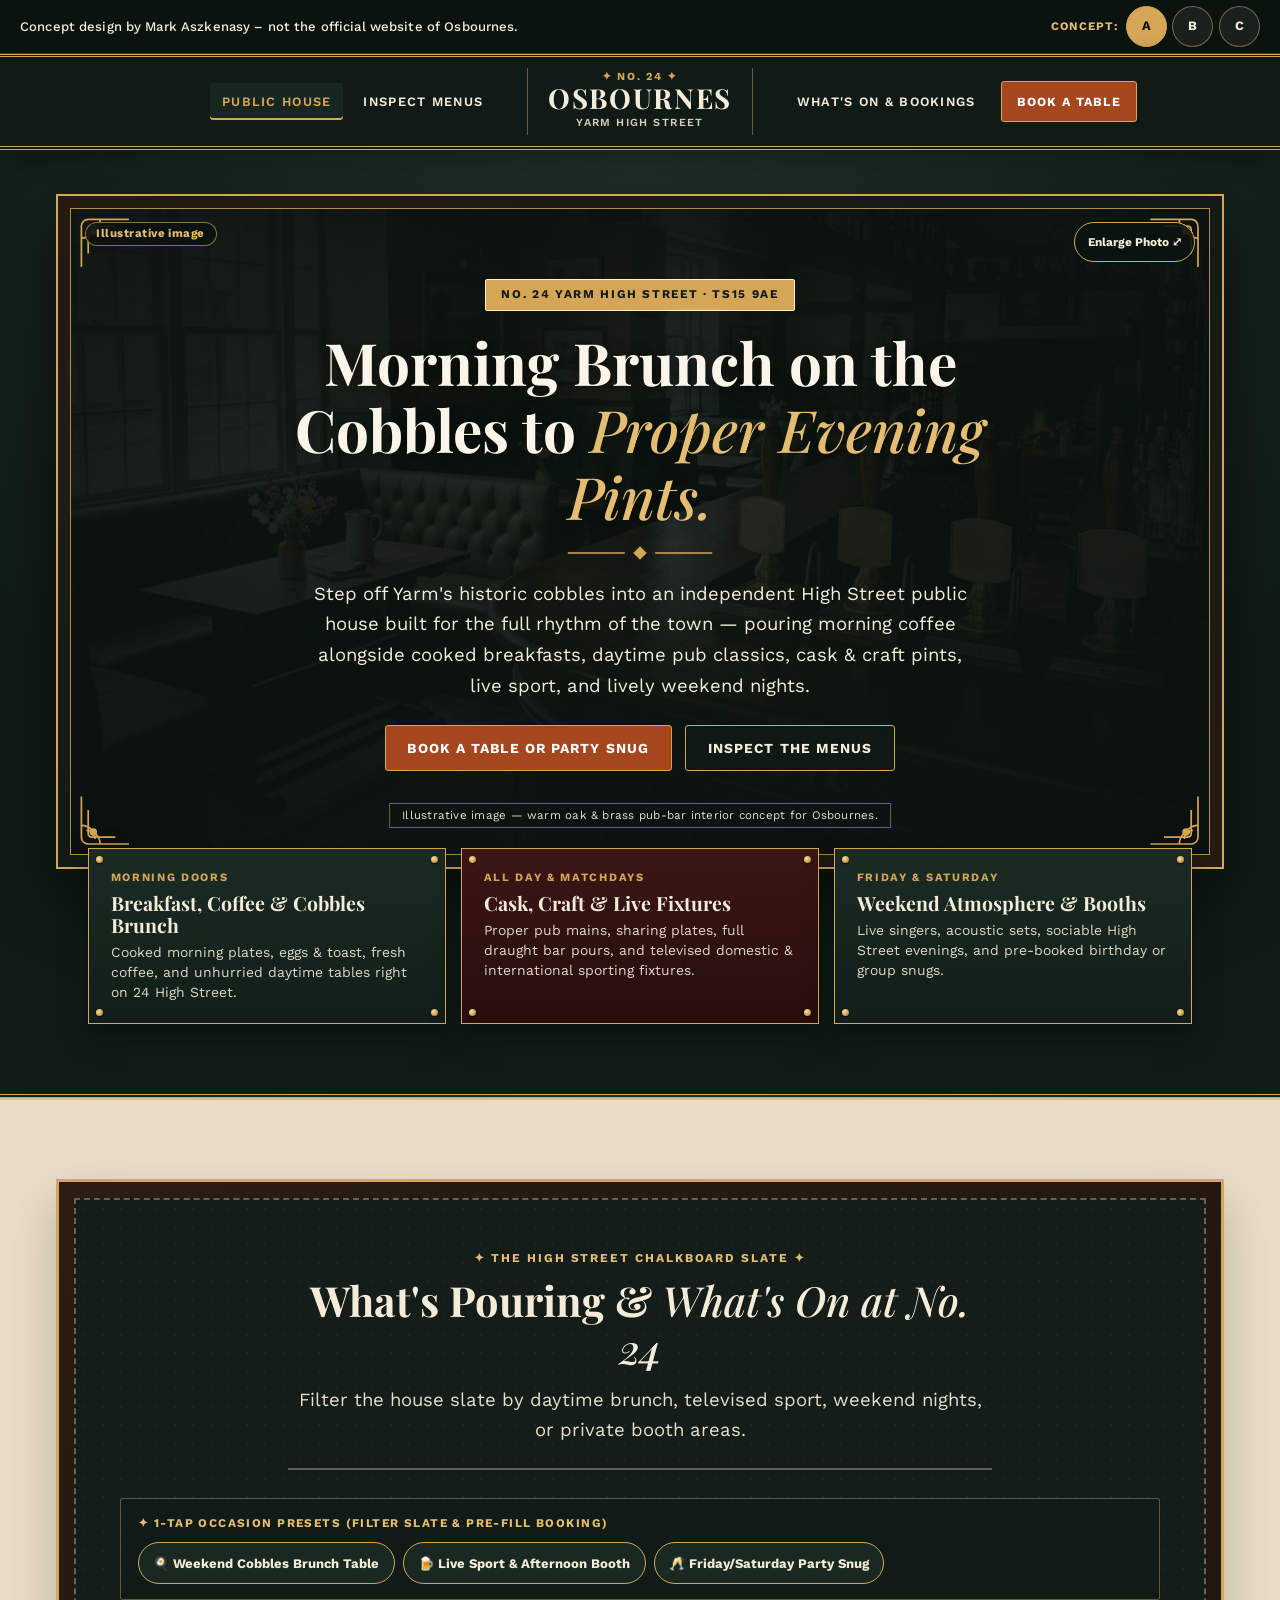
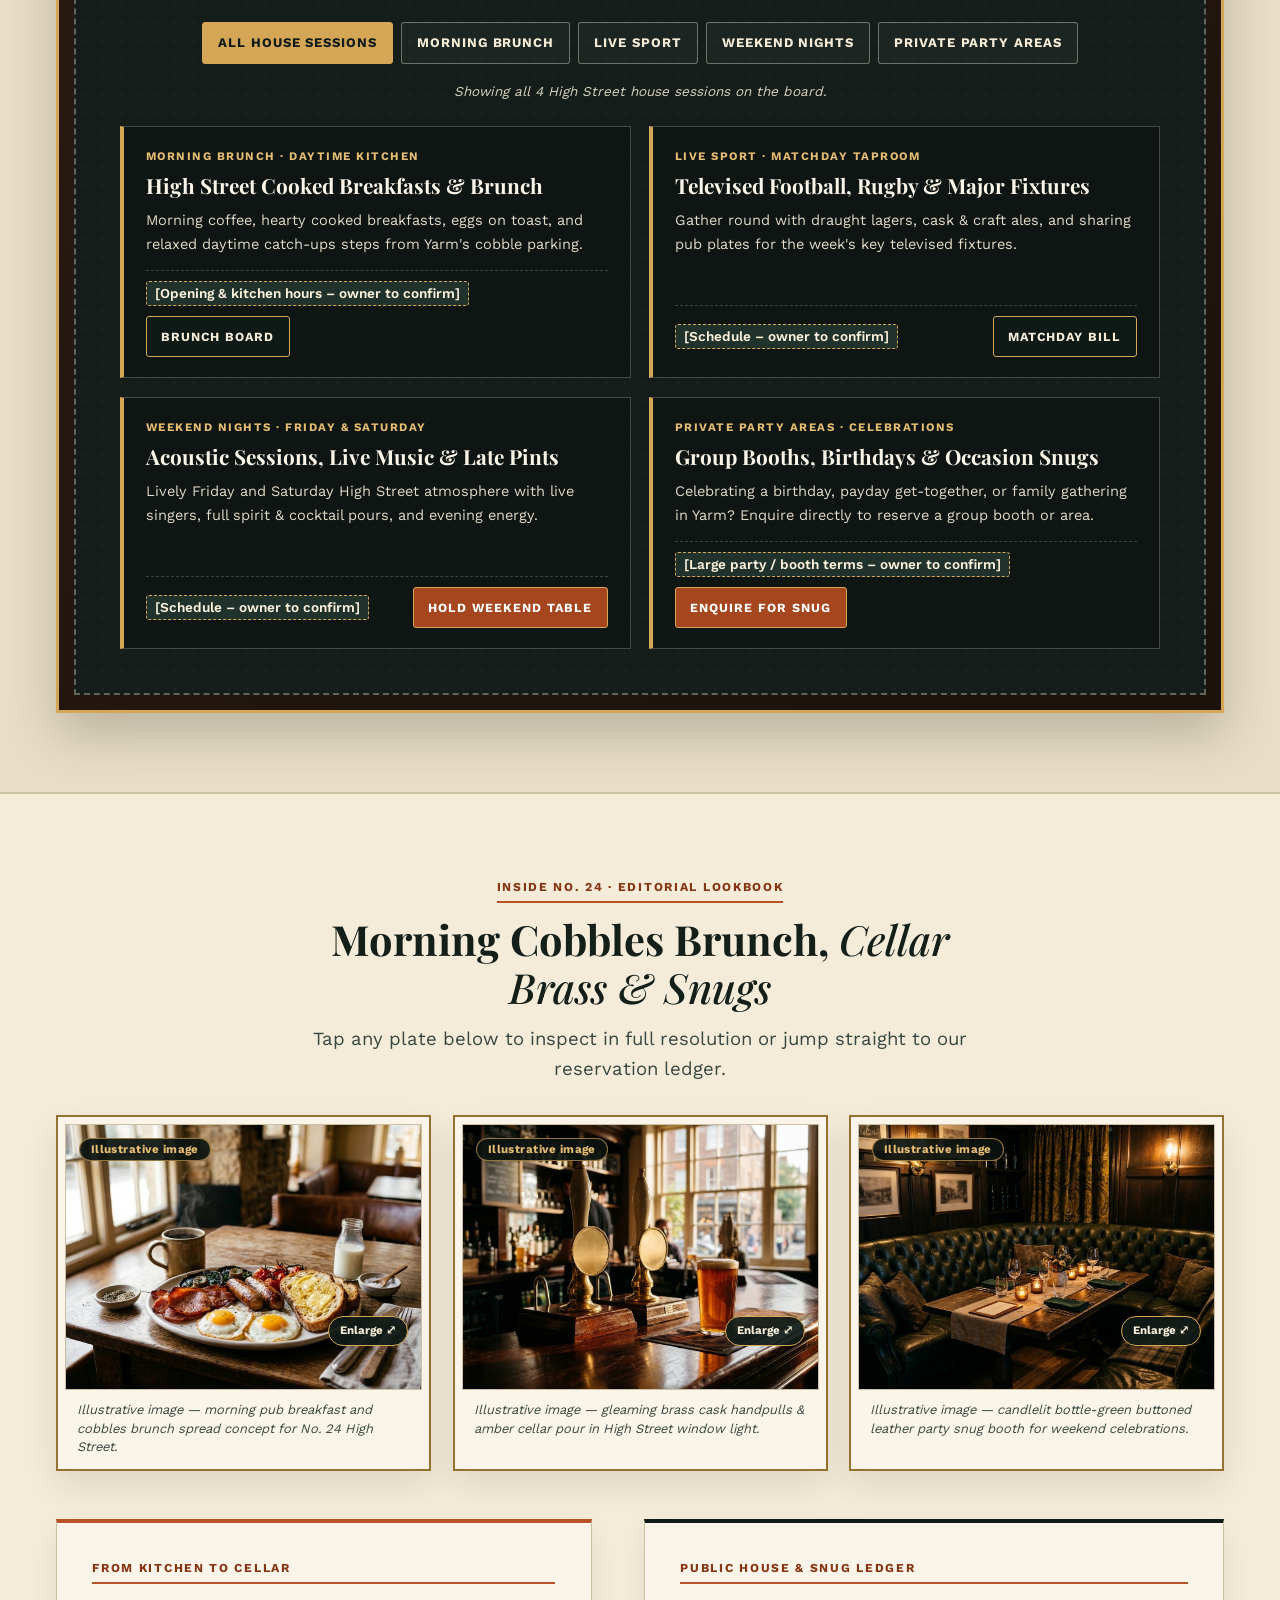
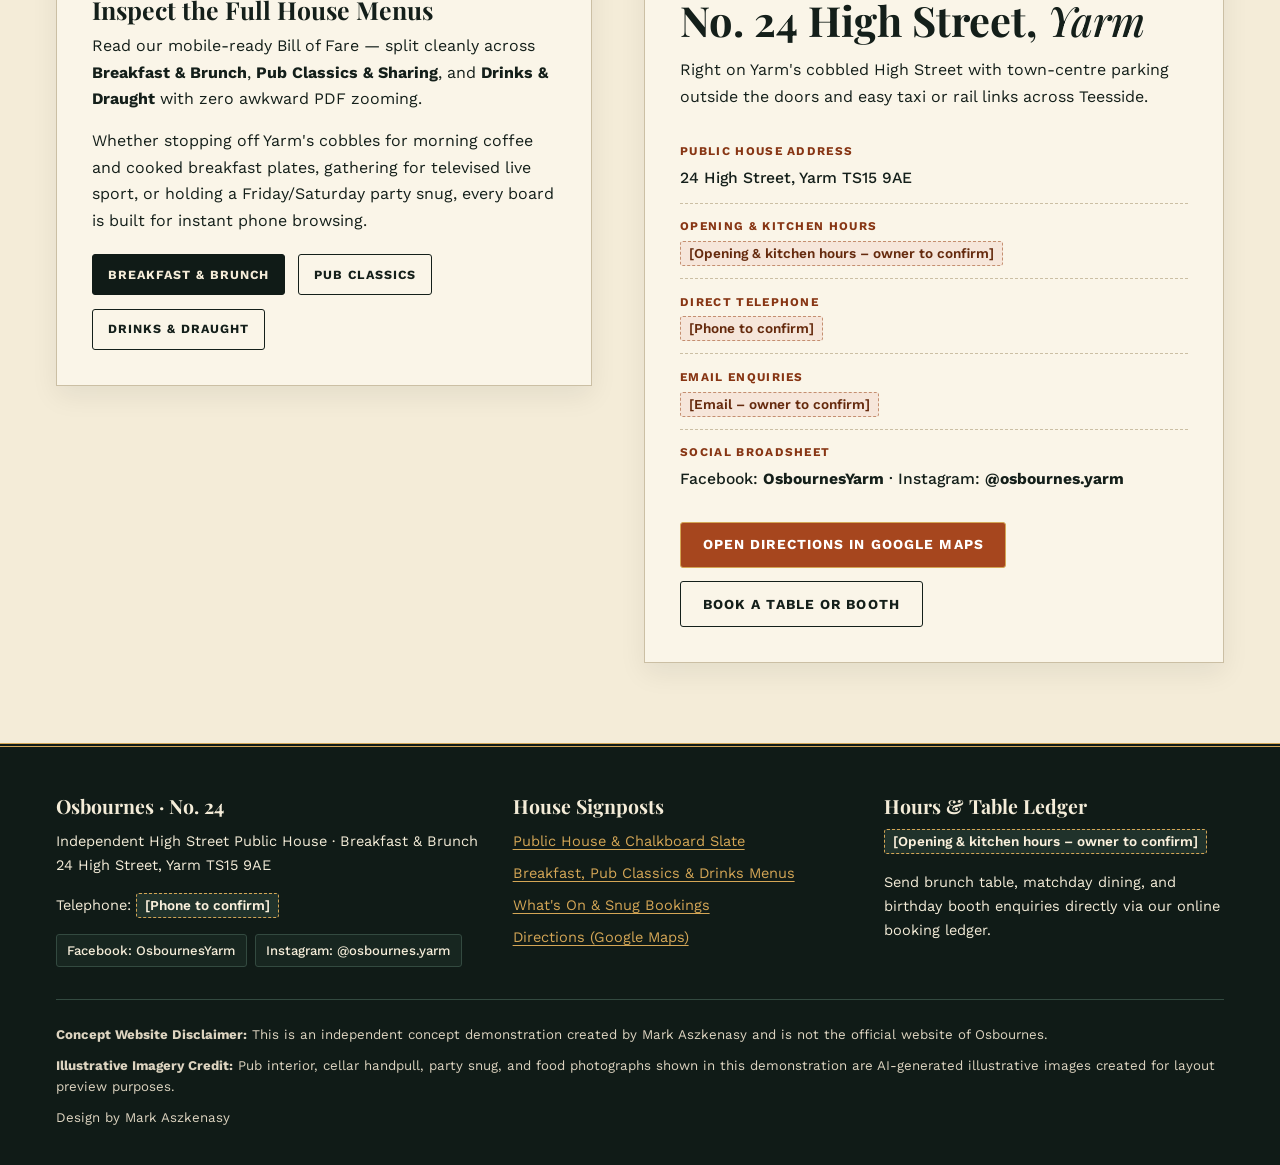
==== commit 897ef913: "Upgrade Sets A, B & C: 4-photo suite, lightbox, frosted docks, presets & live owner receipt" ====
--- a/index.html
+++ b/index.html
@@ -89,6 +89,18 @@
               <path d="M4 26c9 0 16-7 16-16M26 4c0 9-7 16-16 16"/>
             </svg>
 
+            <span class="pub-ill-badge">Illustrative image</span>
+            <button
+              type="button"
+              class="mirror-zoom-trigger"
+              data-lightbox-trigger
+              data-lightbox-src="images/hero.jpg"
+              data-lightbox-alt="Warm dark-oak panelled public house interior with brass bar rails, leather booths and firelight glow"
+              data-lightbox-caption="Illustrative image — warm oak, brass bar rail &amp; booth interior concept for Osbournes at 24 High Street, Yarm."
+            >
+              Enlarge Photo ⤢
+            </button>
+
             <figure class="mirror-bg-figure">
               <img
                 src="images/hero.jpg"
@@ -178,6 +190,15 @@
               </p>
             </div>
 
+            <div class="occasion-presets-wrap" role="region" aria-label="1-tap occasion presets">
+              <span class="occasion-presets-label">✦ 1-Tap Occasion Presets (Filter Slate &amp; Pre-Fill Booking)</span>
+              <div class="occasion-preset-row">
+                <button type="button" class="occasion-preset-chip" data-occasion-preset="brunch" aria-pressed="false">🍳 Weekend Cobbles Brunch Table</button>
+                <button type="button" class="occasion-preset-chip" data-occasion-preset="sport" aria-pressed="false">🍺 Live Sport &amp; Afternoon Booth</button>
+                <button type="button" class="occasion-preset-chip" data-occasion-preset="snug" aria-pressed="false">🥂 Friday/Saturday Party Snug</button>
+              </div>
+            </div>
+
             <div class="chalk-filter-bar" role="region" aria-label="Filter the pub chalkboard">
               <button type="button" class="chalk-filter-btn" data-chalk-filter="all" aria-pressed="true">All House Sessions</button>
               <button type="button" class="chalk-filter-btn" data-chalk-filter="brunch" aria-pressed="false">Morning Brunch</button>
@@ -244,28 +265,80 @@
       </div>
     </section>
 
-    <!-- Public House Menu & Snug Broadsheet Ledger -->
+    <!-- Public House Editorial Lookbook & Snug Broadsheet Ledger -->
     <section id="find-us" class="section" aria-labelledby="ledger-heading">
       <div class="container">
-        <div class="broadsheet-ledger-grid">
-          <div>
-            <figure class="pub-figure">
+        <div style="text-align:center; max-width:44rem; margin:0 auto 1.85rem;">
+          <span class="kicker">Inside No. 24 · Editorial Lookbook</span>
+          <h2>Morning Cobbles Brunch, <em>Cellar Brass &amp; Snugs</em></h2>
+          <p class="lead" style="margin:0 auto;">
+            Tap any plate below to inspect in full resolution or jump straight to our reservation ledger.
+          </p>
+        </div>
+
+        <div class="lookbook-grid-3" aria-label="Osbournes lookbook gallery">
+          <figure class="pub-figure" data-lightbox-figure tabindex="0" role="button" aria-label="Enlarge illustrative morning brunch photograph">
+            <div class="pub-figure-media-wrap">
+              <span class="pub-ill-badge">Illustrative image</span>
+              <span class="pub-zoom-pill" aria-hidden="true">Enlarge ⤢</span>
               <img
                 src="images/feature.jpg"
                 alt="Hearty cooked pub breakfast and morning brunch spread with eggs, toast and fresh coffee on a solid oak table"
                 width="1200"
                 height="896"
-              >
-              <figcaption>
-                Illustrative image — morning pub breakfast and brunch spread concept for No. 24 High Street.
-              </figcaption>
-            </figure>
-
-            <article class="broadsheet-card broadsheet-card-copper" style="margin-top:1.5rem;">
+                loading="lazy"
+              >
+            </div>
+            <figcaption>
+              Illustrative image — morning pub breakfast and cobbles brunch spread concept for No. 24 High Street.
+            </figcaption>
+          </figure>
+
+          <figure class="pub-figure" data-lightbox-figure tabindex="0" role="button" aria-label="Enlarge illustrative cellar cask handpulls photograph">
+            <div class="pub-figure-media-wrap">
+              <span class="pub-ill-badge">Illustrative image</span>
+              <span class="pub-zoom-pill" aria-hidden="true">Enlarge ⤢</span>
+              <img
+                src="images/detail-1.jpg"
+                alt="Gleaming brass cask handpulls and amber pint on a polished mahogany bar in Georgian window light"
+                width="1200"
+                height="896"
+                loading="lazy"
+              >
+            </div>
+            <figcaption>
+              Illustrative image — gleaming brass cask handpulls &amp; amber cellar pour in High Street window light.
+            </figcaption>
+          </figure>
+
+          <figure class="pub-figure" data-lightbox-figure tabindex="0" role="button" aria-label="Enlarge illustrative bottle-green party snug booth photograph">
+            <div class="pub-figure-media-wrap">
+              <span class="pub-ill-badge">Illustrative image</span>
+              <span class="pub-zoom-pill" aria-hidden="true">Enlarge ⤢</span>
+              <img
+                src="images/detail-2.jpg"
+                alt="Candlelit bottle-green buttoned leather party snug booth with brass lamp glow"
+                width="1200"
+                height="896"
+                loading="lazy"
+              >
+            </div>
+            <figcaption>
+              Illustrative image — candlelit bottle-green buttoned leather party snug booth for weekend celebrations.
+            </figcaption>
+          </figure>
+        </div>
+
+        <div class="broadsheet-ledger-grid">
+          <div>
+            <article class="broadsheet-card broadsheet-card-copper">
               <span class="kicker">From Kitchen to Cellar</span>
               <h3>Inspect the Full House Menus</h3>
               <p>
                 Read our mobile-ready Bill of Fare — split cleanly across <strong>Breakfast &amp; Brunch</strong>, <strong>Pub Classics &amp; Sharing</strong>, and <strong>Drinks &amp; Draught</strong> with zero awkward PDF zooming.
+              </p>
+              <p style="margin-bottom:0.5rem;">
+                Whether stopping off Yarm's cobbles for morning coffee and cooked breakfast plates, gathering for televised live sport, or holding a Friday/Saturday party snug, every board is built for instant phone browsing.
               </p>
               <div class="btn-row" style="margin-top:0.75rem;">
                 <a class="btn btn-racing btn-sm" href="menus.html#panel-brunch">Breakfast &amp; Brunch</a>
@@ -371,19 +444,37 @@
 
       <div class="footer-disclaimers">
         <p><strong>Concept Website Disclaimer:</strong> This is an independent concept demonstration created by Mark Aszkenasy and is not the official website of Osbournes.</p>
-        <p><strong>Illustrative Imagery Credit:</strong> Pub interior and food photographs shown in this demonstration are AI-generated illustrative images created for layout preview purposes.</p>
+        <p><strong>Illustrative Imagery Credit:</strong> Pub interior, cellar handpull, party snug, and food photographs shown in this demonstration are AI-generated illustrative images created for layout preview purposes.</p>
         <p>Design by Mark Aszkenasy</p>
       </div>
     </div>
   </footer>
 
-  <!-- Solid Opaque Sticky Mobile Action Bar -->
+  <!-- Solid Frosted Sticky Mobile Action Bar -->
   <nav class="mobile-action-bar" aria-label="Quick venue actions">
     <a class="mobile-bar-btn" href="menus.html">Menus</a>
     <a class="mobile-bar-btn" href="#find-us">Find Us</a>
     <a class="mobile-bar-btn bar-cta" href="whats-on-bookings.html#booking-enquiry">Book Table</a>
   </nav>
 
+  <div id="micro-toast" class="micro-toast" role="status" aria-live="polite"></div>
+
+  <dialog id="photo-lightbox" class="photo-lightbox" aria-label="Illustrative photograph preview">
+    <div class="lightbox-shell">
+      <div class="lightbox-topbar">
+        <span class="lightbox-ill-tag">Illustrative image</span>
+        <button type="button" class="lightbox-close" data-lightbox-close aria-label="Close photo preview">✕</button>
+      </div>
+      <div class="lightbox-stage">
+        <img id="lightbox-img" src="images/hero.jpg" alt="" width="1200" height="896">
+      </div>
+      <div class="lightbox-foot">
+        <p id="lightbox-caption" class="lightbox-caption"></p>
+        <a class="btn btn-copper btn-sm" id="lightbox-cta" href="whats-on-bookings.html#booking-enquiry">Book Table or Snug →</a>
+      </div>
+    </div>
+  </dialog>
+
   <script src="js/main.js"></script>
 </body>
 </html>
--- a/css/styles.css
+++ b/css/styles.css
@@ -153,13 +153,13 @@
   top: 0.75rem;
 }
 
-/* 1. Persistent Slim Top Concept Banner */
+/* 1. Persistent Slim Top Concept Banner (<= 84px at 390px, >= 40px pills) */
 .concept-banner {
   background-color: #0B1310;
   color: var(--tavern-cream);
-  font-size: 0.82rem;
-  line-height: 1.45;
-  padding: 0.45rem 0.85rem;
+  font-size: 0.75rem;
+  line-height: 1.3;
+  padding: 0.32rem 0.7rem;
   border-bottom: 1px solid var(--coach-border);
   overflow-wrap: anywhere;
 }
@@ -168,53 +168,60 @@
   max-width: var(--container-max);
   margin: 0 auto;
   display: flex;
-  flex-direction: column;
+  flex-direction: row;
   align-items: center;
-  justify-content: center;
-  gap: 0.4rem;
-  text-align: center;
-}
-
-@media (min-width: 920px) {
-  .concept-banner-inner {
-    flex-direction: row;
-    justify-content: space-between;
-    text-align: left;
-    gap: 1rem;
-  }
+  justify-content: space-between;
+  gap: 0.55rem;
+  text-align: left;
 }
 
 .concept-banner p {
   margin: 0;
   font-weight: 500;
-  letter-spacing: 0.015em;
+  letter-spacing: 0.01em;
+  flex: 1 1 auto;
+  min-width: 0;
 }
 
 .concept-switcher {
   display: inline-flex;
   align-items: center;
-  flex-wrap: wrap;
-  justify-content: center;
-  gap: 0.35rem;
+  flex-wrap: nowrap;
+  justify-content: flex-end;
+  gap: 0.25rem;
   flex-shrink: 0;
 }
 
 .concept-switcher-label {
-  font-size: 0.74rem;
+  display: none;
+  font-size: 0.72rem;
   font-weight: 700;
   text-transform: uppercase;
   letter-spacing: 0.08em;
   color: var(--brass-bright);
-  margin-right: 0.12rem;
+  margin-right: 0.15rem;
+}
+
+@media (min-width: 680px) {
+  .concept-banner {
+    font-size: 0.82rem;
+    padding: 0.38rem 0.85rem;
+  }
+  .concept-switcher-label {
+    display: inline;
+  }
+  .concept-switcher {
+    gap: 0.35rem;
+  }
 }
 
 .concept-pill {
   display: inline-flex;
   align-items: center;
   justify-content: center;
-  min-width: 42px;
-  min-height: 42px;
-  padding: 0 0.65rem;
+  min-width: 41px;
+  min-height: 41px;
+  padding: 0 0.5rem;
   border-radius: 999px;
   border: 1px solid rgba(212, 166, 86, 0.55);
   background-color: rgba(255, 255, 255, 0.06);
@@ -1614,12 +1621,22 @@
   left: 0;
   right: 0;
   z-index: 1100;
-  background-color: #101B17;
+  background-color: rgba(16, 27, 23, 0.96);
+  backdrop-filter: blur(20px) saturate(180%);
+  -webkit-backdrop-filter: blur(20px) saturate(180%);
   border-top: 2px solid #D4A656;
+  box-shadow: inset 0 1px 0 rgba(255, 244, 214, 0.16), 0 -10px 28px rgba(0, 0, 0, 0.45);
   display: grid;
   grid-template-columns: repeat(3, minmax(0, 1fr));
   padding: 0.45rem 0.5rem;
   gap: 0.4rem;
+  transition: transform 0.32s cubic-bezier(0.22, 1, 0.36, 1), opacity 0.25s ease;
+}
+
+.mobile-action-bar.is-dock-hidden {
+  transform: translateY(130%);
+  opacity: 0;
+  pointer-events: none;
 }
 
 .mobile-bar-btn {
@@ -1766,3 +1783,408 @@
   color: #FFFFFF;
   border-color: #B8532A;
 }
+
+/* ==========================================================================
+   9. 4-Photo Editorial Lookbook, Illustrative Badges & Native <dialog> Lightbox
+   ========================================================================== */
+.pub-ill-badge {
+  position: absolute;
+  top: 0.85rem;
+  left: 0.85rem;
+  z-index: 4;
+  background-color: rgba(11, 19, 16, 0.92);
+  color: var(--brass-bright);
+  border: 1px solid rgba(212, 166, 86, 0.65);
+  border-radius: 999px;
+  padding: 0.24rem 0.68rem;
+  font-family: var(--font-sans);
+  font-size: 0.72rem;
+  font-weight: 700;
+  letter-spacing: 0.04em;
+  line-height: 1.2;
+  pointer-events: none;
+}
+
+.pub-zoom-pill {
+  position: absolute;
+  bottom: 2.8rem;
+  right: 0.85rem;
+  z-index: 4;
+  background-color: rgba(16, 27, 23, 0.92);
+  color: var(--tavern-cream);
+  border: 1px solid var(--brass);
+  border-radius: 999px;
+  padding: 0.26rem 0.7rem;
+  font-size: 0.72rem;
+  font-weight: 700;
+  pointer-events: none;
+}
+
+.mirror-zoom-trigger {
+  position: absolute;
+  top: 0.85rem;
+  right: 0.85rem;
+  z-index: 5;
+  min-height: 40px;
+  padding: 0.35rem 0.8rem;
+  border-radius: 999px;
+  border: 1px solid var(--brass);
+  background-color: rgba(11, 19, 16, 0.9);
+  color: var(--tavern-cream);
+  font-family: var(--font-sans);
+  font-size: 0.74rem;
+  font-weight: 700;
+  cursor: pointer;
+}
+
+.mirror-zoom-trigger:hover {
+  background-color: var(--brass);
+  color: #101B17;
+}
+
+.lookbook-grid-3 {
+  display: grid;
+  grid-template-columns: 1fr;
+  gap: 1.35rem;
+  margin-bottom: clamp(2rem, 4vw, 3rem);
+}
+
+@media (min-width: 820px) {
+  .lookbook-grid-3 {
+    grid-template-columns: repeat(3, minmax(0, 1fr));
+  }
+}
+
+.lookbook-grid-4 {
+  display: grid;
+  grid-template-columns: 1fr;
+  gap: 1.15rem;
+  margin-bottom: 2rem;
+}
+
+@media (min-width: 640px) {
+  .lookbook-grid-4 {
+    grid-template-columns: repeat(2, minmax(0, 1fr));
+  }
+}
+
+@media (min-width: 1020px) {
+  .lookbook-grid-4 {
+    grid-template-columns: repeat(4, minmax(0, 1fr));
+  }
+}
+
+.lookbook-grid-2 {
+  display: grid;
+  grid-template-columns: 1fr;
+  gap: 1.25rem;
+  margin-bottom: 2rem;
+}
+
+@media (min-width: 740px) {
+  .lookbook-grid-2 {
+    grid-template-columns: repeat(2, minmax(0, 1fr));
+  }
+}
+
+.pub-figure[data-lightbox-figure] {
+  cursor: zoom-in;
+  transition: border-color 0.2s ease, box-shadow 0.2s ease;
+}
+
+.pub-figure[data-lightbox-figure]:hover {
+  border-color: var(--copper-ale);
+  box-shadow: 0 18px 36px rgba(20, 31, 26, 0.18);
+}
+
+.pub-figure-media-wrap {
+  position: relative;
+  overflow: hidden;
+}
+
+/* Native <dialog> Photo Lightbox */
+.photo-lightbox {
+  border: 2px solid var(--brass);
+  border-radius: 8px;
+  padding: 0;
+  max-width: min(92vw, 920px);
+  width: 100%;
+  background-color: #0E1814;
+  color: var(--tavern-cream);
+  box-shadow: 0 30px 70px rgba(0, 0, 0, 0.78);
+}
+
+.photo-lightbox::backdrop {
+  background: rgba(8, 14, 12, 0.82);
+  backdrop-filter: blur(12px);
+  -webkit-backdrop-filter: blur(12px);
+}
+
+.lightbox-shell {
+  display: flex;
+  flex-direction: column;
+}
+
+.lightbox-topbar {
+  display: flex;
+  align-items: center;
+  justify-content: space-between;
+  gap: 0.75rem;
+  padding: 0.65rem 0.9rem;
+  border-bottom: 1px solid var(--coach-border);
+  background-color: #0B1310;
+}
+
+.lightbox-ill-tag {
+  display: inline-flex;
+  align-items: center;
+  padding: 0.24rem 0.7rem;
+  border-radius: 999px;
+  border: 1px solid var(--brass);
+  background-color: rgba(212, 166, 86, 0.14);
+  color: var(--brass-bright);
+  font-size: 0.74rem;
+  font-weight: 700;
+  letter-spacing: 0.04em;
+}
+
+.lightbox-close {
+  width: 44px;
+  height: 44px;
+  border-radius: 999px;
+  border: 1.5px solid var(--brass);
+  background-color: var(--coach-panel);
+  color: var(--tavern-cream);
+  font-size: 1.1rem;
+  font-weight: 700;
+  cursor: pointer;
+  display: inline-flex;
+  align-items: center;
+  justify-content: center;
+}
+
+.lightbox-close:hover {
+  background-color: var(--brass);
+  color: #101B17;
+}
+
+.lightbox-stage {
+  background-color: #070D0B;
+  display: flex;
+  align-items: center;
+  justify-content: center;
+  max-height: 66vh;
+  overflow: hidden;
+}
+
+.lightbox-stage img {
+  width: 100%;
+  max-height: 66vh;
+  object-fit: contain;
+}
+
+.lightbox-foot {
+  display: flex;
+  flex-wrap: wrap;
+  align-items: center;
+  justify-content: space-between;
+  gap: 0.85rem;
+  padding: 0.85rem 1.05rem;
+  border-top: 1px solid var(--coach-border);
+  background-color: #101B17;
+}
+
+.lightbox-caption {
+  margin: 0;
+  font-size: 0.86rem;
+  color: #E7DFCE;
+  flex: 1 1 220px;
+}
+
+/* ==========================================================================
+   10. 1-Tap Occasion Presets, Micro-Toast & Owner-Receipt Summary Ticket
+   ========================================================================== */
+.occasion-presets-wrap {
+  margin-bottom: 1.35rem;
+  padding: 0.95rem 1.05rem;
+  border-radius: var(--radius-sharp);
+  background-color: rgba(16, 27, 23, 0.72);
+  border: 1px solid rgba(212, 166, 86, 0.45);
+}
+
+.occasion-presets-wrap-light {
+  background-color: var(--broadsheet-paper);
+  border: 1.5px solid var(--brass-dim);
+}
+
+.occasion-presets-label {
+  display: block;
+  font-size: 0.74rem;
+  font-weight: 800;
+  text-transform: uppercase;
+  letter-spacing: 0.12em;
+  color: var(--brass-bright);
+  margin-bottom: 0.55rem;
+}
+
+.occasion-presets-wrap-light .occasion-presets-label {
+  color: var(--copper-ink);
+}
+
+.occasion-preset-row {
+  display: flex;
+  flex-wrap: wrap;
+  gap: 0.5rem;
+}
+
+.occasion-preset-chip {
+  min-height: 42px;
+  padding: 0.46rem 0.9rem;
+  border-radius: 999px;
+  border: 1.5px solid var(--brass);
+  background-color: #192922;
+  color: var(--tavern-cream);
+  font-family: var(--font-sans);
+  font-size: 0.82rem;
+  font-weight: 700;
+  cursor: pointer;
+  text-align: left;
+  transition: background-color 0.16s ease, color 0.16s ease, border-color 0.16s ease;
+}
+
+.occasion-preset-chip:hover,
+.occasion-preset-chip[aria-pressed="true"] {
+  background-color: var(--brass);
+  border-color: var(--brass);
+  color: #101B17;
+}
+
+.brass-panel.is-preset-match,
+.chalk-entry.is-preset-match {
+  border-color: var(--brass-bright);
+  box-shadow: 0 0 0 2px var(--brass-bright), 0 14px 30px rgba(0, 0, 0, 0.32);
+}
+
+/* Sleek Non-Blocking Micro-Toast */
+.micro-toast {
+  position: fixed;
+  left: 0;
+  right: 0;
+  margin: 0 auto;
+  bottom: calc(5.2rem + env(safe-area-inset-bottom, 0px));
+  width: max-content;
+  max-width: calc(100vw - 1.5rem);
+  z-index: 1900;
+  background-color: rgba(11, 19, 16, 0.97);
+  color: var(--tavern-cream);
+  border: 1.5px solid var(--brass);
+  border-radius: 999px;
+  padding: 0.52rem 1rem;
+  font-size: 0.83rem;
+  font-weight: 700;
+  box-shadow: 0 12px 30px rgba(0, 0, 0, 0.5);
+  opacity: 0;
+  transform: translateY(12px);
+  pointer-events: none;
+  transition: opacity 0.22s ease, transform 0.22s ease;
+}
+
+@media (min-width: 960px) {
+  .micro-toast {
+    bottom: 1.5rem;
+  }
+}
+
+.micro-toast.is-visible {
+  opacity: 1;
+  transform: translateY(0);
+}
+
+/* Live Digital Enquiry Ticket inside .form-confirmation */
+.demo-verbatim-notice {
+  margin: 0 0 0.85rem;
+  padding-bottom: 0.75rem;
+  border-bottom: 1px dashed rgba(212, 166, 86, 0.5);
+  font-size: 0.98rem;
+  font-weight: 700;
+  color: var(--brass-bright);
+}
+
+.receipt-ticket {
+  background-color: #0B1310;
+  border: 1px solid rgba(212, 166, 86, 0.55);
+  border-radius: 4px;
+  padding: 0.95rem 1rem;
+  font-weight: 400;
+}
+
+.receipt-ticket-head {
+  display: flex;
+  flex-wrap: wrap;
+  align-items: center;
+  justify-content: space-between;
+  gap: 0.5rem;
+  margin-bottom: 0.75rem;
+  padding-bottom: 0.55rem;
+  border-bottom: 1px solid var(--coach-border);
+}
+
+.receipt-ticket-title {
+  font-family: var(--font-display);
+  font-size: 1.05rem;
+  font-weight: 700;
+  color: var(--tavern-cream);
+}
+
+.receipt-ref-badge {
+  background-color: rgba(212, 166, 86, 0.18);
+  border: 1px solid var(--brass);
+  color: var(--brass-bright);
+  padding: 0.18rem 0.55rem;
+  border-radius: 999px;
+  font-size: 0.74rem;
+  font-weight: 700;
+  letter-spacing: 0.06em;
+}
+
+.receipt-dl {
+  margin: 0;
+  display: grid;
+  grid-template-columns: 1fr;
+  gap: 0.5rem;
+}
+
+@media (min-width: 580px) {
+  .receipt-dl {
+    grid-template-columns: repeat(2, minmax(0, 1fr));
+  }
+}
+
+.receipt-dl div {
+  background-color: rgba(255, 255, 255, 0.03);
+  border: 1px solid rgba(212, 166, 86, 0.2);
+  border-radius: 3px;
+  padding: 0.45rem 0.6rem;
+}
+
+.receipt-dl dt {
+  font-size: 0.68rem;
+  font-weight: 700;
+  text-transform: uppercase;
+  letter-spacing: 0.09em;
+  color: var(--brass);
+}
+
+.receipt-dl dd {
+  margin: 0.15rem 0 0;
+  font-size: 0.86rem;
+  color: var(--tavern-cream);
+  overflow-wrap: anywhere;
+}
+
+.receipt-actions {
+  display: flex;
+  flex-wrap: wrap;
+  gap: 0.55rem;
+  margin-top: 0.85rem;
+}
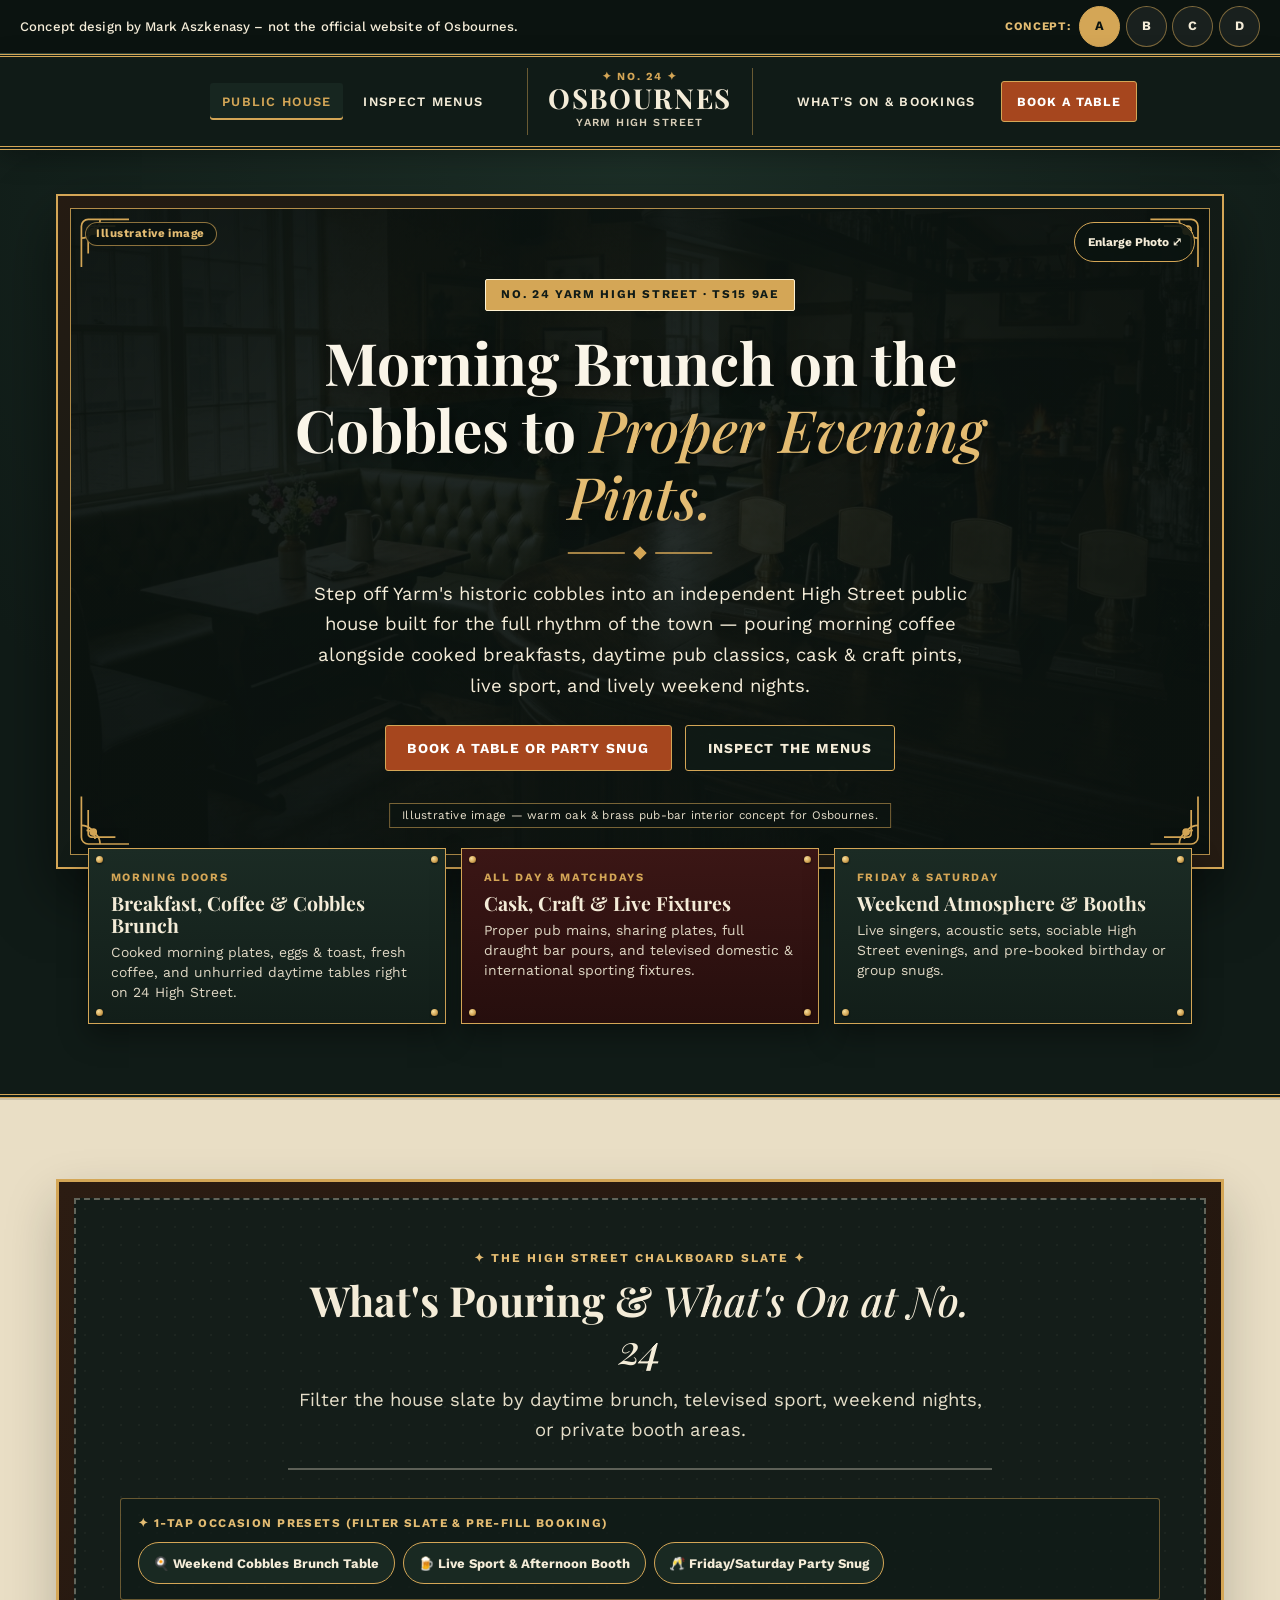
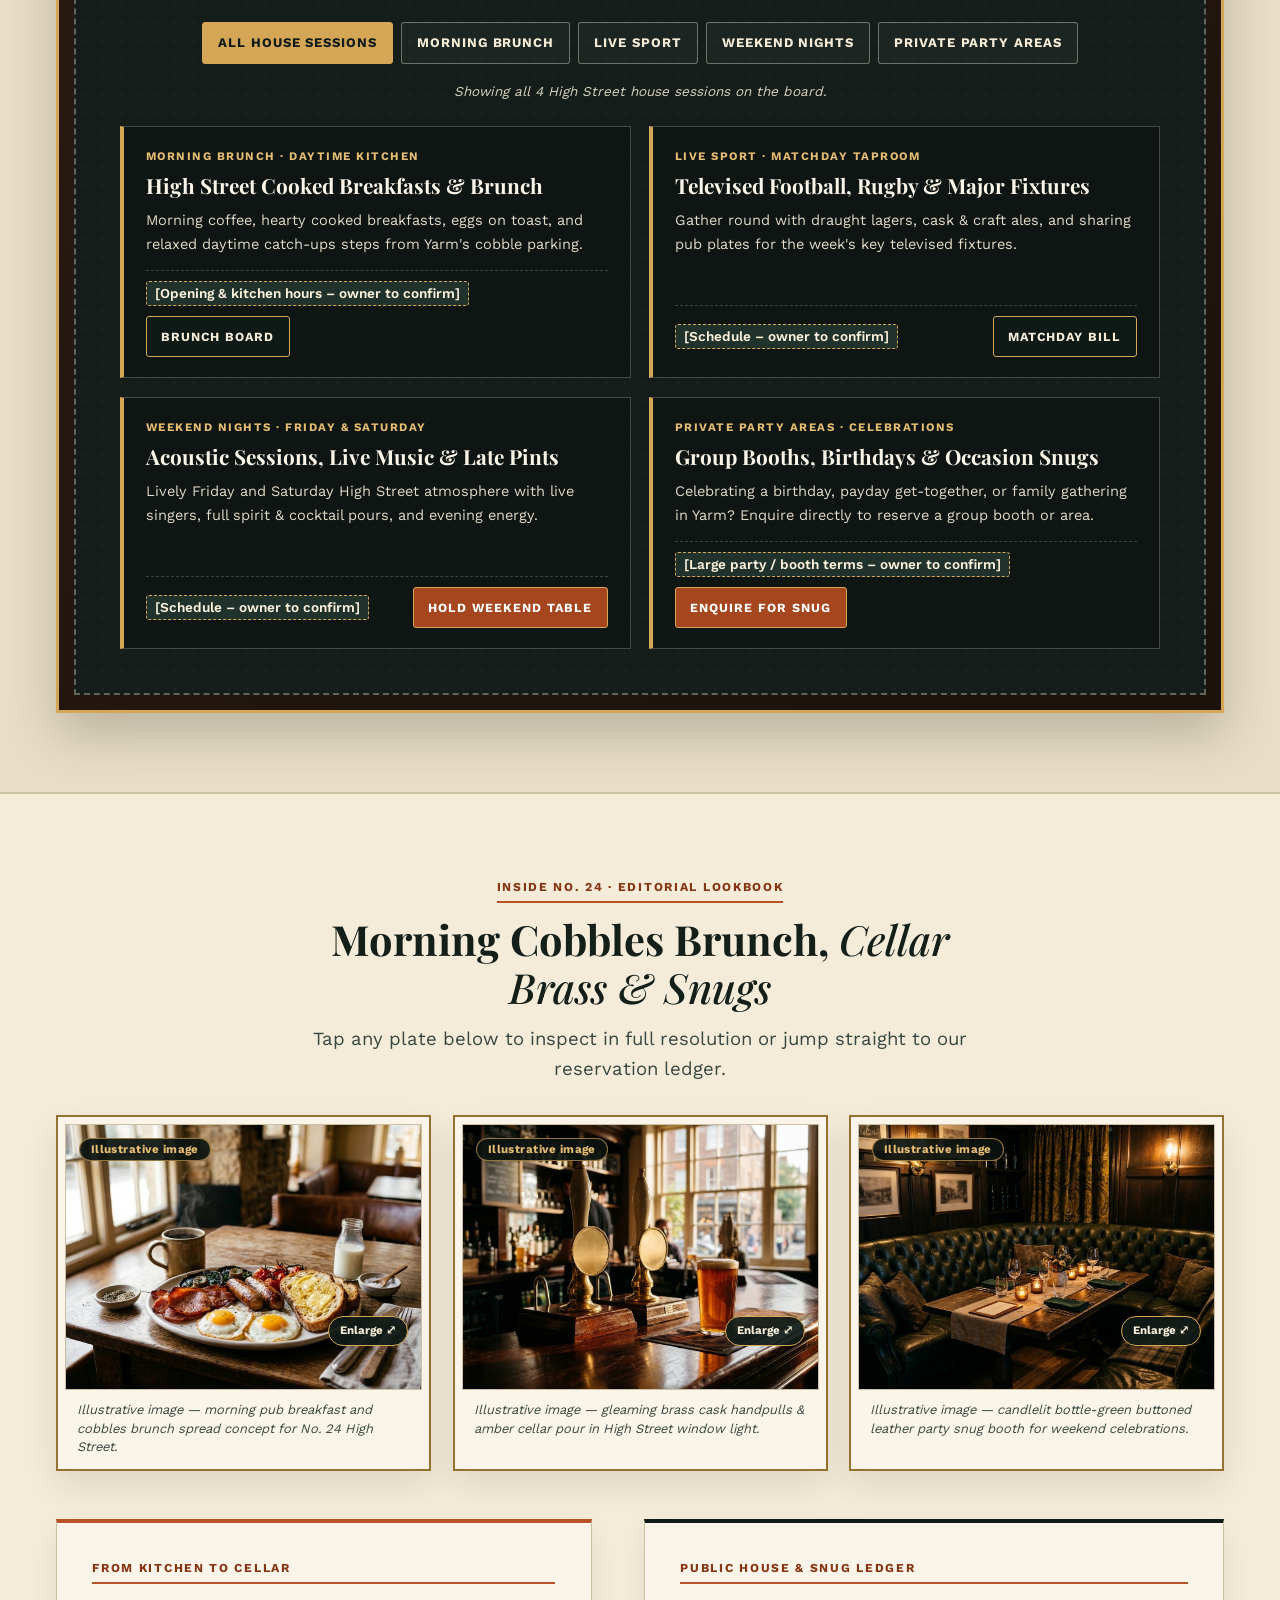
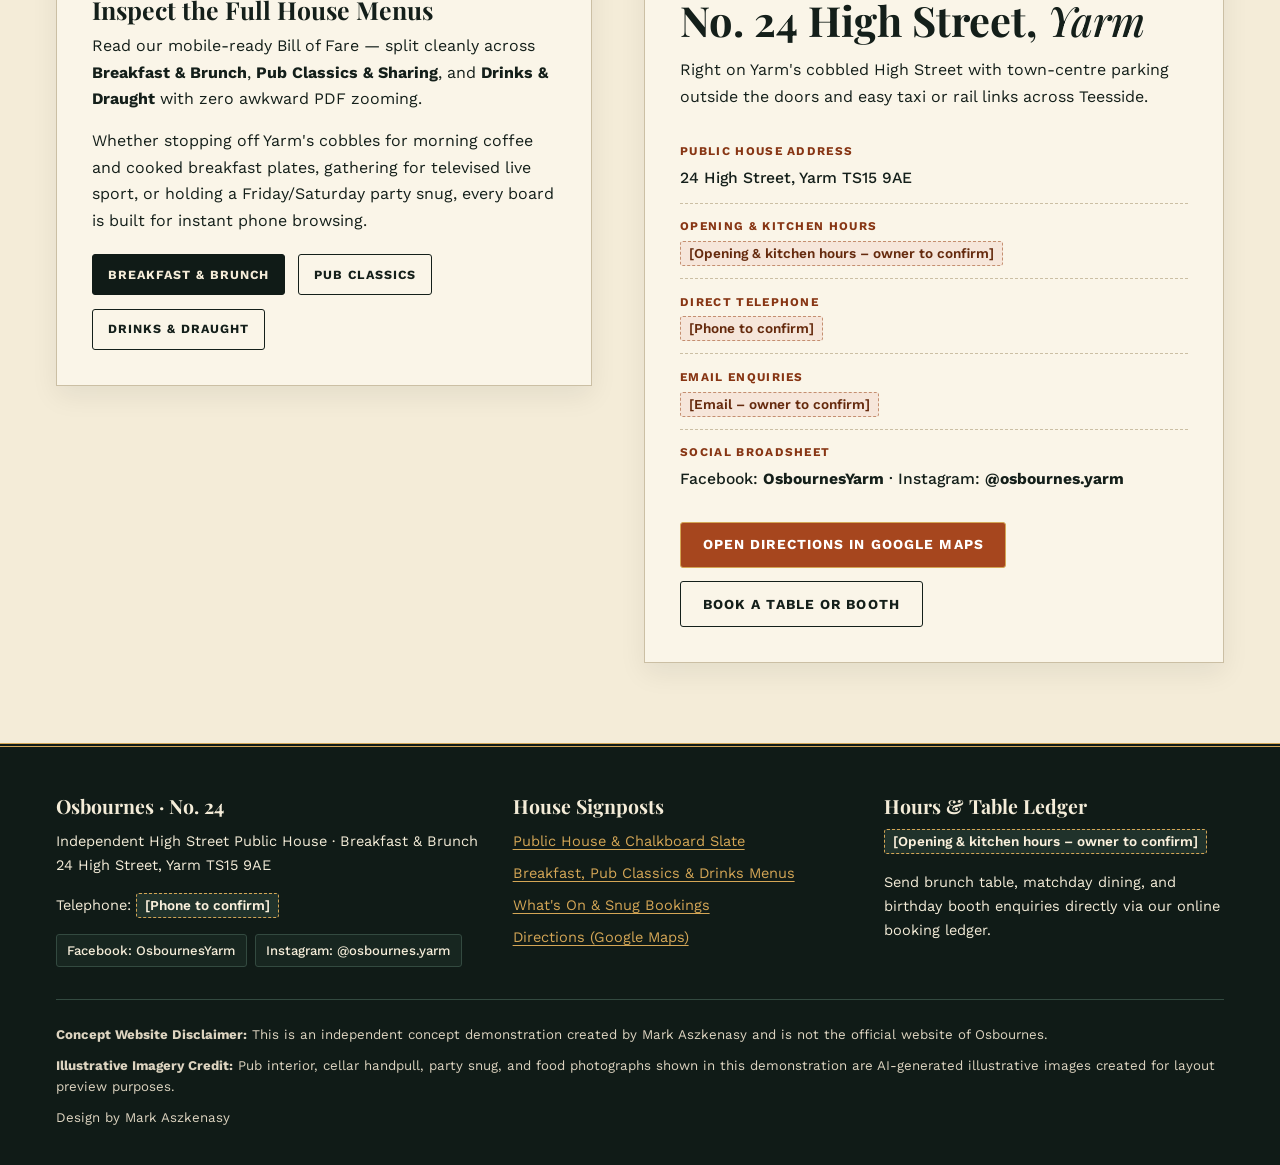
==== commit 6033f82f: "Add Concept D pill to the A, B and C switchers Co-Authored-By: Claude Fable 5.2 <noreply@anthropic.c" ====
--- a/index.html
+++ b/index.html
@@ -21,6 +21,7 @@
         <a class="concept-pill is-active" href="index.html" aria-current="page">A</a>
         <a class="concept-pill" href="b/index.html">B</a>
         <a class="concept-pill" href="c/index.html">C</a>
+        <a class="concept-pill" href="d/index.html">D</a>
       </nav>
     </div>
   </div>
